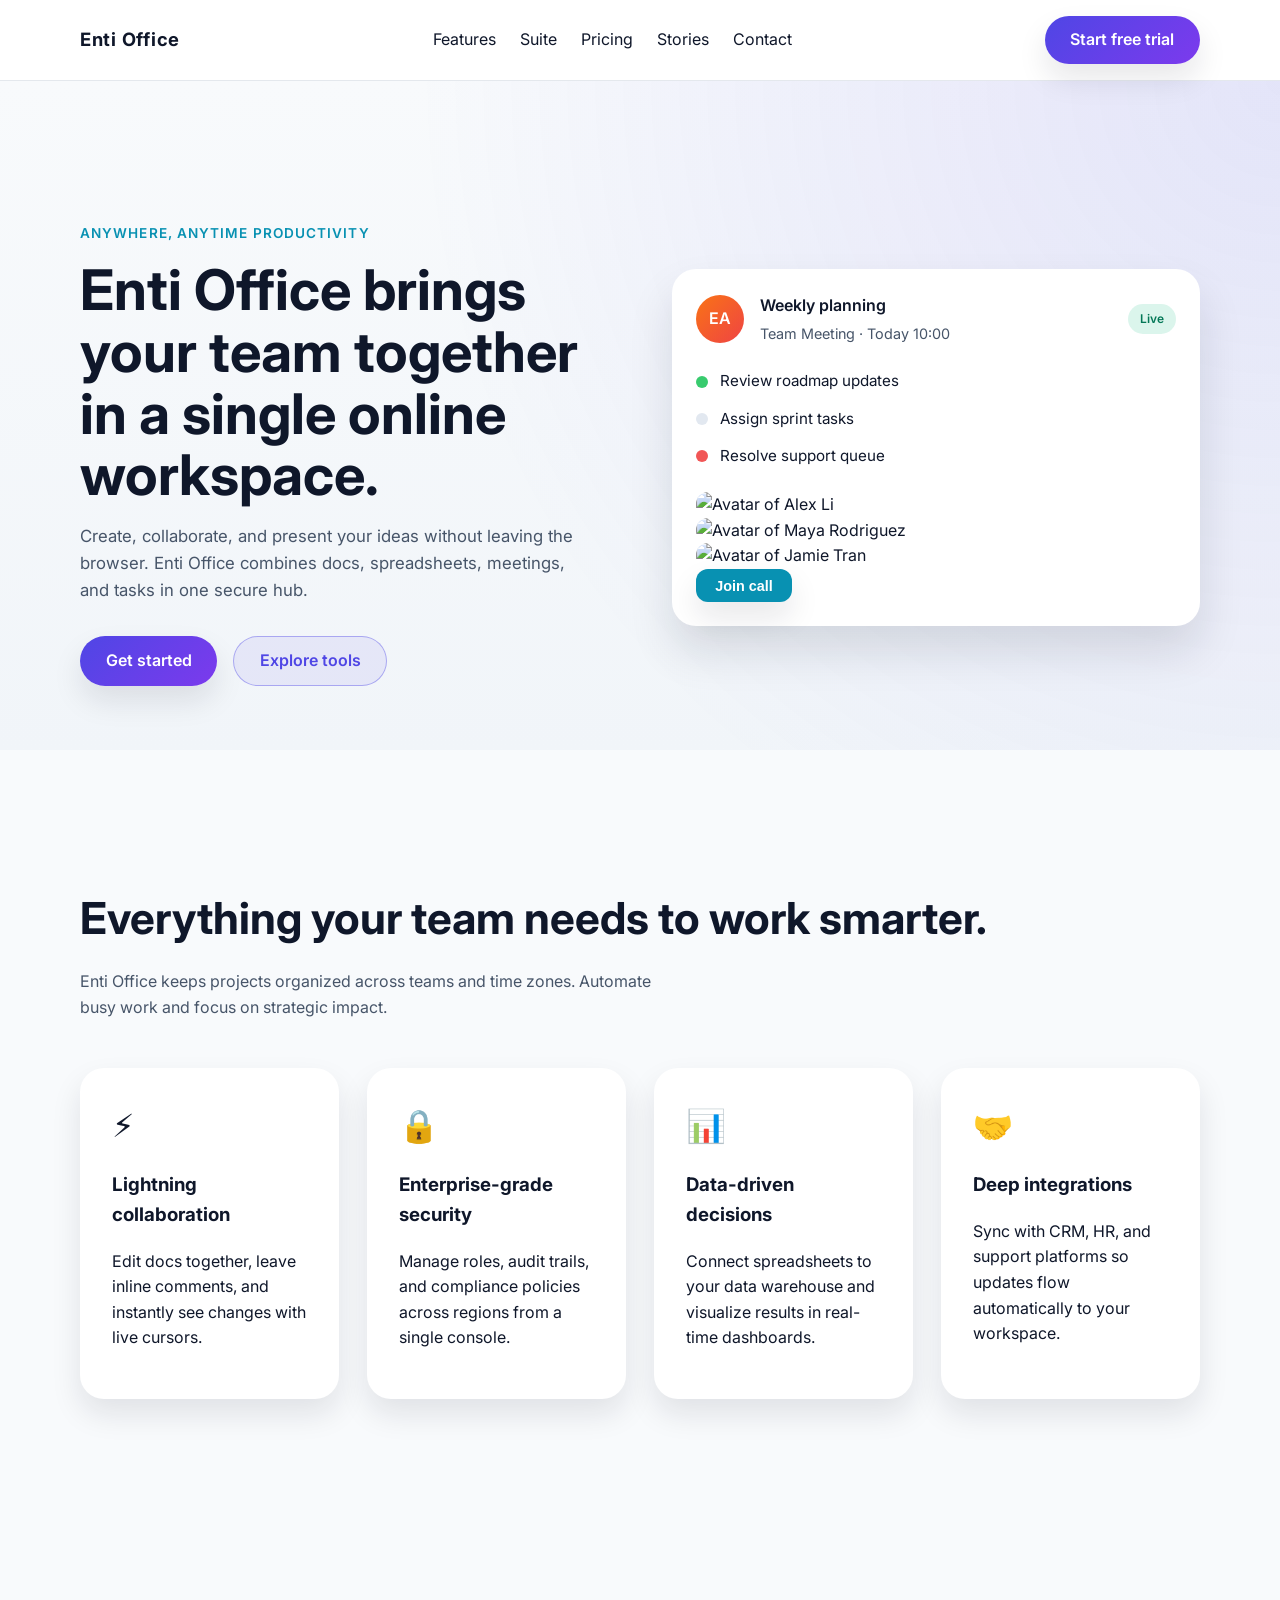
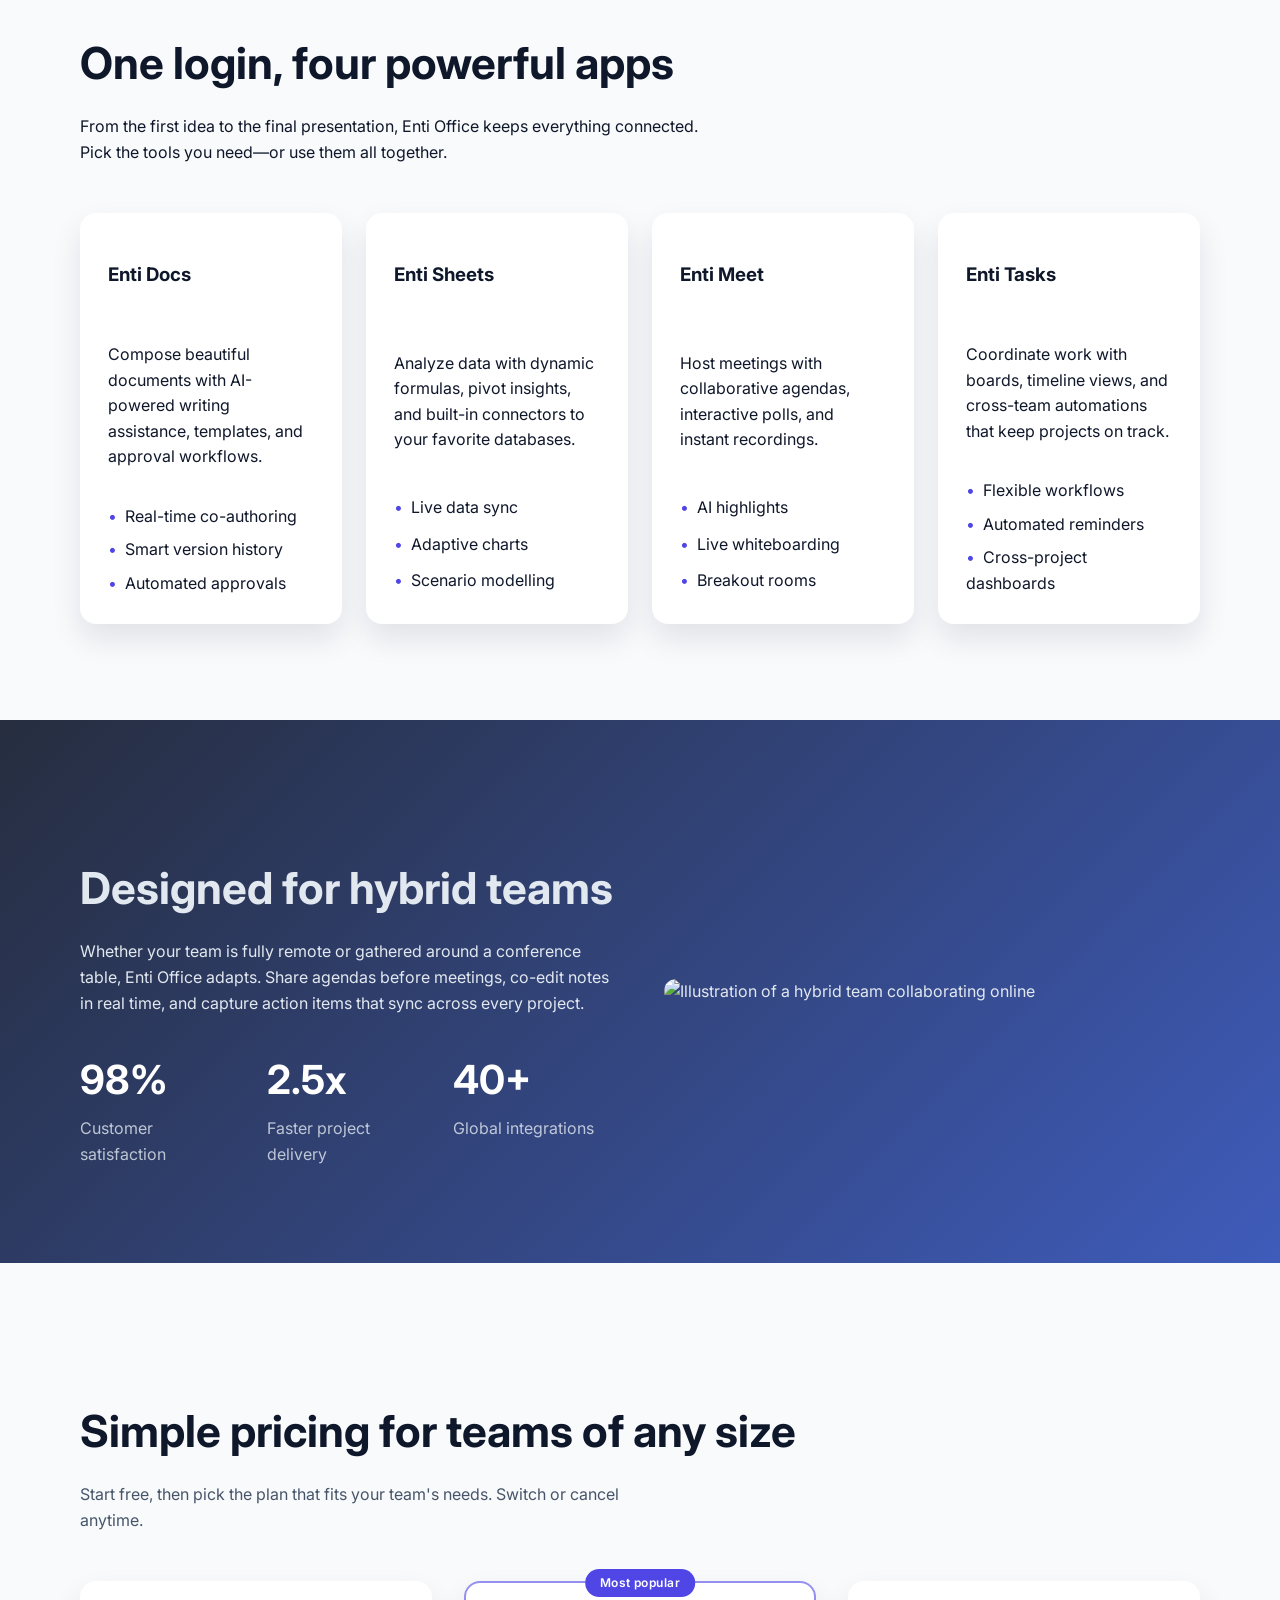
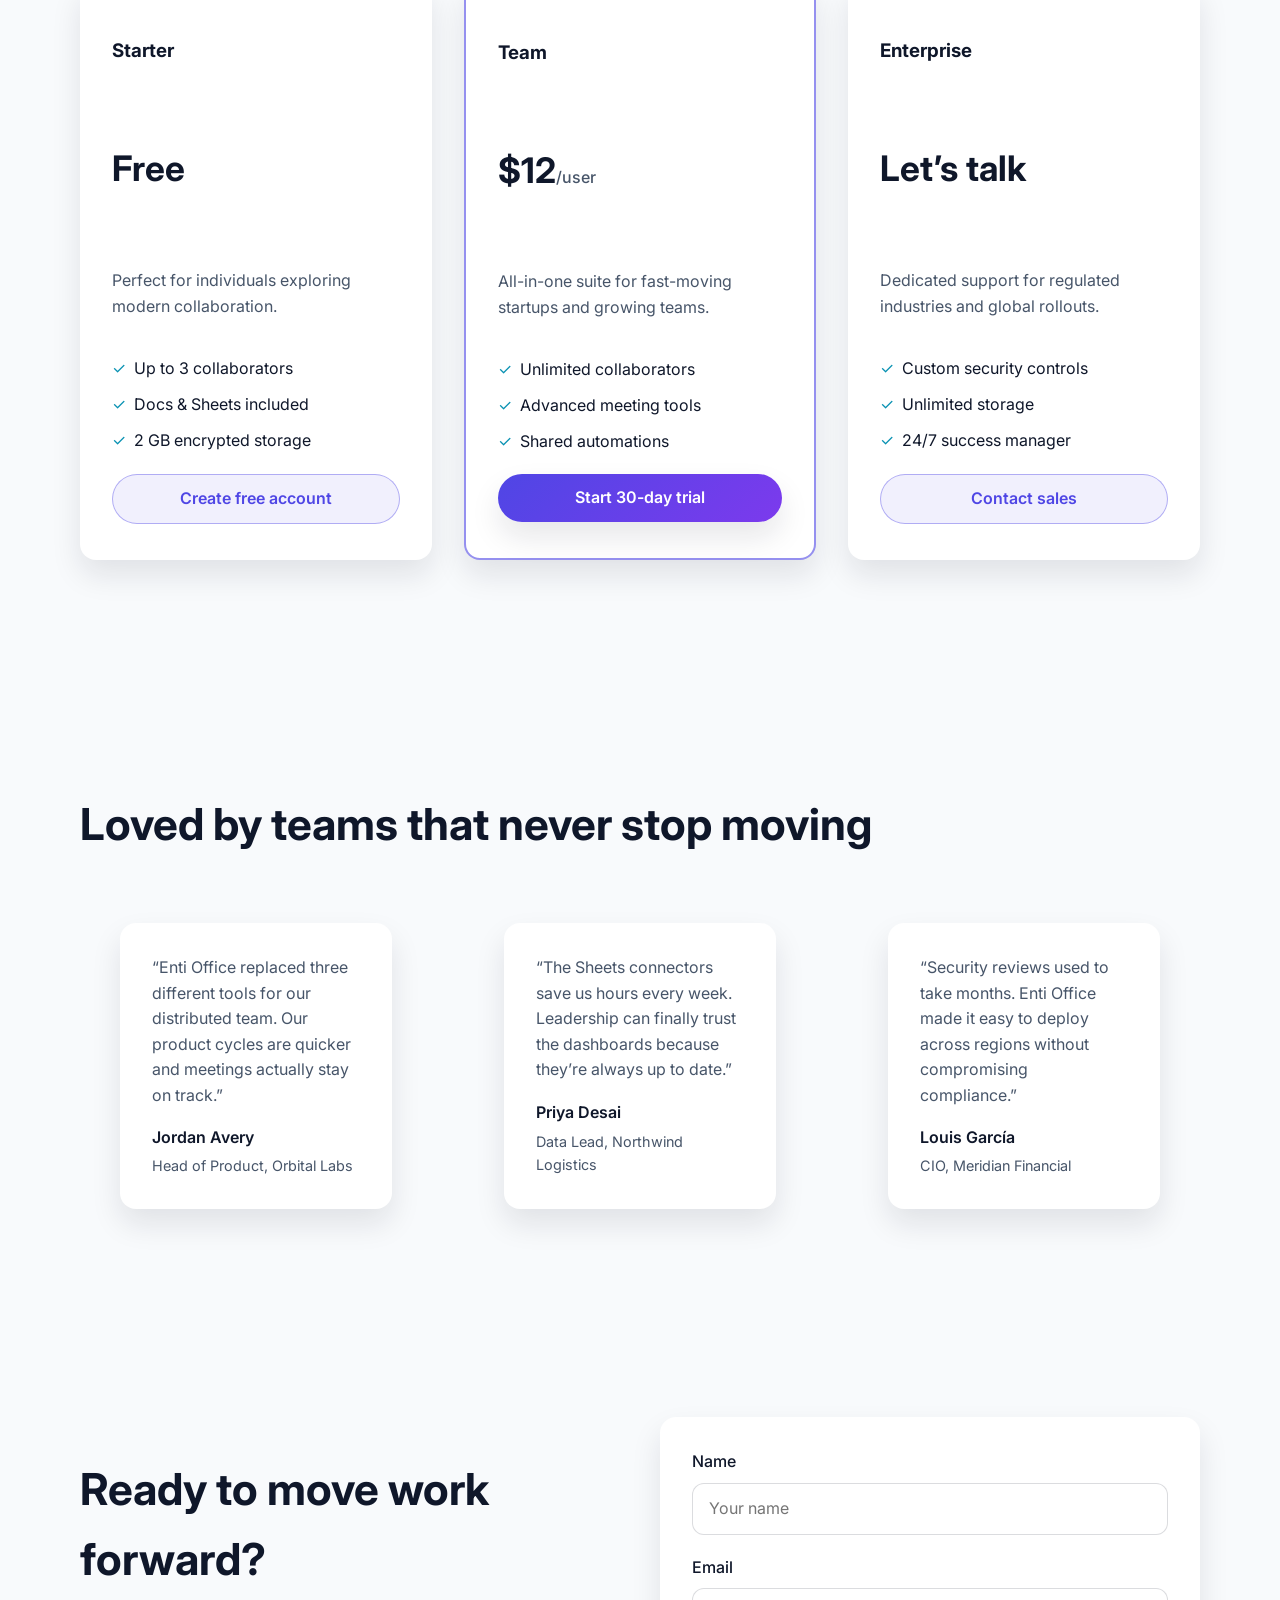
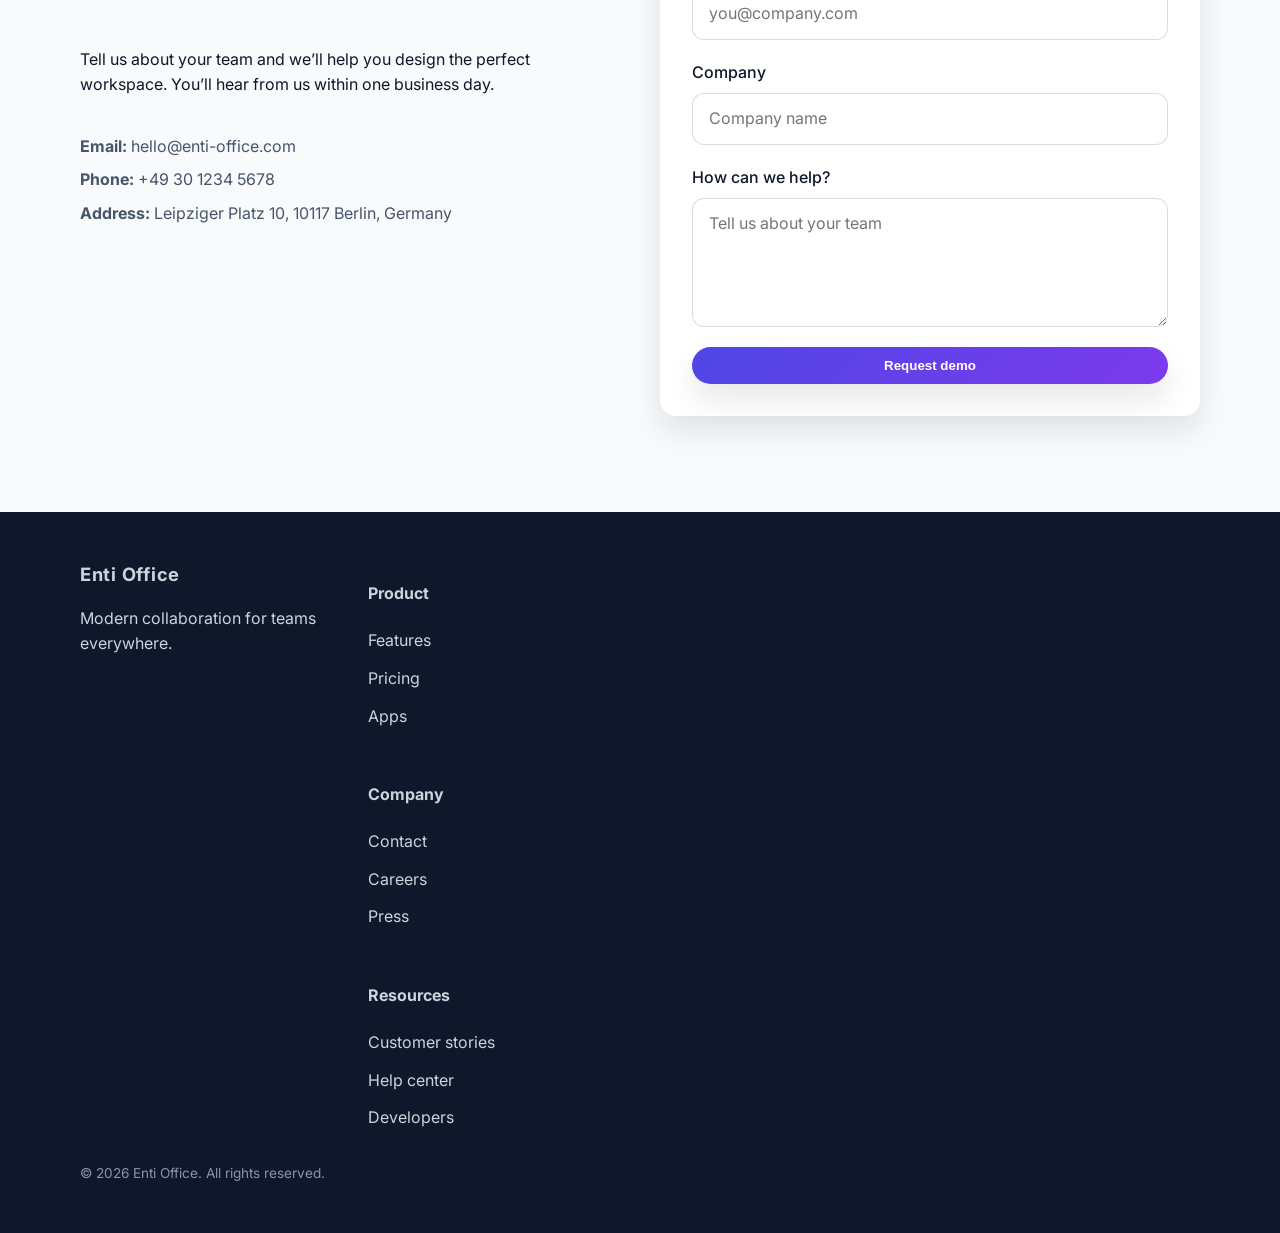
==== index.html @ 6db1b06f "Create Enti Office landing page" ====
<!DOCTYPE html>
<html lang="en">
<head>
  <meta charset="UTF-8" />
  <meta name="viewport" content="width=device-width, initial-scale=1.0" />
  <title>Enti Office &mdash; The Online Office Suite</title>
  <link rel="preconnect" href="https://fonts.googleapis.com" />
  <link rel="preconnect" href="https://fonts.gstatic.com" crossorigin />
  <link href="https://fonts.googleapis.com/css2?family=Inter:wght@400;500;600;700&display=swap" rel="stylesheet" />
  <link rel="stylesheet" href="styles.css" />
</head>
<body>
  <header class="site-header">
    <div class="container">
      <div class="logo">Enti Office</div>
      <nav class="site-nav" aria-label="Main navigation">
        <button class="nav-toggle" aria-expanded="false" aria-controls="primary-menu">
          <span class="visually-hidden">Menu</span>
          <span class="nav-toggle__bar"></span>
          <span class="nav-toggle__bar"></span>
          <span class="nav-toggle__bar"></span>
        </button>
        <ul id="primary-menu" class="nav-list">
          <li><a href="#features">Features</a></li>
          <li><a href="#suite">Suite</a></li>
          <li><a href="#pricing">Pricing</a></li>
          <li><a href="#testimonials">Stories</a></li>
          <li><a href="#contact">Contact</a></li>
        </ul>
      </nav>
      <a class="cta-button" href="#pricing">Start free trial</a>
    </div>
  </header>

  <main>
    <section class="hero" id="hero">
      <div class="container">
        <div class="hero__content">
          <p class="hero__eyebrow">Anywhere, anytime productivity</p>
          <h1>Enti Office brings your team together in a single online workspace.</h1>
          <p class="hero__description">Create, collaborate, and present your ideas without leaving the browser. Enti Office combines docs, spreadsheets, meetings, and tasks in one secure hub.</p>
          <div class="hero__actions">
            <a class="cta-button" href="#pricing">Get started</a>
            <a class="ghost-button" href="#suite">Explore tools</a>
          </div>
        </div>
        <div class="hero__media" role="presentation">
          <div class="hero-card">
            <div class="hero-card__header">
              <span class="hero-avatar" aria-hidden="true">EA</span>
              <div>
                <p class="hero-card__title">Weekly planning</p>
                <p class="hero-card__subtitle">Team Meeting &middot; Today 10:00</p>
              </div>
              <span class="hero-status">Live</span>
            </div>
            <div class="hero-card__body">
              <ul class="hero-tasks">
                <li>
                  <span class="task-indicator task-indicator--done" aria-hidden="true"></span>
                  <span>Review roadmap updates</span>
                </li>
                <li>
                  <span class="task-indicator" aria-hidden="true"></span>
                  <span>Assign sprint tasks</span>
                </li>
                <li>
                  <span class="task-indicator task-indicator--blocked" aria-hidden="true"></span>
                  <span>Resolve support queue</span>
                </li>
              </ul>
            </div>
            <div class="hero-card__footer">
              <img src="https://dummyimage.com/48x48/4f46e5/ffffff&text=AL" alt="Avatar of Alex Li" />
              <img src="https://dummyimage.com/48x48/0891b2/ffffff&text=MR" alt="Avatar of Maya Rodriguez" />
              <img src="https://dummyimage.com/48x48/f97316/ffffff&text=JT" alt="Avatar of Jamie Tran" />
              <button class="join-button" type="button">Join call</button>
            </div>
          </div>
        </div>
      </div>
    </section>

    <section class="feature-grid" id="features">
      <div class="container">
        <h2>Everything your team needs to work smarter.</h2>
        <p class="section-intro">Enti Office keeps projects organized across teams and time zones. Automate busy work and focus on strategic impact.</p>
        <div class="grid">
          <article class="card">
            <div class="card__icon" aria-hidden="true">⚡</div>
            <h3>Lightning collaboration</h3>
            <p>Edit docs together, leave inline comments, and instantly see changes with live cursors.</p>
          </article>
          <article class="card">
            <div class="card__icon" aria-hidden="true">🔒</div>
            <h3>Enterprise-grade security</h3>
            <p>Manage roles, audit trails, and compliance policies across regions from a single console.</p>
          </article>
          <article class="card">
            <div class="card__icon" aria-hidden="true">📊</div>
            <h3>Data-driven decisions</h3>
            <p>Connect spreadsheets to your data warehouse and visualize results in real-time dashboards.</p>
          </article>
          <article class="card">
            <div class="card__icon" aria-hidden="true">🤝</div>
            <h3>Deep integrations</h3>
            <p>Sync with CRM, HR, and support platforms so updates flow automatically to your workspace.</p>
          </article>
        </div>
      </div>
    </section>

    <section class="suite" id="suite">
      <div class="container">
        <div class="suite__intro">
          <h2>One login, four powerful apps</h2>
          <p>From the first idea to the final presentation, Enti Office keeps everything connected. Pick the tools you need&mdash;or use them all together.</p>
        </div>
        <div class="suite__apps">
          <article class="app-card">
            <h3>Enti Docs</h3>
            <p>Compose beautiful documents with AI-powered writing assistance, templates, and approval workflows.</p>
            <ul>
              <li>Real-time co-authoring</li>
              <li>Smart version history</li>
              <li>Automated approvals</li>
            </ul>
          </article>
          <article class="app-card">
            <h3>Enti Sheets</h3>
            <p>Analyze data with dynamic formulas, pivot insights, and built-in connectors to your favorite databases.</p>
            <ul>
              <li>Live data sync</li>
              <li>Adaptive charts</li>
              <li>Scenario modelling</li>
            </ul>
          </article>
          <article class="app-card">
            <h3>Enti Meet</h3>
            <p>Host meetings with collaborative agendas, interactive polls, and instant recordings.</p>
            <ul>
              <li>AI highlights</li>
              <li>Live whiteboarding</li>
              <li>Breakout rooms</li>
            </ul>
          </article>
          <article class="app-card">
            <h3>Enti Tasks</h3>
            <p>Coordinate work with boards, timeline views, and cross-team automations that keep projects on track.</p>
            <ul>
              <li>Flexible workflows</li>
              <li>Automated reminders</li>
              <li>Cross-project dashboards</li>
            </ul>
          </article>
        </div>
      </div>
    </section>

    <section class="showcase" aria-labelledby="showcase-title">
      <div class="container">
        <div class="showcase__content">
          <h2 id="showcase-title">Designed for hybrid teams</h2>
          <p>Whether your team is fully remote or gathered around a conference table, Enti Office adapts. Share agendas before meetings, co-edit notes in real time, and capture action items that sync across every project.</p>
          <div class="showcase__stats">
            <div>
              <span class="stat-number">98%</span>
              <span class="stat-label">Customer satisfaction</span>
            </div>
            <div>
              <span class="stat-number">2.5x</span>
              <span class="stat-label">Faster project delivery</span>
            </div>
            <div>
              <span class="stat-number">40+</span>
              <span class="stat-label">Global integrations</span>
            </div>
          </div>
        </div>
        <div class="showcase__media" role="presentation">
          <img src="https://dummyimage.com/640x420/1e293b/ffffff&text=Hybrid+Workspace" alt="Illustration of a hybrid team collaborating online" />
        </div>
      </div>
    </section>

    <section class="pricing" id="pricing">
      <div class="container">
        <h2>Simple pricing for teams of any size</h2>
        <p class="section-intro">Start free, then pick the plan that fits your team's needs. Switch or cancel anytime.</p>
        <div class="pricing__plans">
          <article class="pricing-card">
            <h3>Starter</h3>
            <p class="pricing-card__price">Free</p>
            <p class="pricing-card__description">Perfect for individuals exploring modern collaboration.</p>
            <ul>
              <li>Up to 3 collaborators</li>
              <li>Docs &amp; Sheets included</li>
              <li>2 GB encrypted storage</li>
            </ul>
            <a class="ghost-button" href="#contact">Create free account</a>
          </article>
          <article class="pricing-card pricing-card--highlight">
            <h3>Team</h3>
            <p class="pricing-card__price">$12<span>/user</span></p>
            <p class="pricing-card__description">All-in-one suite for fast-moving startups and growing teams.</p>
            <ul>
              <li>Unlimited collaborators</li>
              <li>Advanced meeting tools</li>
              <li>Shared automations</li>
            </ul>
            <a class="cta-button" href="#contact">Start 30-day trial</a>
          </article>
          <article class="pricing-card">
            <h3>Enterprise</h3>
            <p class="pricing-card__price">Let’s talk</p>
            <p class="pricing-card__description">Dedicated support for regulated industries and global rollouts.</p>
            <ul>
              <li>Custom security controls</li>
              <li>Unlimited storage</li>
              <li>24/7 success manager</li>
            </ul>
            <a class="ghost-button" href="#contact">Contact sales</a>
          </article>
        </div>
      </div>
    </section>

    <section class="testimonials" id="testimonials">
      <div class="container">
        <h2>Loved by teams that never stop moving</h2>
        <div class="testimonial-grid">
          <figure class="testimonial">
            <blockquote>
              “Enti Office replaced three different tools for our distributed team. Our product cycles are quicker and meetings actually stay on track.”
            </blockquote>
            <figcaption>
              <span class="testimonial__name">Jordan Avery</span>
              <span class="testimonial__role">Head of Product, Orbital Labs</span>
            </figcaption>
          </figure>
          <figure class="testimonial">
            <blockquote>
              “The Sheets connectors save us hours every week. Leadership can finally trust the dashboards because they’re always up to date.”
            </blockquote>
            <figcaption>
              <span class="testimonial__name">Priya Desai</span>
              <span class="testimonial__role">Data Lead, Northwind Logistics</span>
            </figcaption>
          </figure>
          <figure class="testimonial">
            <blockquote>
              “Security reviews used to take months. Enti Office made it easy to deploy across regions without compromising compliance.”
            </blockquote>
            <figcaption>
              <span class="testimonial__name">Louis García</span>
              <span class="testimonial__role">CIO, Meridian Financial</span>
            </figcaption>
          </figure>
        </div>
      </div>
    </section>

    <section class="contact" id="contact">
      <div class="container contact__container">
        <div class="contact__content">
          <h2>Ready to move work forward?</h2>
          <p>Tell us about your team and we’ll help you design the perfect workspace. You’ll hear from us within one business day.</p>
          <ul class="contact__list">
            <li><strong>Email:</strong> hello@enti-office.com</li>
            <li><strong>Phone:</strong> +49 30 1234 5678</li>
            <li><strong>Address:</strong> Leipziger Platz 10, 10117 Berlin, Germany</li>
          </ul>
        </div>
        <form class="contact-form" aria-label="Contact form">
          <div class="form-row">
            <label for="name">Name</label>
            <input type="text" id="name" name="name" placeholder="Your name" required />
          </div>
          <div class="form-row">
            <label for="email">Email</label>
            <input type="email" id="email" name="email" placeholder="you@company.com" required />
          </div>
          <div class="form-row">
            <label for="company">Company</label>
            <input type="text" id="company" name="company" placeholder="Company name" />
          </div>
          <div class="form-row">
            <label for="message">How can we help?</label>
            <textarea id="message" name="message" rows="4" placeholder="Tell us about your team" required></textarea>
          </div>
          <button type="submit" class="cta-button">Request demo</button>
        </form>
      </div>
    </section>
  </main>

  <footer class="site-footer">
    <div class="container footer__container">
      <div>
        <div class="logo">Enti Office</div>
        <p>Modern collaboration for teams everywhere.</p>
      </div>
      <div class="footer__links">
        <div>
          <h4>Product</h4>
          <ul>
            <li><a href="#features">Features</a></li>
            <li><a href="#pricing">Pricing</a></li>
            <li><a href="#suite">Apps</a></li>
          </ul>
        </div>
        <div>
          <h4>Company</h4>
          <ul>
            <li><a href="#contact">Contact</a></li>
            <li><a href="#">Careers</a></li>
            <li><a href="#">Press</a></li>
          </ul>
        </div>
        <div>
          <h4>Resources</h4>
          <ul>
            <li><a href="#testimonials">Customer stories</a></li>
            <li><a href="#">Help center</a></li>
            <li><a href="#">Developers</a></li>
          </ul>
        </div>
      </div>
      <p class="footer__legal">&copy; <span id="year"></span> Enti Office. All rights reserved.</p>
    </div>
  </footer>

  <script src="main.js"></script>
</body>
</html>
---- styles.css ----
:root {
  --color-primary: #4f46e5;
  --color-primary-dark: #4338ca;
  --color-secondary: #0891b2;
  --color-background: #0f172a;
  --color-text: #0f172a;
  --color-text-light: #475569;
  --color-surface: #ffffff;
  --color-muted: #e2e8f0;
  --font-body: 'Inter', system-ui, -apple-system, BlinkMacSystemFont, 'Segoe UI', sans-serif;
  --shadow-lg: 0 25px 45px rgba(15, 23, 42, 0.12);
  --shadow-md: 0 15px 30px rgba(15, 23, 42, 0.1);
  --radius-lg: 24px;
  --radius-md: 16px;
  --radius-sm: 12px;
}

* {
  box-sizing: border-box;
}

body {
  margin: 0;
  font-family: var(--font-body);
  background-color: #f8fafc;
  color: var(--color-text);
  line-height: 1.6;
}

a {
  color: inherit;
  text-decoration: none;
}

a:hover,
a:focus {
  color: var(--color-primary);
}

img {
  max-width: 100%;
  display: block;
  border-radius: var(--radius-sm);
}

.visually-hidden {
  position: absolute;
  width: 1px;
  height: 1px;
  padding: 0;
  margin: -1px;
  overflow: hidden;
  clip: rect(0, 0, 0, 0);
  border: 0;
}

.container {
  width: min(1120px, 92vw);
  margin: 0 auto;
}

.site-header {
  position: sticky;
  top: 0;
  z-index: 10;
  background-color: rgba(255, 255, 255, 0.92);
  backdrop-filter: blur(12px);
  border-bottom: 1px solid rgba(148, 163, 184, 0.25);
}

.site-header .container {
  display: flex;
  align-items: center;
  justify-content: space-between;
  gap: 2rem;
  padding: 1rem 0;
}

.logo {
  font-weight: 700;
  font-size: 1.15rem;
  letter-spacing: 0.04em;
}

.site-nav {
  position: relative;
}

.nav-list {
  list-style: none;
  display: flex;
  gap: 1.5rem;
  margin: 0;
  padding: 0;
}

.nav-toggle {
  display: none;
  background: none;
  border: 1px solid rgba(15, 23, 42, 0.12);
  padding: 0.5rem;
  border-radius: var(--radius-sm);
}

.nav-toggle__bar {
  display: block;
  width: 20px;
  height: 2px;
  background-color: var(--color-text);
  margin: 4px auto;
}

.cta-button,
.ghost-button,
.join-button {
  display: inline-flex;
  align-items: center;
  justify-content: center;
  font-weight: 600;
  border-radius: 999px;
  padding: 0.7rem 1.6rem;
  transition: transform 0.2s ease, box-shadow 0.2s ease, background-color 0.2s ease;
  cursor: pointer;
  border: none;
}

.cta-button {
  background: linear-gradient(135deg, var(--color-primary), #7c3aed);
  color: #fff;
  box-shadow: var(--shadow-md);
}

.cta-button:hover,
.cta-button:focus {
  transform: translateY(-1px);
  box-shadow: var(--shadow-lg);
}

.ghost-button {
  background-color: rgba(79, 70, 229, 0.08);
  color: var(--color-primary);
  border: 1px solid rgba(79, 70, 229, 0.4);
}

.ghost-button:hover,
.ghost-button:focus {
  background-color: rgba(79, 70, 229, 0.15);
}

.join-button {
  background-color: var(--color-secondary);
  color: #fff;
  font-size: 0.9rem;
  padding: 0.55rem 1.2rem;
  border-radius: var(--radius-sm);
  box-shadow: var(--shadow-md);
}

.hero {
  padding: clamp(6rem, 16vw, 8rem) 0 4rem;
  background: radial-gradient(circle at top right, rgba(79, 70, 229, 0.12), transparent 60%),
    linear-gradient(180deg, rgba(248, 250, 252, 0) 0%, #f1f5f9 100%);
}

.hero .container {
  display: grid;
  grid-template-columns: repeat(auto-fit, minmax(280px, 1fr));
  gap: clamp(2rem, 5vw, 4rem);
  align-items: center;
}

.hero__eyebrow {
  font-weight: 600;
  color: var(--color-secondary);
  letter-spacing: 0.08em;
  text-transform: uppercase;
  font-size: 0.85rem;
}

.hero h1 {
  font-size: clamp(2.5rem, 6vw, 3.5rem);
  line-height: 1.1;
  margin: 1rem 0;
}

.hero__description {
  font-size: 1.05rem;
  color: var(--color-text-light);
  max-width: 32rem;
}

.hero__actions {
  display: flex;
  flex-wrap: wrap;
  gap: 1rem;
  margin-top: 2rem;
}

.hero-card {
  background-color: #fff;
  border-radius: var(--radius-lg);
  padding: 1.5rem;
  box-shadow: var(--shadow-lg);
  display: flex;
  flex-direction: column;
  gap: 1.5rem;
}

.hero-card__header {
  display: flex;
  align-items: center;
  gap: 1rem;
}

.hero-avatar {
  background: linear-gradient(135deg, #f97316, #ef4444);
  color: #fff;
  font-weight: 600;
  border-radius: 999px;
  display: grid;
  place-items: center;
  width: 48px;
  height: 48px;
}

.hero-card__title {
  margin: 0;
  font-weight: 600;
}

.hero-card__subtitle {
  margin: 0.25rem 0 0;
  font-size: 0.9rem;
  color: var(--color-text-light);
}

.hero-status {
  margin-left: auto;
  background-color: rgba(16, 185, 129, 0.15);
  color: #047857;
  font-weight: 600;
  font-size: 0.75rem;
  padding: 0.35rem 0.75rem;
  border-radius: 999px;
}

.hero-tasks {
  list-style: none;
  margin: 0;
  padding: 0;
  display: grid;
  gap: 0.8rem;
}

.hero-tasks li {
  display: flex;
  align-items: center;
  gap: 0.75rem;
  font-size: 0.95rem;
}

.task-indicator {
  width: 12px;
  height: 12px;
  border-radius: 50%;
  background-color: var(--color-muted);
  display: inline-flex;
}

.task-indicator--done {
  background-color: rgba(34, 197, 94, 0.9);
}

.task-indicator--blocked {
  background-color: rgba(239, 68, 68, 0.9);
}

.feature-grid,
.suite,
.showcase,
.pricing,
.testimonials,
.contact {
  padding: clamp(4rem, 12vw, 6rem) 0;
}

.section-intro {
  color: var(--color-text-light);
  max-width: 36rem;
  margin-bottom: 3rem;
}

.feature-grid h2,
.suite h2,
.showcase h2,
.pricing h2,
.testimonials h2,
.contact h2 {
  font-size: clamp(2rem, 5vw, 2.75rem);
  margin-bottom: 1rem;
}

.grid {
  display: grid;
  grid-template-columns: repeat(auto-fit, minmax(240px, 1fr));
  gap: 1.75rem;
}

.card {
  background-color: #fff;
  padding: 2rem;
  border-radius: var(--radius-lg);
  box-shadow: var(--shadow-md);
  transition: transform 0.2s ease, box-shadow 0.2s ease;
}

.card:hover {
  transform: translateY(-4px);
  box-shadow: var(--shadow-lg);
}

.card__icon {
  font-size: 2rem;
  margin-bottom: 1rem;
}

.suite__intro {
  max-width: 40rem;
}

.suite__apps {
  display: grid;
  grid-template-columns: repeat(auto-fit, minmax(220px, 1fr));
  gap: 1.5rem;
  margin-top: 3rem;
}

.app-card {
  background: #fff;
  border-radius: var(--radius-md);
  padding: 1.75rem;
  box-shadow: var(--shadow-md);
  display: grid;
  gap: 1.1rem;
}

.app-card ul {
  list-style: none;
  margin: 0;
  padding: 0;
  display: grid;
  gap: 0.5rem;
}

.app-card li::before {
  content: '•';
  color: var(--color-primary);
  margin-right: 0.5rem;
}

.showcase {
  background: linear-gradient(135deg, rgba(15, 23, 42, 0.9), rgba(30, 64, 175, 0.85));
  color: #e2e8f0;
}

.showcase .container {
  display: grid;
  grid-template-columns: repeat(auto-fit, minmax(280px, 1fr));
  gap: 3rem;
  align-items: center;
}

.showcase__stats {
  display: grid;
  grid-template-columns: repeat(auto-fit, minmax(120px, 1fr));
  gap: 1.5rem;
  margin-top: 2rem;
}

.stat-number {
  font-size: 2.5rem;
  font-weight: 700;
  color: #fff;
}

.stat-label {
  display: block;
  margin-top: 0.25rem;
  color: rgba(226, 232, 240, 0.8);
}

.pricing__plans {
  display: grid;
  grid-template-columns: repeat(auto-fit, minmax(240px, 1fr));
  gap: 2rem;
  margin-top: 3rem;
}

.pricing-card {
  background-color: #fff;
  border-radius: var(--radius-md);
  padding: 2.25rem 2rem;
  box-shadow: var(--shadow-md);
  display: grid;
  gap: 1.25rem;
}

.pricing-card__price {
  font-size: 2.2rem;
  font-weight: 700;
}

.pricing-card__price span {
  font-size: 1rem;
  font-weight: 500;
  color: var(--color-text-light);
}

.pricing-card__description {
  color: var(--color-text-light);
}

.pricing-card ul {
  list-style: none;
  margin: 0;
  padding: 0;
  display: grid;
  gap: 0.65rem;
}

.pricing-card li::before {
  content: '✓';
  color: var(--color-secondary);
  margin-right: 0.5rem;
}

.pricing-card--highlight {
  border: 2px solid rgba(79, 70, 229, 0.6);
  position: relative;
}

.pricing-card--highlight::after {
  content: 'Most popular';
  position: absolute;
  top: -14px;
  left: 50%;
  transform: translateX(-50%);
  background-color: var(--color-primary);
  color: #fff;
  padding: 0.25rem 0.9rem;
  border-radius: 999px;
  font-size: 0.75rem;
  font-weight: 600;
  letter-spacing: 0.04em;
}

.testimonial-grid {
  display: grid;
  grid-template-columns: repeat(auto-fit, minmax(260px, 1fr));
  gap: 2rem;
  margin-top: 3rem;
}

.testimonial {
  background: #fff;
  border-radius: var(--radius-md);
  padding: 2rem;
  box-shadow: var(--shadow-md);
  display: grid;
  gap: 1rem;
}

.testimonial blockquote {
  margin: 0;
  font-size: 1rem;
  color: var(--color-text-light);
}

.testimonial__name {
  font-weight: 600;
}

.testimonial__role {
  display: block;
  color: var(--color-text-light);
  font-size: 0.9rem;
  margin-top: 0.25rem;
}

.contact__container {
  display: grid;
  grid-template-columns: repeat(auto-fit, minmax(280px, 1fr));
  gap: 2.5rem;
  align-items: start;
}

.contact__content {
  display: grid;
  gap: 1.25rem;
}

.contact__list {
  list-style: none;
  margin: 0;
  padding: 0;
  display: grid;
  gap: 0.5rem;
  color: var(--color-text-light);
}

.contact-form {
  background-color: #fff;
  border-radius: var(--radius-md);
  padding: 2rem;
  box-shadow: var(--shadow-md);
  display: grid;
  gap: 1.25rem;
}

.form-row {
  display: grid;
  gap: 0.5rem;
}

.form-row label {
  font-weight: 500;
}

.form-row input,
.form-row textarea {
  padding: 0.75rem 1rem;
  border-radius: var(--radius-sm);
  border: 1px solid rgba(15, 23, 42, 0.15);
  font: inherit;
}

.form-row input:focus,
.form-row textarea:focus {
  border-color: var(--color-primary);
  outline: none;
  box-shadow: 0 0 0 3px rgba(79, 70, 229, 0.15);
}

.site-footer {
  background-color: #0f172a;
  color: rgba(226, 232, 240, 0.9);
  padding: 3rem 0;
}

.footer__container {
  display: grid;
  grid-template-columns: repeat(auto-fit, minmax(200px, 1fr));
  gap: 2rem;
  align-items: start;
}

.footer__links {
  display: grid;
  grid-template-columns: repeat(auto-fit, minmax(140px, 1fr));
  gap: 2rem;
}

.footer__links ul {
  list-style: none;
  margin: 0;
  padding: 0;
  display: grid;
  gap: 0.75rem;
}

.footer__links a {
  color: rgba(226, 232, 240, 0.9);
}

.footer__links a:hover,
.footer__links a:focus {
  color: #fff;
}

.footer__legal {
  grid-column: 1 / -1;
  margin: 0;
  font-size: 0.85rem;
  color: rgba(148, 163, 184, 0.9);
}

@media (max-width: 768px) {
  .nav-toggle {
    display: inline-flex;
  }

  .nav-list {
    position: absolute;
    right: 0;
    top: calc(100% + 0.5rem);
    background-color: #fff;
    flex-direction: column;
    align-items: flex-start;
    gap: 0;
    border-radius: var(--radius-sm);
    box-shadow: var(--shadow-md);
    padding: 0.5rem 0;
    min-width: 200px;
    visibility: hidden;
    opacity: 0;
    transform: translateY(-10px);
    transition: opacity 0.2s ease, transform 0.2s ease, visibility 0.2s;
  }

  .nav-list.is-open {
    visibility: visible;
    opacity: 1;
    transform: translateY(0);
  }

  .nav-list li {
    width: 100%;
  }

  .nav-list a {
    display: block;
    padding: 0.75rem 1.25rem;
  }

  .site-header .cta-button {
    display: none;
  }
}

@media (max-width: 600px) {
  .hero-card {
    order: -1;
  }

  .hero__actions {
    flex-direction: column;
    align-items: stretch;
  }

  .pricing-card--highlight::after {
    top: -18px;
  }
}
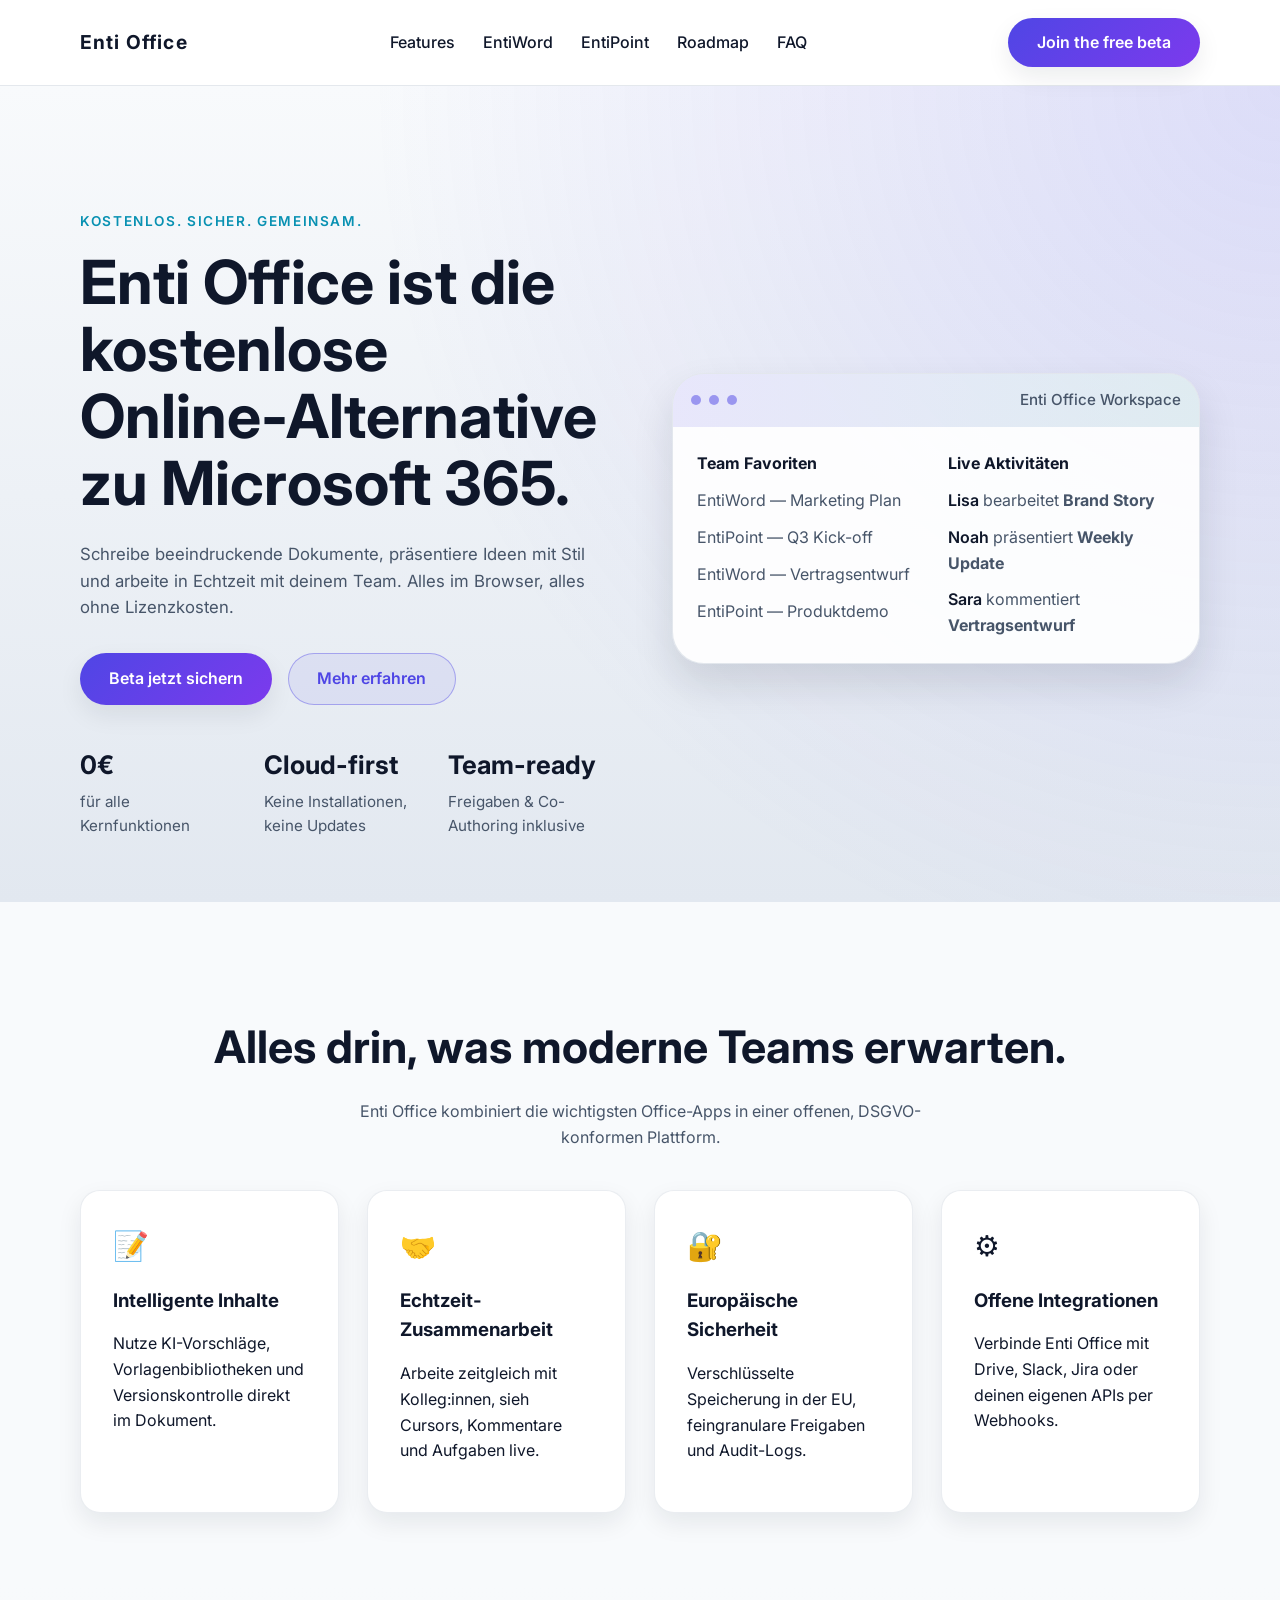
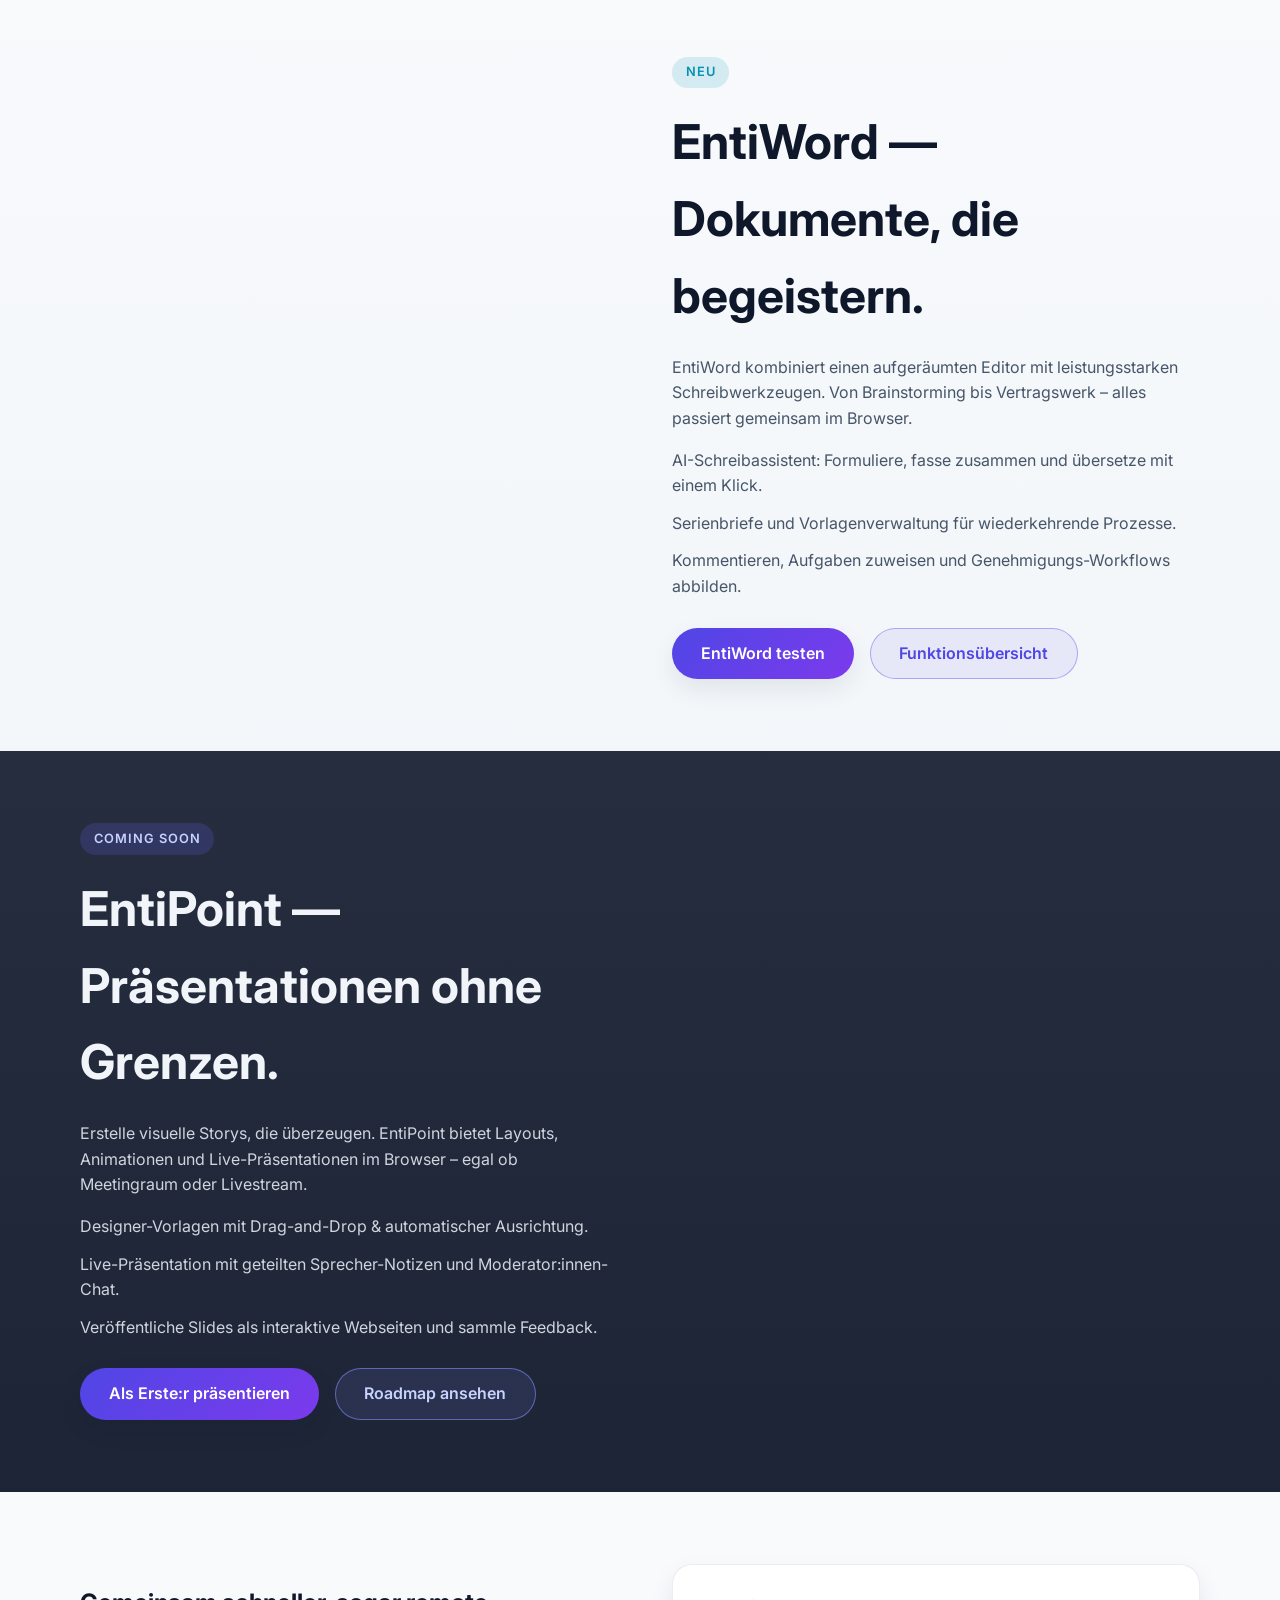
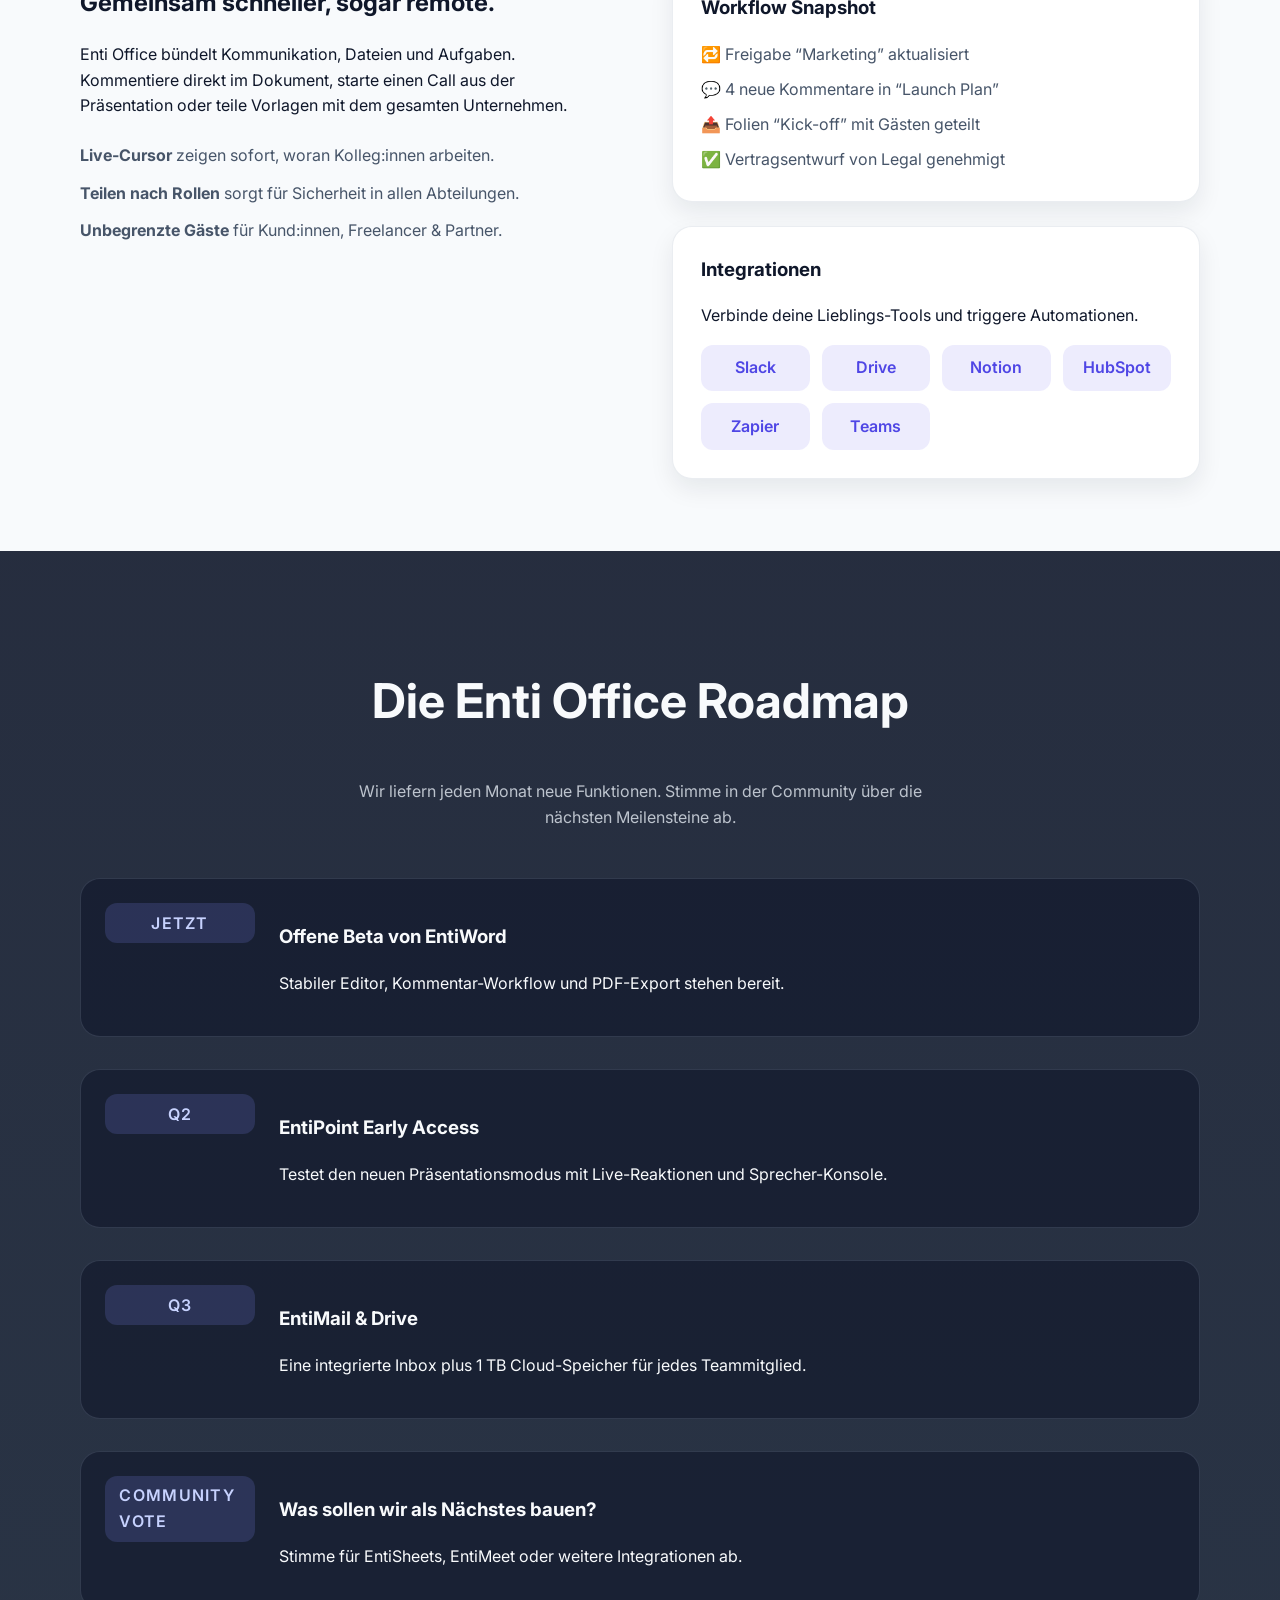
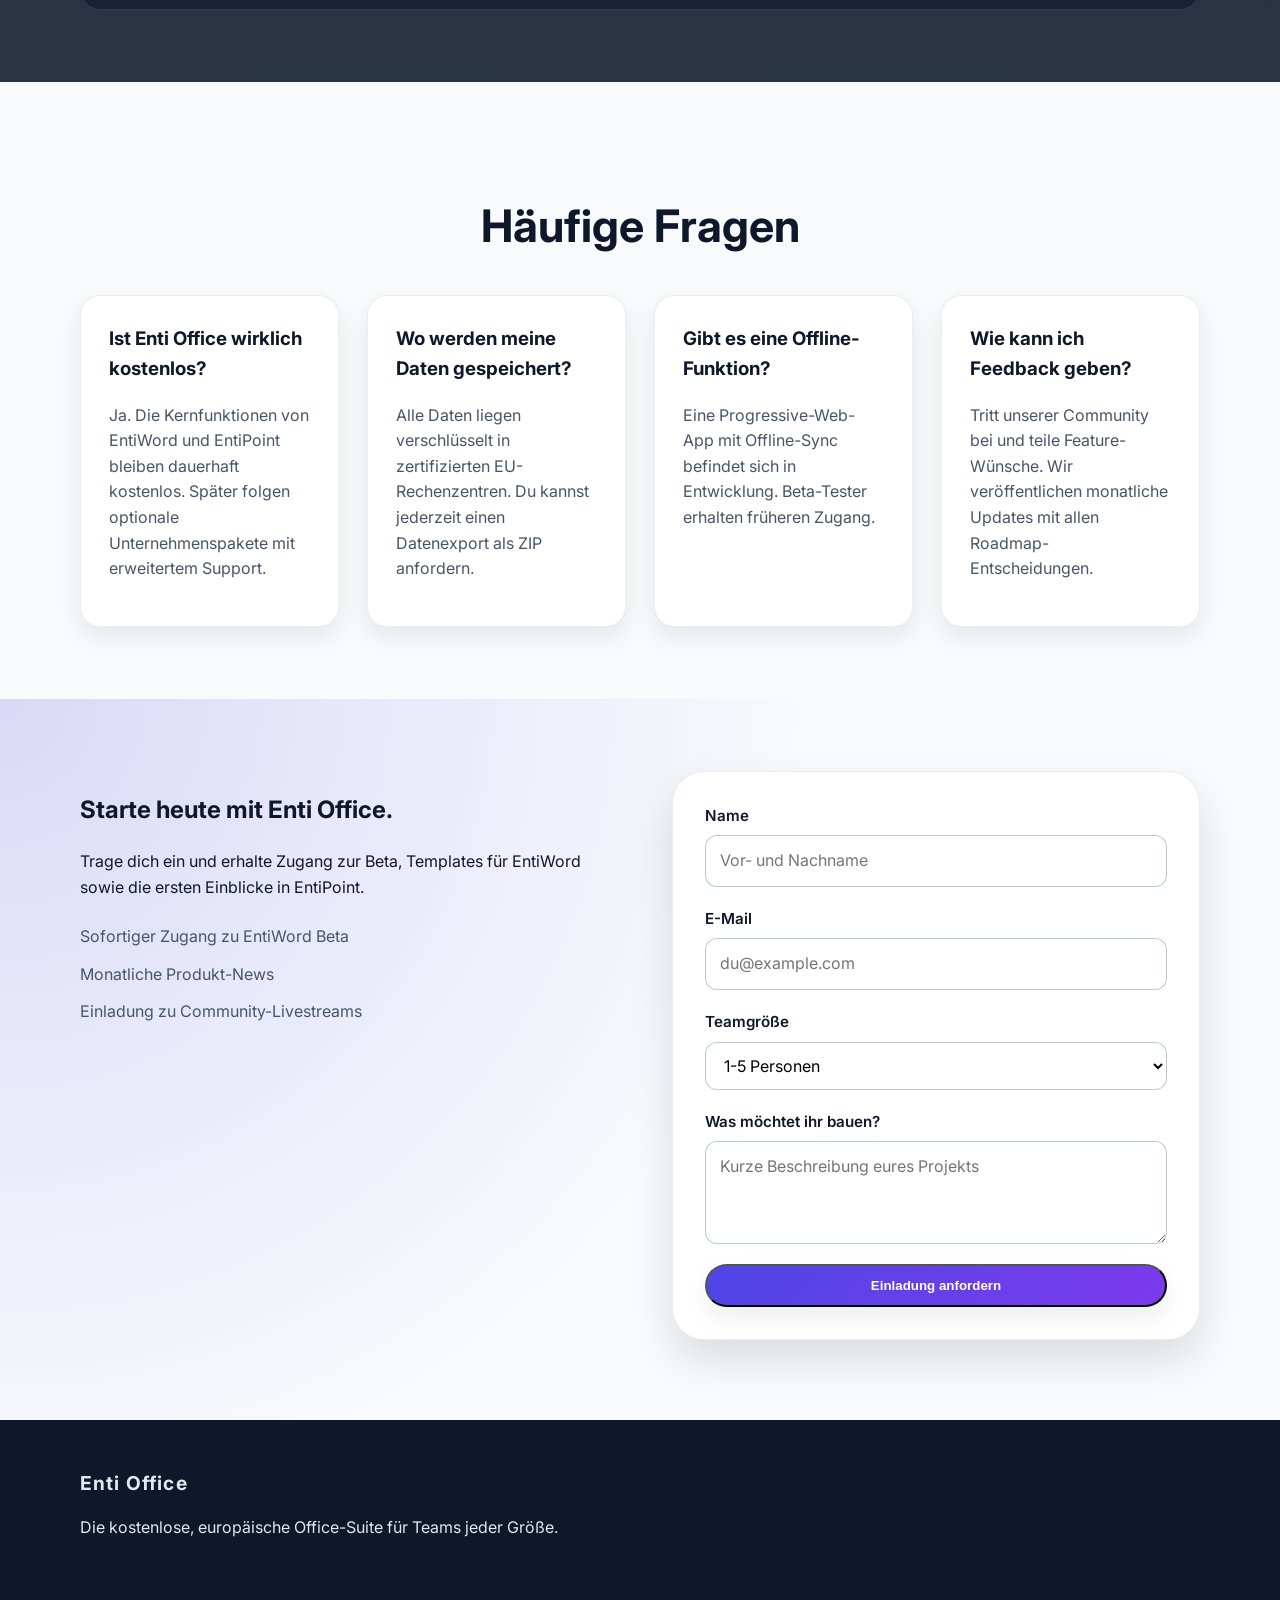
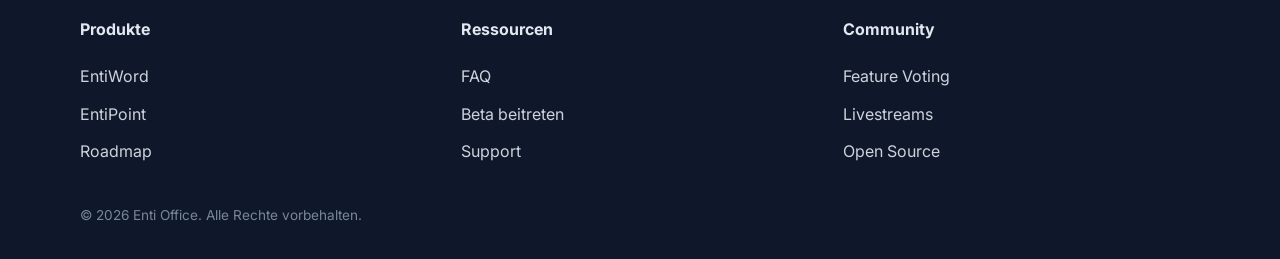
==== commit 8b32a209: "Reimagine Enti Office site around EntiWord and EntiPoint" ====
--- a/index.html
+++ b/index.html
@@ -3,7 +3,7 @@
 <head>
   <meta charset="UTF-8" />
   <meta name="viewport" content="width=device-width, initial-scale=1.0" />
-  <title>Enti Office &mdash; The Online Office Suite</title>
+  <title>Enti Office &mdash; Free Online Office Suite</title>
   <link rel="preconnect" href="https://fonts.googleapis.com" />
   <link rel="preconnect" href="https://fonts.gstatic.com" crossorigin />
   <link href="https://fonts.googleapis.com/css2?family=Inter:wght@400;500;600;700&display=swap" rel="stylesheet" />
@@ -12,69 +12,81 @@
 <body>
   <header class="site-header">
     <div class="container">
-      <div class="logo">Enti Office</div>
-      <nav class="site-nav" aria-label="Main navigation">
+      <a class="logo" href="#hero" aria-label="Enti Office home">Enti Office</a>
+      <nav class="site-nav" aria-label="Primary">
         <button class="nav-toggle" aria-expanded="false" aria-controls="primary-menu">
-          <span class="visually-hidden">Menu</span>
+          <span class="visually-hidden">Toggle navigation</span>
           <span class="nav-toggle__bar"></span>
           <span class="nav-toggle__bar"></span>
           <span class="nav-toggle__bar"></span>
         </button>
-        <ul id="primary-menu" class="nav-list">
+        <ul class="nav-list" id="primary-menu">
           <li><a href="#features">Features</a></li>
-          <li><a href="#suite">Suite</a></li>
-          <li><a href="#pricing">Pricing</a></li>
-          <li><a href="#testimonials">Stories</a></li>
-          <li><a href="#contact">Contact</a></li>
+          <li><a href="#entiword">EntiWord</a></li>
+          <li><a href="#entipoint">EntiPoint</a></li>
+          <li><a href="#roadmap">Roadmap</a></li>
+          <li><a href="#faq">FAQ</a></li>
         </ul>
       </nav>
-      <a class="cta-button" href="#pricing">Start free trial</a>
+      <a class="cta-button" href="#early-access">Join the free beta</a>
     </div>
   </header>
 
   <main>
     <section class="hero" id="hero">
-      <div class="container">
+      <div class="container hero__container">
         <div class="hero__content">
-          <p class="hero__eyebrow">Anywhere, anytime productivity</p>
-          <h1>Enti Office brings your team together in a single online workspace.</h1>
-          <p class="hero__description">Create, collaborate, and present your ideas without leaving the browser. Enti Office combines docs, spreadsheets, meetings, and tasks in one secure hub.</p>
+          <p class="hero__eyebrow">Kostenlos. Sicher. Gemeinsam.</p>
+          <h1>Enti Office ist die kostenlose Online-Alternative zu Microsoft 365.</h1>
+          <p class="hero__description">
+            Schreibe beeindruckende Dokumente, präsentiere Ideen mit Stil und arbeite in Echtzeit mit deinem Team. Alles im
+            Browser, alles ohne Lizenzkosten.
+          </p>
           <div class="hero__actions">
-            <a class="cta-button" href="#pricing">Get started</a>
-            <a class="ghost-button" href="#suite">Explore tools</a>
-          </div>
-        </div>
-        <div class="hero__media" role="presentation">
-          <div class="hero-card">
-            <div class="hero-card__header">
-              <span class="hero-avatar" aria-hidden="true">EA</span>
-              <div>
-                <p class="hero-card__title">Weekly planning</p>
-                <p class="hero-card__subtitle">Team Meeting &middot; Today 10:00</p>
+            <a class="cta-button" href="#early-access">Beta jetzt sichern</a>
+            <a class="ghost-button" href="#features">Mehr erfahren</a>
+          </div>
+          <dl class="hero__stats">
+            <div>
+              <dt>0€</dt>
+              <dd>für alle Kernfunktionen</dd>
+            </div>
+            <div>
+              <dt>Cloud-first</dt>
+              <dd>Keine Installationen, keine Updates</dd>
+            </div>
+            <div>
+              <dt>Team-ready</dt>
+              <dd>Freigaben &amp; Co-Authoring inklusive</dd>
+            </div>
+          </dl>
+        </div>
+        <div class="hero__media" aria-hidden="true">
+          <div class="hero-screenshot">
+            <div class="hero-screenshot__toolbar">
+              <span class="hero-screenshot__dot"></span>
+              <span class="hero-screenshot__dot"></span>
+              <span class="hero-screenshot__dot"></span>
+              <p>Enti Office Workspace</p>
+            </div>
+            <div class="hero-screenshot__body">
+              <div class="hero-screenshot__column">
+                <h3>Team Favoriten</h3>
+                <ul>
+                  <li>EntiWord &mdash; Marketing Plan</li>
+                  <li>EntiPoint &mdash; Q3 Kick-off</li>
+                  <li>EntiWord &mdash; Vertragsentwurf</li>
+                  <li>EntiPoint &mdash; Produktdemo</li>
+                </ul>
               </div>
-              <span class="hero-status">Live</span>
-            </div>
-            <div class="hero-card__body">
-              <ul class="hero-tasks">
-                <li>
-                  <span class="task-indicator task-indicator--done" aria-hidden="true"></span>
-                  <span>Review roadmap updates</span>
-                </li>
-                <li>
-                  <span class="task-indicator" aria-hidden="true"></span>
-                  <span>Assign sprint tasks</span>
-                </li>
-                <li>
-                  <span class="task-indicator task-indicator--blocked" aria-hidden="true"></span>
-                  <span>Resolve support queue</span>
-                </li>
-              </ul>
-            </div>
-            <div class="hero-card__footer">
-              <img src="https://dummyimage.com/48x48/4f46e5/ffffff&text=AL" alt="Avatar of Alex Li" />
-              <img src="https://dummyimage.com/48x48/0891b2/ffffff&text=MR" alt="Avatar of Maya Rodriguez" />
-              <img src="https://dummyimage.com/48x48/f97316/ffffff&text=JT" alt="Avatar of Jamie Tran" />
-              <button class="join-button" type="button">Join call</button>
+              <div class="hero-screenshot__column">
+                <h3>Live Aktivitäten</h3>
+                <ul>
+                  <li><span>Lisa</span> bearbeitet <strong>Brand Story</strong></li>
+                  <li><span>Noah</span> präsentiert <strong>Weekly Update</strong></li>
+                  <li><span>Sara</span> kommentiert <strong>Vertragsentwurf</strong></li>
+                </ul>
+              </div>
             </div>
           </div>
         </div>
@@ -83,212 +95,215 @@
 
     <section class="feature-grid" id="features">
       <div class="container">
-        <h2>Everything your team needs to work smarter.</h2>
-        <p class="section-intro">Enti Office keeps projects organized across teams and time zones. Automate busy work and focus on strategic impact.</p>
+        <h2>Alles drin, was moderne Teams erwarten.</h2>
+        <p class="section-intro">Enti Office kombiniert die wichtigsten Office-Apps in einer offenen, DSGVO-konformen Plattform.</p>
         <div class="grid">
           <article class="card">
-            <div class="card__icon" aria-hidden="true">⚡</div>
-            <h3>Lightning collaboration</h3>
-            <p>Edit docs together, leave inline comments, and instantly see changes with live cursors.</p>
-          </article>
-          <article class="card">
-            <div class="card__icon" aria-hidden="true">🔒</div>
-            <h3>Enterprise-grade security</h3>
-            <p>Manage roles, audit trails, and compliance policies across regions from a single console.</p>
-          </article>
-          <article class="card">
-            <div class="card__icon" aria-hidden="true">📊</div>
-            <h3>Data-driven decisions</h3>
-            <p>Connect spreadsheets to your data warehouse and visualize results in real-time dashboards.</p>
+            <div class="card__icon" aria-hidden="true">📝</div>
+            <h3>Intelligente Inhalte</h3>
+            <p>Nutze KI-Vorschläge, Vorlagenbibliotheken und Versionskontrolle direkt im Dokument.</p>
           </article>
           <article class="card">
             <div class="card__icon" aria-hidden="true">🤝</div>
-            <h3>Deep integrations</h3>
-            <p>Sync with CRM, HR, and support platforms so updates flow automatically to your workspace.</p>
-          </article>
-        </div>
-      </div>
-    </section>
-
-    <section class="suite" id="suite">
+            <h3>Echtzeit-Zusammenarbeit</h3>
+            <p>Arbeite zeitgleich mit Kolleg:innen, sieh Cursors, Kommentare und Aufgaben live.</p>
+          </article>
+          <article class="card">
+            <div class="card__icon" aria-hidden="true">🔐</div>
+            <h3>Europäische Sicherheit</h3>
+            <p>Verschlüsselte Speicherung in der EU, feingranulare Freigaben und Audit-Logs.</p>
+          </article>
+          <article class="card">
+            <div class="card__icon" aria-hidden="true">⚙️</div>
+            <h3>Offene Integrationen</h3>
+            <p>Verbinde Enti Office mit Drive, Slack, Jira oder deinen eigenen APIs per Webhooks.</p>
+          </article>
+        </div>
+      </div>
+    </section>
+
+    <section class="product" id="entiword">
+      <div class="container product__container">
+        <div class="product__media" aria-hidden="true">
+          <img src="https://dummyimage.com/640x420/111827/ffffff&text=EntiWord" alt="" />
+        </div>
+        <div class="product__content">
+          <span class="pill">Neu</span>
+          <h2>EntiWord &mdash; Dokumente, die begeistern.</h2>
+          <p>EntiWord kombiniert einen aufgeräumten Editor mit leistungsstarken Schreibwerkzeugen. Von Brainstorming bis
+            Vertragswerk &ndash; alles passiert gemeinsam im Browser.</p>
+          <ul class="product__features">
+            <li>AI-Schreibassistent: Formuliere, fasse zusammen und übersetze mit einem Klick.</li>
+            <li>Serienbriefe und Vorlagenverwaltung für wiederkehrende Prozesse.</li>
+            <li>Kommentieren, Aufgaben zuweisen und Genehmigungs-Workflows abbilden.</li>
+          </ul>
+          <div class="product__actions">
+            <a class="cta-button" href="#early-access">EntiWord testen</a>
+            <a class="ghost-button" href="#faq">Funktionsübersicht</a>
+          </div>
+        </div>
+      </div>
+    </section>
+
+    <section class="product product--reverse" id="entipoint">
+      <div class="container product__container">
+        <div class="product__content">
+          <span class="pill pill--purple">Coming Soon</span>
+          <h2>EntiPoint &mdash; Präsentationen ohne Grenzen.</h2>
+          <p>Erstelle visuelle Storys, die überzeugen. EntiPoint bietet Layouts, Animationen und Live-Präsentationen im Browser &ndash;
+            egal ob Meetingraum oder Livestream.</p>
+          <ul class="product__features">
+            <li>Designer-Vorlagen mit Drag-and-Drop &amp; automatischer Ausrichtung.</li>
+            <li>Live-Präsentation mit geteilten Sprecher-Notizen und Moderator:innen-Chat.</li>
+            <li>Veröffentliche Slides als interaktive Webseiten und sammle Feedback.</li>
+          </ul>
+          <div class="product__actions">
+            <a class="cta-button" href="#early-access">Als Erste:r präsentieren</a>
+            <a class="ghost-button" href="#roadmap">Roadmap ansehen</a>
+          </div>
+        </div>
+        <div class="product__media" aria-hidden="true">
+          <img src="https://dummyimage.com/640x420/1d1b4b/ffffff&text=EntiPoint" alt="" />
+        </div>
+      </div>
+    </section>
+
+    <section class="collaboration" aria-labelledby="collaboration-title">
+      <div class="container collaboration__container">
+        <div class="collaboration__content">
+          <h2 id="collaboration-title">Gemeinsam schneller, sogar remote.</h2>
+          <p>Enti Office bündelt Kommunikation, Dateien und Aufgaben. Kommentiere direkt im Dokument, starte einen Call aus der
+            Präsentation oder teile Vorlagen mit dem gesamten Unternehmen.</p>
+          <ul class="collaboration__list">
+            <li><strong>Live-Cursor</strong> zeigen sofort, woran Kolleg:innen arbeiten.</li>
+            <li><strong>Teilen nach Rollen</strong> sorgt für Sicherheit in allen Abteilungen.</li>
+            <li><strong>Unbegrenzte Gäste</strong> für Kund:innen, Freelancer &amp; Partner.</li>
+          </ul>
+        </div>
+        <div class="collaboration__panel" role="presentation">
+          <div class="collaboration__card">
+            <h3>Workflow Snapshot</h3>
+            <ul>
+              <li>🔁 Freigabe &ldquo;Marketing&rdquo; aktualisiert</li>
+              <li>💬 4 neue Kommentare in &ldquo;Launch Plan&rdquo;</li>
+              <li>📤 Folien &ldquo;Kick-off&rdquo; mit Gästen geteilt</li>
+              <li>✅ Vertragsentwurf von Legal genehmigt</li>
+            </ul>
+          </div>
+          <div class="collaboration__card">
+            <h3>Integrationen</h3>
+            <p>Verbinde deine Lieblings-Tools und triggere Automationen.</p>
+            <div class="integration-grid" aria-hidden="true">
+              <span>Slack</span>
+              <span>Drive</span>
+              <span>Notion</span>
+              <span>HubSpot</span>
+              <span>Zapier</span>
+              <span>Teams</span>
+            </div>
+          </div>
+        </div>
+      </div>
+    </section>
+
+    <section class="roadmap" id="roadmap">
       <div class="container">
-        <div class="suite__intro">
-          <h2>One login, four powerful apps</h2>
-          <p>From the first idea to the final presentation, Enti Office keeps everything connected. Pick the tools you need&mdash;or use them all together.</p>
-        </div>
-        <div class="suite__apps">
-          <article class="app-card">
-            <h3>Enti Docs</h3>
-            <p>Compose beautiful documents with AI-powered writing assistance, templates, and approval workflows.</p>
-            <ul>
-              <li>Real-time co-authoring</li>
-              <li>Smart version history</li>
-              <li>Automated approvals</li>
-            </ul>
-          </article>
-          <article class="app-card">
-            <h3>Enti Sheets</h3>
-            <p>Analyze data with dynamic formulas, pivot insights, and built-in connectors to your favorite databases.</p>
-            <ul>
-              <li>Live data sync</li>
-              <li>Adaptive charts</li>
-              <li>Scenario modelling</li>
-            </ul>
-          </article>
-          <article class="app-card">
-            <h3>Enti Meet</h3>
-            <p>Host meetings with collaborative agendas, interactive polls, and instant recordings.</p>
-            <ul>
-              <li>AI highlights</li>
-              <li>Live whiteboarding</li>
-              <li>Breakout rooms</li>
-            </ul>
-          </article>
-          <article class="app-card">
-            <h3>Enti Tasks</h3>
-            <p>Coordinate work with boards, timeline views, and cross-team automations that keep projects on track.</p>
-            <ul>
-              <li>Flexible workflows</li>
-              <li>Automated reminders</li>
-              <li>Cross-project dashboards</li>
-            </ul>
-          </article>
-        </div>
-      </div>
-    </section>
-
-    <section class="showcase" aria-labelledby="showcase-title">
+        <h2>Die Enti Office Roadmap</h2>
+        <p class="section-intro">Wir liefern jeden Monat neue Funktionen. Stimme in der Community über die nächsten Meilensteine ab.</p>
+        <ol class="roadmap__list">
+          <li>
+            <span class="roadmap__badge">Jetzt</span>
+            <div>
+              <h3>Offene Beta von EntiWord</h3>
+              <p>Stabiler Editor, Kommentar-Workflow und PDF-Export stehen bereit.</p>
+            </div>
+          </li>
+          <li>
+            <span class="roadmap__badge">Q2</span>
+            <div>
+              <h3>EntiPoint Early Access</h3>
+              <p>Testet den neuen Präsentationsmodus mit Live-Reaktionen und Sprecher-Konsole.</p>
+            </div>
+          </li>
+          <li>
+            <span class="roadmap__badge">Q3</span>
+            <div>
+              <h3>EntiMail &amp; Drive</h3>
+              <p>Eine integrierte Inbox plus 1 TB Cloud-Speicher für jedes Teammitglied.</p>
+            </div>
+          </li>
+          <li>
+            <span class="roadmap__badge">Community Vote</span>
+            <div>
+              <h3>Was sollen wir als Nächstes bauen?</h3>
+              <p>Stimme für EntiSheets, EntiMeet oder weitere Integrationen ab.</p>
+            </div>
+          </li>
+        </ol>
+      </div>
+    </section>
+
+    <section class="faq" id="faq">
       <div class="container">
-        <div class="showcase__content">
-          <h2 id="showcase-title">Designed for hybrid teams</h2>
-          <p>Whether your team is fully remote or gathered around a conference table, Enti Office adapts. Share agendas before meetings, co-edit notes in real time, and capture action items that sync across every project.</p>
-          <div class="showcase__stats">
-            <div>
-              <span class="stat-number">98%</span>
-              <span class="stat-label">Customer satisfaction</span>
-            </div>
-            <div>
-              <span class="stat-number">2.5x</span>
-              <span class="stat-label">Faster project delivery</span>
-            </div>
-            <div>
-              <span class="stat-number">40+</span>
-              <span class="stat-label">Global integrations</span>
-            </div>
-          </div>
-        </div>
-        <div class="showcase__media" role="presentation">
-          <img src="https://dummyimage.com/640x420/1e293b/ffffff&text=Hybrid+Workspace" alt="Illustration of a hybrid team collaborating online" />
-        </div>
-      </div>
-    </section>
-
-    <section class="pricing" id="pricing">
-      <div class="container">
-        <h2>Simple pricing for teams of any size</h2>
-        <p class="section-intro">Start free, then pick the plan that fits your team's needs. Switch or cancel anytime.</p>
-        <div class="pricing__plans">
-          <article class="pricing-card">
-            <h3>Starter</h3>
-            <p class="pricing-card__price">Free</p>
-            <p class="pricing-card__description">Perfect for individuals exploring modern collaboration.</p>
-            <ul>
-              <li>Up to 3 collaborators</li>
-              <li>Docs &amp; Sheets included</li>
-              <li>2 GB encrypted storage</li>
-            </ul>
-            <a class="ghost-button" href="#contact">Create free account</a>
-          </article>
-          <article class="pricing-card pricing-card--highlight">
-            <h3>Team</h3>
-            <p class="pricing-card__price">$12<span>/user</span></p>
-            <p class="pricing-card__description">All-in-one suite for fast-moving startups and growing teams.</p>
-            <ul>
-              <li>Unlimited collaborators</li>
-              <li>Advanced meeting tools</li>
-              <li>Shared automations</li>
-            </ul>
-            <a class="cta-button" href="#contact">Start 30-day trial</a>
-          </article>
-          <article class="pricing-card">
-            <h3>Enterprise</h3>
-            <p class="pricing-card__price">Let’s talk</p>
-            <p class="pricing-card__description">Dedicated support for regulated industries and global rollouts.</p>
-            <ul>
-              <li>Custom security controls</li>
-              <li>Unlimited storage</li>
-              <li>24/7 success manager</li>
-            </ul>
-            <a class="ghost-button" href="#contact">Contact sales</a>
-          </article>
-        </div>
-      </div>
-    </section>
-
-    <section class="testimonials" id="testimonials">
-      <div class="container">
-        <h2>Loved by teams that never stop moving</h2>
-        <div class="testimonial-grid">
-          <figure class="testimonial">
-            <blockquote>
-              “Enti Office replaced three different tools for our distributed team. Our product cycles are quicker and meetings actually stay on track.”
-            </blockquote>
-            <figcaption>
-              <span class="testimonial__name">Jordan Avery</span>
-              <span class="testimonial__role">Head of Product, Orbital Labs</span>
-            </figcaption>
-          </figure>
-          <figure class="testimonial">
-            <blockquote>
-              “The Sheets connectors save us hours every week. Leadership can finally trust the dashboards because they’re always up to date.”
-            </blockquote>
-            <figcaption>
-              <span class="testimonial__name">Priya Desai</span>
-              <span class="testimonial__role">Data Lead, Northwind Logistics</span>
-            </figcaption>
-          </figure>
-          <figure class="testimonial">
-            <blockquote>
-              “Security reviews used to take months. Enti Office made it easy to deploy across regions without compromising compliance.”
-            </blockquote>
-            <figcaption>
-              <span class="testimonial__name">Louis García</span>
-              <span class="testimonial__role">CIO, Meridian Financial</span>
-            </figcaption>
-          </figure>
-        </div>
-      </div>
-    </section>
-
-    <section class="contact" id="contact">
-      <div class="container contact__container">
-        <div class="contact__content">
-          <h2>Ready to move work forward?</h2>
-          <p>Tell us about your team and we’ll help you design the perfect workspace. You’ll hear from us within one business day.</p>
-          <ul class="contact__list">
-            <li><strong>Email:</strong> hello@enti-office.com</li>
-            <li><strong>Phone:</strong> +49 30 1234 5678</li>
-            <li><strong>Address:</strong> Leipziger Platz 10, 10117 Berlin, Germany</li>
-          </ul>
-        </div>
-        <form class="contact-form" aria-label="Contact form">
+        <h2>Häufige Fragen</h2>
+        <div class="faq__grid">
+          <article class="faq__item">
+            <h3>Ist Enti Office wirklich kostenlos?</h3>
+            <p>Ja. Die Kernfunktionen von EntiWord und EntiPoint bleiben dauerhaft kostenlos. Später folgen optionale
+              Unternehmenspakete mit erweitertem Support.</p>
+          </article>
+          <article class="faq__item">
+            <h3>Wo werden meine Daten gespeichert?</h3>
+            <p>Alle Daten liegen verschlüsselt in zertifizierten EU-Rechenzentren. Du kannst jederzeit einen Datenexport als ZIP
+              anfordern.</p>
+          </article>
+          <article class="faq__item">
+            <h3>Gibt es eine Offline-Funktion?</h3>
+            <p>Eine Progressive-Web-App mit Offline-Sync befindet sich in Entwicklung. Beta-Tester erhalten früheren Zugang.</p>
+          </article>
+          <article class="faq__item">
+            <h3>Wie kann ich Feedback geben?</h3>
+            <p>Tritt unserer Community bei und teile Feature-Wünsche. Wir veröffentlichen monatliche Updates mit allen
+              Roadmap-Entscheidungen.</p>
+          </article>
+        </div>
+      </div>
+    </section>
+
+    <section class="early-access" id="early-access">
+      <div class="container early-access__container">
+        <div class="early-access__content">
+          <h2>Starte heute mit Enti Office.</h2>
+          <p>Trage dich ein und erhalte Zugang zur Beta, Templates für EntiWord sowie die ersten Einblicke in EntiPoint.</p>
+          <ul>
+            <li>Sofortiger Zugang zu EntiWord Beta</li>
+            <li>Monatliche Produkt-News</li>
+            <li>Einladung zu Community-Livestreams</li>
+          </ul>
+        </div>
+        <form class="early-access__form" aria-label="Early access form">
           <div class="form-row">
-            <label for="name">Name</label>
-            <input type="text" id="name" name="name" placeholder="Your name" required />
+            <label for="access-name">Name</label>
+            <input type="text" id="access-name" name="name" placeholder="Vor- und Nachname" required />
           </div>
           <div class="form-row">
-            <label for="email">Email</label>
-            <input type="email" id="email" name="email" placeholder="you@company.com" required />
+            <label for="access-email">E-Mail</label>
+            <input type="email" id="access-email" name="email" placeholder="du@example.com" required />
           </div>
           <div class="form-row">
-            <label for="company">Company</label>
-            <input type="text" id="company" name="company" placeholder="Company name" />
+            <label for="access-team">Teamgröße</label>
+            <select id="access-team" name="team">
+              <option value="1-5">1-5 Personen</option>
+              <option value="6-20">6-20 Personen</option>
+              <option value="21-100">21-100 Personen</option>
+              <option value="100+">100+ Personen</option>
+            </select>
           </div>
           <div class="form-row">
-            <label for="message">How can we help?</label>
-            <textarea id="message" name="message" rows="4" placeholder="Tell us about your team" required></textarea>
-          </div>
-          <button type="submit" class="cta-button">Request demo</button>
+            <label for="access-notes">Was möchtet ihr bauen?</label>
+            <textarea id="access-notes" name="notes" rows="3" placeholder="Kurze Beschreibung eures Projekts"></textarea>
+          </div>
+          <button type="submit" class="cta-button">Einladung anfordern</button>
         </form>
       </div>
     </section>
@@ -297,36 +312,36 @@
   <footer class="site-footer">
     <div class="container footer__container">
       <div>
-        <div class="logo">Enti Office</div>
-        <p>Modern collaboration for teams everywhere.</p>
+        <a class="logo" href="#hero">Enti Office</a>
+        <p>Die kostenlose, europäische Office-Suite für Teams jeder Größe.</p>
       </div>
       <div class="footer__links">
         <div>
-          <h4>Product</h4>
+          <h4>Produkte</h4>
           <ul>
-            <li><a href="#features">Features</a></li>
-            <li><a href="#pricing">Pricing</a></li>
-            <li><a href="#suite">Apps</a></li>
+            <li><a href="#entiword">EntiWord</a></li>
+            <li><a href="#entipoint">EntiPoint</a></li>
+            <li><a href="#roadmap">Roadmap</a></li>
           </ul>
         </div>
         <div>
-          <h4>Company</h4>
+          <h4>Ressourcen</h4>
           <ul>
-            <li><a href="#contact">Contact</a></li>
-            <li><a href="#">Careers</a></li>
-            <li><a href="#">Press</a></li>
+            <li><a href="#faq">FAQ</a></li>
+            <li><a href="#early-access">Beta beitreten</a></li>
+            <li><a href="mailto:hello@enti-office.com">Support</a></li>
           </ul>
         </div>
         <div>
-          <h4>Resources</h4>
+          <h4>Community</h4>
           <ul>
-            <li><a href="#testimonials">Customer stories</a></li>
-            <li><a href="#">Help center</a></li>
-            <li><a href="#">Developers</a></li>
-          </ul>
-        </div>
-      </div>
-      <p class="footer__legal">&copy; <span id="year"></span> Enti Office. All rights reserved.</p>
+            <li><a href="#roadmap">Feature Voting</a></li>
+            <li><a href="#early-access">Livestreams</a></li>
+            <li><a href="#">Open Source</a></li>
+          </ul>
+        </div>
+      </div>
+      <p class="footer__legal">&copy; <span id="year"></span> Enti Office. Alle Rechte vorbehalten.</p>
     </div>
   </footer>
 
--- a/styles.css
+++ b/styles.css
@@ -1,18 +1,18 @@
 :root {
   --color-primary: #4f46e5;
-  --color-primary-dark: #4338ca;
+  --color-primary-dark: #3730a3;
   --color-secondary: #0891b2;
-  --color-background: #0f172a;
+  --color-surface: #ffffff;
+  --color-background: #f8fafc;
   --color-text: #0f172a;
-  --color-text-light: #475569;
-  --color-surface: #ffffff;
-  --color-muted: #e2e8f0;
+  --color-text-muted: #475569;
+  --radius-lg: 32px;
+  --radius-md: 20px;
+  --radius-sm: 12px;
+  --shadow-lg: 0 30px 60px rgba(15, 23, 42, 0.15);
+  --shadow-md: 0 20px 40px rgba(15, 23, 42, 0.12);
+  --shadow-sm: 0 10px 25px rgba(15, 23, 42, 0.08);
   --font-body: 'Inter', system-ui, -apple-system, BlinkMacSystemFont, 'Segoe UI', sans-serif;
-  --shadow-lg: 0 25px 45px rgba(15, 23, 42, 0.12);
-  --shadow-md: 0 15px 30px rgba(15, 23, 42, 0.1);
-  --radius-lg: 24px;
-  --radius-md: 16px;
-  --radius-sm: 12px;
 }
 
 * {
@@ -22,7 +22,7 @@
 body {
   margin: 0;
   font-family: var(--font-body);
-  background-color: #f8fafc;
+  background-color: var(--color-background);
   color: var(--color-text);
   line-height: 1.6;
 }
@@ -38,9 +38,9 @@
 }
 
 img {
+  display: block;
   max-width: 100%;
-  display: block;
-  border-radius: var(--radius-sm);
+  border-radius: var(--radius-md);
 }
 
 .visually-hidden {
@@ -62,9 +62,9 @@
 .site-header {
   position: sticky;
   top: 0;
-  z-index: 10;
-  background-color: rgba(255, 255, 255, 0.92);
-  backdrop-filter: blur(12px);
+  z-index: 100;
+  background-color: rgba(255, 255, 255, 0.95);
+  backdrop-filter: blur(16px);
   border-bottom: 1px solid rgba(148, 163, 184, 0.25);
 }
 
@@ -73,13 +73,13 @@
   align-items: center;
   justify-content: space-between;
   gap: 2rem;
-  padding: 1rem 0;
+  padding: 1.1rem 0;
 }
 
 .logo {
   font-weight: 700;
-  font-size: 1.15rem;
-  letter-spacing: 0.04em;
+  font-size: 1.2rem;
+  letter-spacing: 0.06em;
 }
 
 .site-nav {
@@ -89,45 +89,50 @@
 .nav-list {
   list-style: none;
   display: flex;
-  gap: 1.5rem;
+  gap: 1.75rem;
   margin: 0;
   padding: 0;
+}
+
+.nav-list a {
+  font-weight: 500;
 }
 
 .nav-toggle {
   display: none;
-  background: none;
-  border: 1px solid rgba(15, 23, 42, 0.12);
-  padding: 0.5rem;
+  align-items: center;
+  justify-content: center;
+  gap: 4px;
+  border: 1px solid rgba(148, 163, 184, 0.6);
   border-radius: var(--radius-sm);
+  padding: 0.45rem;
+  background: rgba(248, 250, 252, 0.9);
+  cursor: pointer;
 }
 
 .nav-toggle__bar {
-  display: block;
   width: 20px;
   height: 2px;
+  border-radius: 999px;
   background-color: var(--color-text);
-  margin: 4px auto;
 }
 
 .cta-button,
-.ghost-button,
-.join-button {
+.ghost-button {
   display: inline-flex;
   align-items: center;
   justify-content: center;
   font-weight: 600;
   border-radius: 999px;
-  padding: 0.7rem 1.6rem;
-  transition: transform 0.2s ease, box-shadow 0.2s ease, background-color 0.2s ease;
+  padding: 0.75rem 1.8rem;
   cursor: pointer;
-  border: none;
+  transition: transform 0.2s ease, box-shadow 0.2s ease;
 }
 
 .cta-button {
   background: linear-gradient(135deg, var(--color-primary), #7c3aed);
   color: #fff;
-  box-shadow: var(--shadow-md);
+  box-shadow: var(--shadow-sm);
 }
 
 .cta-button:hover,
@@ -137,32 +142,28 @@
 }
 
 .ghost-button {
-  background-color: rgba(79, 70, 229, 0.08);
+  border: 1px solid rgba(79, 70, 229, 0.4);
   color: var(--color-primary);
-  border: 1px solid rgba(79, 70, 229, 0.4);
+  background: rgba(79, 70, 229, 0.08);
 }
 
 .ghost-button:hover,
 .ghost-button:focus {
-  background-color: rgba(79, 70, 229, 0.15);
-}
-
-.join-button {
-  background-color: var(--color-secondary);
-  color: #fff;
-  font-size: 0.9rem;
-  padding: 0.55rem 1.2rem;
-  border-radius: var(--radius-sm);
-  box-shadow: var(--shadow-md);
+  transform: translateY(-1px);
+  background: rgba(79, 70, 229, 0.12);
+}
+
+main {
+  display: block;
 }
 
 .hero {
-  padding: clamp(6rem, 16vw, 8rem) 0 4rem;
-  background: radial-gradient(circle at top right, rgba(79, 70, 229, 0.12), transparent 60%),
-    linear-gradient(180deg, rgba(248, 250, 252, 0) 0%, #f1f5f9 100%);
-}
-
-.hero .container {
+  padding: clamp(5rem, 12vw, 7rem) 0 4rem;
+  background: radial-gradient(circle at top right, rgba(79, 70, 229, 0.16), transparent 60%),
+    linear-gradient(180deg, rgba(248, 250, 252, 0) 0%, #e2e8f0 100%);
+}
+
+.hero__container {
   display: grid;
   grid-template-columns: repeat(auto-fit, minmax(280px, 1fr));
   gap: clamp(2rem, 5vw, 4rem);
@@ -170,22 +171,22 @@
 }
 
 .hero__eyebrow {
-  font-weight: 600;
+  font-size: 0.85rem;
+  font-weight: 600;
+  letter-spacing: 0.12em;
+  text-transform: uppercase;
   color: var(--color-secondary);
-  letter-spacing: 0.08em;
-  text-transform: uppercase;
-  font-size: 0.85rem;
 }
 
 .hero h1 {
-  font-size: clamp(2.5rem, 6vw, 3.5rem);
+  font-size: clamp(2.6rem, 6vw, 3.8rem);
   line-height: 1.1;
-  margin: 1rem 0;
+  margin: 1rem 0 1.5rem;
 }
 
 .hero__description {
   font-size: 1.05rem;
-  color: var(--color-text-light);
+  color: var(--color-text-muted);
   max-width: 32rem;
 }
 
@@ -196,373 +197,429 @@
   margin-top: 2rem;
 }
 
-.hero-card {
-  background-color: #fff;
+.hero__stats {
+  display: grid;
+  grid-template-columns: repeat(auto-fit, minmax(140px, 1fr));
+  gap: 1.5rem;
+  margin: 2.5rem 0 0;
+  padding: 0;
+}
+
+.hero__stats dt {
+  font-size: 1.6rem;
+  font-weight: 700;
+}
+
+.hero__stats dd {
+  margin: 0.25rem 0 0;
+  color: var(--color-text-muted);
+  font-size: 0.95rem;
+}
+
+.hero-screenshot {
+  background: rgba(255, 255, 255, 0.9);
   border-radius: var(--radius-lg);
+  box-shadow: var(--shadow-md);
+  overflow: hidden;
+  border: 1px solid rgba(148, 163, 184, 0.25);
+}
+
+.hero-screenshot__toolbar {
+  display: flex;
+  align-items: center;
+  gap: 0.5rem;
+  padding: 0.9rem 1.1rem;
+  background: linear-gradient(90deg, rgba(79, 70, 229, 0.12), rgba(14, 116, 144, 0.12));
+  font-weight: 600;
+  font-size: 0.95rem;
+  color: var(--color-text);
+}
+
+.hero-screenshot__toolbar p {
+  margin: 0 0 0 auto;
+  font-weight: 500;
+  color: var(--color-text-muted);
+}
+
+.hero-screenshot__dot {
+  width: 10px;
+  height: 10px;
+  border-radius: 999px;
+  background-color: rgba(79, 70, 229, 0.5);
+  display: inline-block;
+}
+
+.hero-screenshot__body {
+  display: grid;
+  grid-template-columns: repeat(auto-fit, minmax(180px, 1fr));
+  gap: 1.5rem;
   padding: 1.5rem;
-  box-shadow: var(--shadow-lg);
+}
+
+.hero-screenshot__column h3 {
+  margin: 0 0 0.75rem;
+  font-size: 1rem;
+}
+
+.hero-screenshot__column ul {
+  margin: 0;
+  padding: 0;
+  list-style: none;
+  display: grid;
+  gap: 0.7rem;
+  color: var(--color-text-muted);
+}
+
+.hero-screenshot__column li span {
+  font-weight: 600;
+  color: var(--color-text);
+}
+
+.section-intro {
+  color: var(--color-text-muted);
+  max-width: 38rem;
+  margin: 0 auto 2.5rem;
+  text-align: center;
+}
+
+.feature-grid {
+  padding: 4.5rem 0;
+}
+
+.feature-grid h2 {
+  text-align: center;
+  font-size: clamp(2rem, 5vw, 2.8rem);
+  margin-bottom: 1rem;
+}
+
+.feature-grid .grid {
+  display: grid;
+  grid-template-columns: repeat(auto-fit, minmax(220px, 1fr));
+  gap: 1.75rem;
+}
+
+.card {
+  background-color: var(--color-surface);
+  border-radius: var(--radius-md);
+  padding: 2rem;
+  box-shadow: var(--shadow-sm);
+  border: 1px solid rgba(148, 163, 184, 0.2);
+}
+
+.card__icon {
+  font-size: 1.8rem;
+}
+
+.card h3 {
+  margin: 1rem 0 0.75rem;
+}
+
+.product {
+  padding: 4.5rem 0;
+  background: linear-gradient(180deg, rgba(248, 250, 252, 0) 0%, rgba(241, 245, 249, 0.8) 100%);
+}
+
+.product--reverse {
+  background: linear-gradient(180deg, rgba(15, 23, 42, 0.9) 0%, rgba(15, 23, 42, 0.94) 100%);
+  color: #f1f5f9;
+}
+
+.product__container {
+  display: grid;
+  grid-template-columns: repeat(auto-fit, minmax(280px, 1fr));
+  gap: clamp(2rem, 5vw, 4rem);
+  align-items: center;
+}
+
+.product__content p {
+  color: var(--color-text-muted);
+}
+
+.product--reverse .product__content p,
+.product--reverse .product__features li {
+  color: rgba(226, 232, 240, 0.9);
+}
+
+.product__media img {
+  width: 100%;
+  border-radius: var(--radius-lg);
+  box-shadow: var(--shadow-md);
+}
+
+.pill {
+  display: inline-flex;
+  align-items: center;
+  padding: 0.35rem 0.85rem;
+  border-radius: 999px;
+  font-size: 0.8rem;
+  font-weight: 600;
+  letter-spacing: 0.08em;
+  text-transform: uppercase;
+  background: rgba(8, 145, 178, 0.15);
+  color: var(--color-secondary);
+}
+
+.pill--purple {
+  background: rgba(99, 102, 241, 0.2);
+  color: #c7d2fe;
+}
+
+.product h2 {
+  margin: 1rem 0 1.25rem;
+  font-size: clamp(2rem, 5vw, 3rem);
+}
+
+.product__features {
+  list-style: none;
+  margin: 0 0 1.75rem;
+  padding: 0;
+  display: grid;
+  gap: 0.75rem;
+}
+
+.product__features li {
+  color: var(--color-text-muted);
+}
+
+.product--reverse .ghost-button {
+  border-color: rgba(129, 140, 248, 0.6);
+  color: #c7d2fe;
+  background: rgba(129, 140, 248, 0.12);
+}
+
+.product__actions {
   display: flex;
-  flex-direction: column;
+  flex-wrap: wrap;
+  gap: 1rem;
+}
+
+.collaboration {
+  padding: 4.5rem 0;
+}
+
+.collaboration__container {
+  display: grid;
+  grid-template-columns: repeat(auto-fit, minmax(280px, 1fr));
+  gap: clamp(2rem, 5vw, 4rem);
+  align-items: stretch;
+}
+
+.collaboration__list {
+  list-style: none;
+  padding: 0;
+  margin: 1.5rem 0 0;
+  display: grid;
+  gap: 0.75rem;
+  color: var(--color-text-muted);
+}
+
+.collaboration__panel {
+  display: grid;
   gap: 1.5rem;
 }
 
-.hero-card__header {
-  display: flex;
-  align-items: center;
-  gap: 1rem;
-}
-
-.hero-avatar {
-  background: linear-gradient(135deg, #f97316, #ef4444);
-  color: #fff;
-  font-weight: 600;
-  border-radius: 999px;
-  display: grid;
-  place-items: center;
-  width: 48px;
-  height: 48px;
-}
-
-.hero-card__title {
-  margin: 0;
-  font-weight: 600;
-}
-
-.hero-card__subtitle {
-  margin: 0.25rem 0 0;
-  font-size: 0.9rem;
-  color: var(--color-text-light);
-}
-
-.hero-status {
-  margin-left: auto;
-  background-color: rgba(16, 185, 129, 0.15);
-  color: #047857;
-  font-weight: 600;
-  font-size: 0.75rem;
-  padding: 0.35rem 0.75rem;
-  border-radius: 999px;
-}
-
-.hero-tasks {
-  list-style: none;
-  margin: 0;
-  padding: 0;
-  display: grid;
-  gap: 0.8rem;
-}
-
-.hero-tasks li {
-  display: flex;
-  align-items: center;
+.collaboration__card {
+  background: var(--color-surface);
+  border-radius: var(--radius-md);
+  padding: 1.75rem;
+  box-shadow: var(--shadow-sm);
+  border: 1px solid rgba(148, 163, 184, 0.2);
+}
+
+.collaboration__card h3 {
+  margin-top: 0;
+}
+
+.collaboration__card ul {
+  list-style: none;
+  margin: 1rem 0 0;
+  padding: 0;
+  display: grid;
+  gap: 0.6rem;
+  color: var(--color-text-muted);
+}
+
+.integration-grid {
+  display: grid;
+  grid-template-columns: repeat(auto-fit, minmax(90px, 1fr));
   gap: 0.75rem;
-  font-size: 0.95rem;
-}
-
-.task-indicator {
-  width: 12px;
-  height: 12px;
-  border-radius: 50%;
-  background-color: var(--color-muted);
+  margin-top: 1rem;
+}
+
+.integration-grid span {
   display: inline-flex;
-}
-
-.task-indicator--done {
-  background-color: rgba(34, 197, 94, 0.9);
-}
-
-.task-indicator--blocked {
-  background-color: rgba(239, 68, 68, 0.9);
-}
-
-.feature-grid,
-.suite,
-.showcase,
-.pricing,
-.testimonials,
-.contact {
-  padding: clamp(4rem, 12vw, 6rem) 0;
-}
-
-.section-intro {
-  color: var(--color-text-light);
-  max-width: 36rem;
-  margin-bottom: 3rem;
-}
-
-.feature-grid h2,
-.suite h2,
-.showcase h2,
-.pricing h2,
-.testimonials h2,
-.contact h2 {
-  font-size: clamp(2rem, 5vw, 2.75rem);
-  margin-bottom: 1rem;
-}
-
-.grid {
+  align-items: center;
+  justify-content: center;
+  padding: 0.65rem;
+  border-radius: var(--radius-sm);
+  background: rgba(79, 70, 229, 0.1);
+  color: var(--color-primary);
+  font-weight: 600;
+}
+
+.roadmap {
+  padding: 4.5rem 0;
+  background: linear-gradient(180deg, rgba(15, 23, 42, 0.9) 0%, rgba(30, 41, 59, 0.95) 100%);
+  color: #f8fafc;
+}
+
+.roadmap h2 {
+  text-align: center;
+  font-size: clamp(2.1rem, 5vw, 3rem);
+}
+
+.roadmap .section-intro {
+  color: rgba(226, 232, 240, 0.8);
+}
+
+.roadmap__list {
+  list-style: none;
+  margin: 3rem 0 0;
+  padding: 0;
+  display: grid;
+  gap: 2rem;
+}
+
+.roadmap__list li {
+  display: grid;
+  grid-template-columns: minmax(120px, 150px) 1fr;
+  gap: 1.5rem;
+  align-items: flex-start;
+  background: rgba(15, 23, 42, 0.6);
+  border-radius: var(--radius-md);
+  padding: 1.5rem;
+  border: 1px solid rgba(148, 163, 184, 0.2);
+}
+
+.roadmap__badge {
+  display: inline-flex;
+  align-items: center;
+  justify-content: center;
+  padding: 0.45rem 0.9rem;
+  border-radius: var(--radius-sm);
+  font-weight: 600;
+  background: rgba(129, 140, 248, 0.18);
+  color: #c7d2fe;
+  text-transform: uppercase;
+  letter-spacing: 0.08em;
+}
+
+.faq {
+  padding: 4.5rem 0;
+}
+
+.faq h2 {
+  text-align: center;
+  font-size: clamp(2rem, 4.5vw, 2.8rem);
+  margin-bottom: 2rem;
+}
+
+.faq__grid {
   display: grid;
   grid-template-columns: repeat(auto-fit, minmax(240px, 1fr));
   gap: 1.75rem;
 }
 
-.card {
-  background-color: #fff;
-  padding: 2rem;
-  border-radius: var(--radius-lg);
-  box-shadow: var(--shadow-md);
-  transition: transform 0.2s ease, box-shadow 0.2s ease;
-}
-
-.card:hover {
-  transform: translateY(-4px);
-  box-shadow: var(--shadow-lg);
-}
-
-.card__icon {
-  font-size: 2rem;
-  margin-bottom: 1rem;
-}
-
-.suite__intro {
-  max-width: 40rem;
-}
-
-.suite__apps {
-  display: grid;
-  grid-template-columns: repeat(auto-fit, minmax(220px, 1fr));
-  gap: 1.5rem;
-  margin-top: 3rem;
-}
-
-.app-card {
-  background: #fff;
+.faq__item {
+  background: var(--color-surface);
   border-radius: var(--radius-md);
   padding: 1.75rem;
-  box-shadow: var(--shadow-md);
-  display: grid;
-  gap: 1.1rem;
-}
-
-.app-card ul {
-  list-style: none;
-  margin: 0;
-  padding: 0;
-  display: grid;
-  gap: 0.5rem;
-}
-
-.app-card li::before {
-  content: '•';
-  color: var(--color-primary);
-  margin-right: 0.5rem;
-}
-
-.showcase {
-  background: linear-gradient(135deg, rgba(15, 23, 42, 0.9), rgba(30, 64, 175, 0.85));
-  color: #e2e8f0;
-}
-
-.showcase .container {
+  box-shadow: var(--shadow-sm);
+  border: 1px solid rgba(148, 163, 184, 0.2);
+}
+
+.faq__item h3 {
+  margin-top: 0;
+}
+
+.faq__item p {
+  color: var(--color-text-muted);
+}
+
+.early-access {
+  padding: 4.5rem 0 5rem;
+  background: radial-gradient(circle at top left, rgba(79, 70, 229, 0.18), transparent 55%);
+}
+
+.early-access__container {
   display: grid;
   grid-template-columns: repeat(auto-fit, minmax(280px, 1fr));
-  gap: 3rem;
-  align-items: center;
-}
-
-.showcase__stats {
-  display: grid;
-  grid-template-columns: repeat(auto-fit, minmax(120px, 1fr));
-  gap: 1.5rem;
-  margin-top: 2rem;
-}
-
-.stat-number {
-  font-size: 2.5rem;
-  font-weight: 700;
-  color: #fff;
-}
-
-.stat-label {
-  display: block;
-  margin-top: 0.25rem;
-  color: rgba(226, 232, 240, 0.8);
-}
-
-.pricing__plans {
-  display: grid;
-  grid-template-columns: repeat(auto-fit, minmax(240px, 1fr));
-  gap: 2rem;
-  margin-top: 3rem;
-}
-
-.pricing-card {
-  background-color: #fff;
-  border-radius: var(--radius-md);
-  padding: 2.25rem 2rem;
-  box-shadow: var(--shadow-md);
-  display: grid;
-  gap: 1.25rem;
-}
-
-.pricing-card__price {
-  font-size: 2.2rem;
-  font-weight: 700;
-}
-
-.pricing-card__price span {
-  font-size: 1rem;
-  font-weight: 500;
-  color: var(--color-text-light);
-}
-
-.pricing-card__description {
-  color: var(--color-text-light);
-}
-
-.pricing-card ul {
-  list-style: none;
-  margin: 0;
-  padding: 0;
-  display: grid;
-  gap: 0.65rem;
-}
-
-.pricing-card li::before {
-  content: '✓';
-  color: var(--color-secondary);
-  margin-right: 0.5rem;
-}
-
-.pricing-card--highlight {
-  border: 2px solid rgba(79, 70, 229, 0.6);
-  position: relative;
-}
-
-.pricing-card--highlight::after {
-  content: 'Most popular';
-  position: absolute;
-  top: -14px;
-  left: 50%;
-  transform: translateX(-50%);
-  background-color: var(--color-primary);
-  color: #fff;
-  padding: 0.25rem 0.9rem;
-  border-radius: 999px;
-  font-size: 0.75rem;
-  font-weight: 600;
-  letter-spacing: 0.04em;
-}
-
-.testimonial-grid {
-  display: grid;
-  grid-template-columns: repeat(auto-fit, minmax(260px, 1fr));
-  gap: 2rem;
-  margin-top: 3rem;
-}
-
-.testimonial {
-  background: #fff;
-  border-radius: var(--radius-md);
+  gap: clamp(2rem, 5vw, 4rem);
+  align-items: start;
+}
+
+.early-access__content ul {
+  list-style: none;
+  margin: 1.5rem 0 0;
+  padding: 0;
+  display: grid;
+  gap: 0.75rem;
+  color: var(--color-text-muted);
+}
+
+.early-access__form {
+  background: var(--color-surface);
+  border-radius: var(--radius-lg);
   padding: 2rem;
   box-shadow: var(--shadow-md);
-  display: grid;
-  gap: 1rem;
-}
-
-.testimonial blockquote {
-  margin: 0;
-  font-size: 1rem;
-  color: var(--color-text-light);
-}
-
-.testimonial__name {
-  font-weight: 600;
-}
-
-.testimonial__role {
-  display: block;
-  color: var(--color-text-light);
-  font-size: 0.9rem;
-  margin-top: 0.25rem;
-}
-
-.contact__container {
-  display: grid;
-  grid-template-columns: repeat(auto-fit, minmax(280px, 1fr));
-  gap: 2.5rem;
-  align-items: start;
-}
-
-.contact__content {
+  border: 1px solid rgba(148, 163, 184, 0.2);
   display: grid;
   gap: 1.25rem;
 }
 
-.contact__list {
-  list-style: none;
-  margin: 0;
-  padding: 0;
-  display: grid;
-  gap: 0.5rem;
-  color: var(--color-text-light);
-}
-
-.contact-form {
-  background-color: #fff;
-  border-radius: var(--radius-md);
-  padding: 2rem;
-  box-shadow: var(--shadow-md);
-  display: grid;
-  gap: 1.25rem;
-}
-
 .form-row {
   display: grid;
-  gap: 0.5rem;
-}
-
-.form-row label {
-  font-weight: 500;
-}
-
-.form-row input,
-.form-row textarea {
-  padding: 0.75rem 1rem;
+  gap: 0.45rem;
+}
+
+label {
+  font-weight: 600;
+  font-size: 0.95rem;
+}
+
+input,
+select,
+textarea {
+  padding: 0.75rem 0.9rem;
   border-radius: var(--radius-sm);
-  border: 1px solid rgba(15, 23, 42, 0.15);
+  border: 1px solid rgba(148, 163, 184, 0.6);
   font: inherit;
-}
-
-.form-row input:focus,
-.form-row textarea:focus {
+  background: #fff;
+  transition: border-color 0.2s ease, box-shadow 0.2s ease;
+}
+
+input:focus,
+select:focus,
+textarea:focus {
   border-color: var(--color-primary);
   outline: none;
   box-shadow: 0 0 0 3px rgba(79, 70, 229, 0.15);
 }
 
+textarea {
+  resize: vertical;
+}
+
 .site-footer {
-  background-color: #0f172a;
-  color: rgba(226, 232, 240, 0.9);
-  padding: 3rem 0;
+  background: #0f172a;
+  color: #e2e8f0;
+  padding: 3rem 0 2rem;
 }
 
 .footer__container {
   display: grid;
-  grid-template-columns: repeat(auto-fit, minmax(200px, 1fr));
-  gap: 2rem;
-  align-items: start;
+  gap: 2.5rem;
 }
 
 .footer__links {
   display: grid;
-  grid-template-columns: repeat(auto-fit, minmax(140px, 1fr));
-  gap: 2rem;
+  grid-template-columns: repeat(auto-fit, minmax(160px, 1fr));
+  gap: 1.5rem;
 }
 
 .footer__links ul {
   list-style: none;
-  margin: 0;
+  margin: 1rem 0 0;
   padding: 0;
   display: grid;
   gap: 0.75rem;
@@ -578,13 +635,16 @@
 }
 
 .footer__legal {
-  grid-column: 1 / -1;
   margin: 0;
   font-size: 0.85rem;
-  color: rgba(148, 163, 184, 0.9);
-}
-
-@media (max-width: 768px) {
+  color: rgba(148, 163, 184, 0.8);
+}
+
+@media (max-width: 900px) {
+  .site-header .cta-button {
+    display: none;
+  }
+
   .nav-toggle {
     display: inline-flex;
   }
@@ -593,23 +653,23 @@
     position: absolute;
     right: 0;
     top: calc(100% + 0.5rem);
-    background-color: #fff;
     flex-direction: column;
     align-items: flex-start;
     gap: 0;
-    border-radius: var(--radius-sm);
-    box-shadow: var(--shadow-md);
-    padding: 0.5rem 0;
-    min-width: 200px;
+    background: #fff;
+    border-radius: var(--radius-md);
+    box-shadow: var(--shadow-lg);
+    padding: 0.75rem 0;
+    min-width: 220px;
+    opacity: 0;
     visibility: hidden;
-    opacity: 0;
     transform: translateY(-10px);
     transition: opacity 0.2s ease, transform 0.2s ease, visibility 0.2s;
   }
 
   .nav-list.is-open {
+    opacity: 1;
     visibility: visible;
-    opacity: 1;
     transform: translateY(0);
   }
 
@@ -619,25 +679,21 @@
 
   .nav-list a {
     display: block;
-    padding: 0.75rem 1.25rem;
-  }
-
-  .site-header .cta-button {
-    display: none;
+    padding: 0.9rem 1.25rem;
   }
 }
 
 @media (max-width: 600px) {
-  .hero-card {
-    order: -1;
-  }
-
-  .hero__actions {
+  .hero__stats {
+    grid-template-columns: 1fr;
+  }
+
+  .product__actions {
     flex-direction: column;
     align-items: stretch;
   }
 
-  .pricing-card--highlight::after {
-    top: -18px;
-  }
-}
+  .roadmap__list li {
+    grid-template-columns: 1fr;
+  }
+}
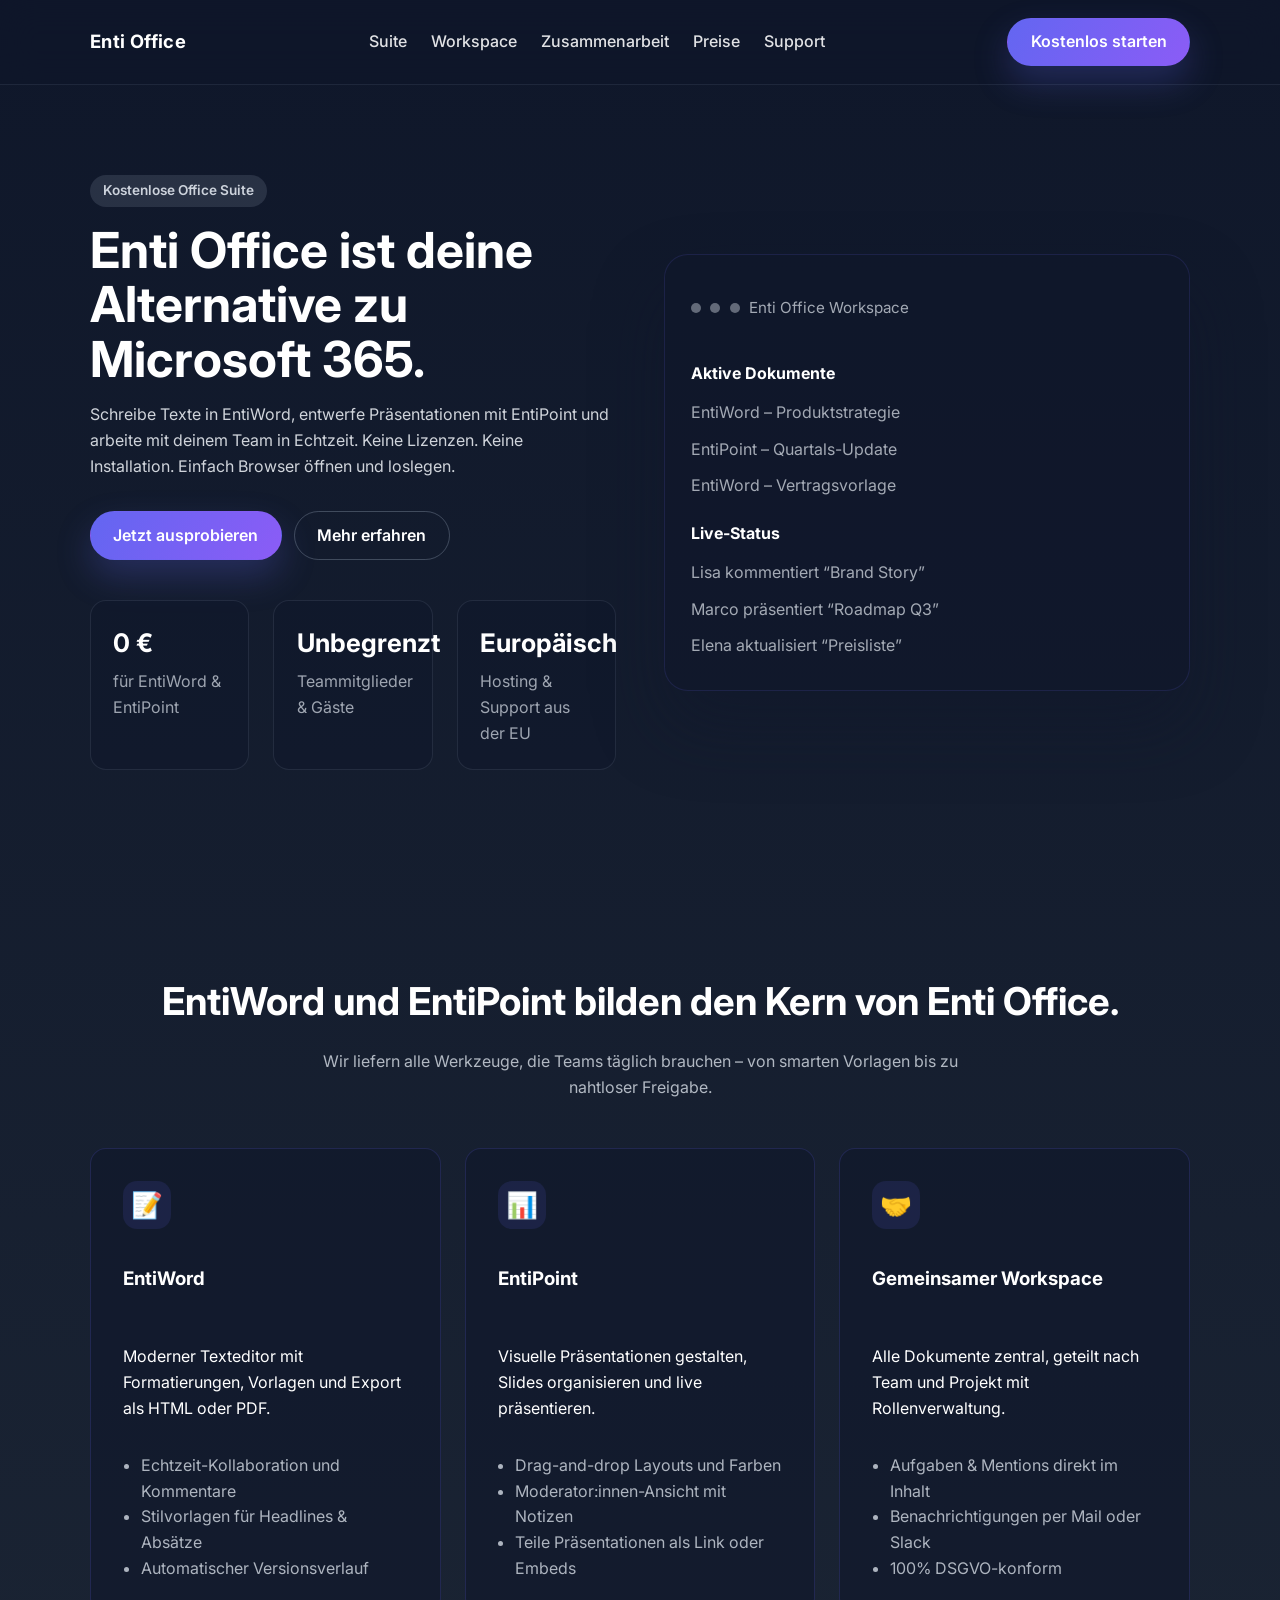
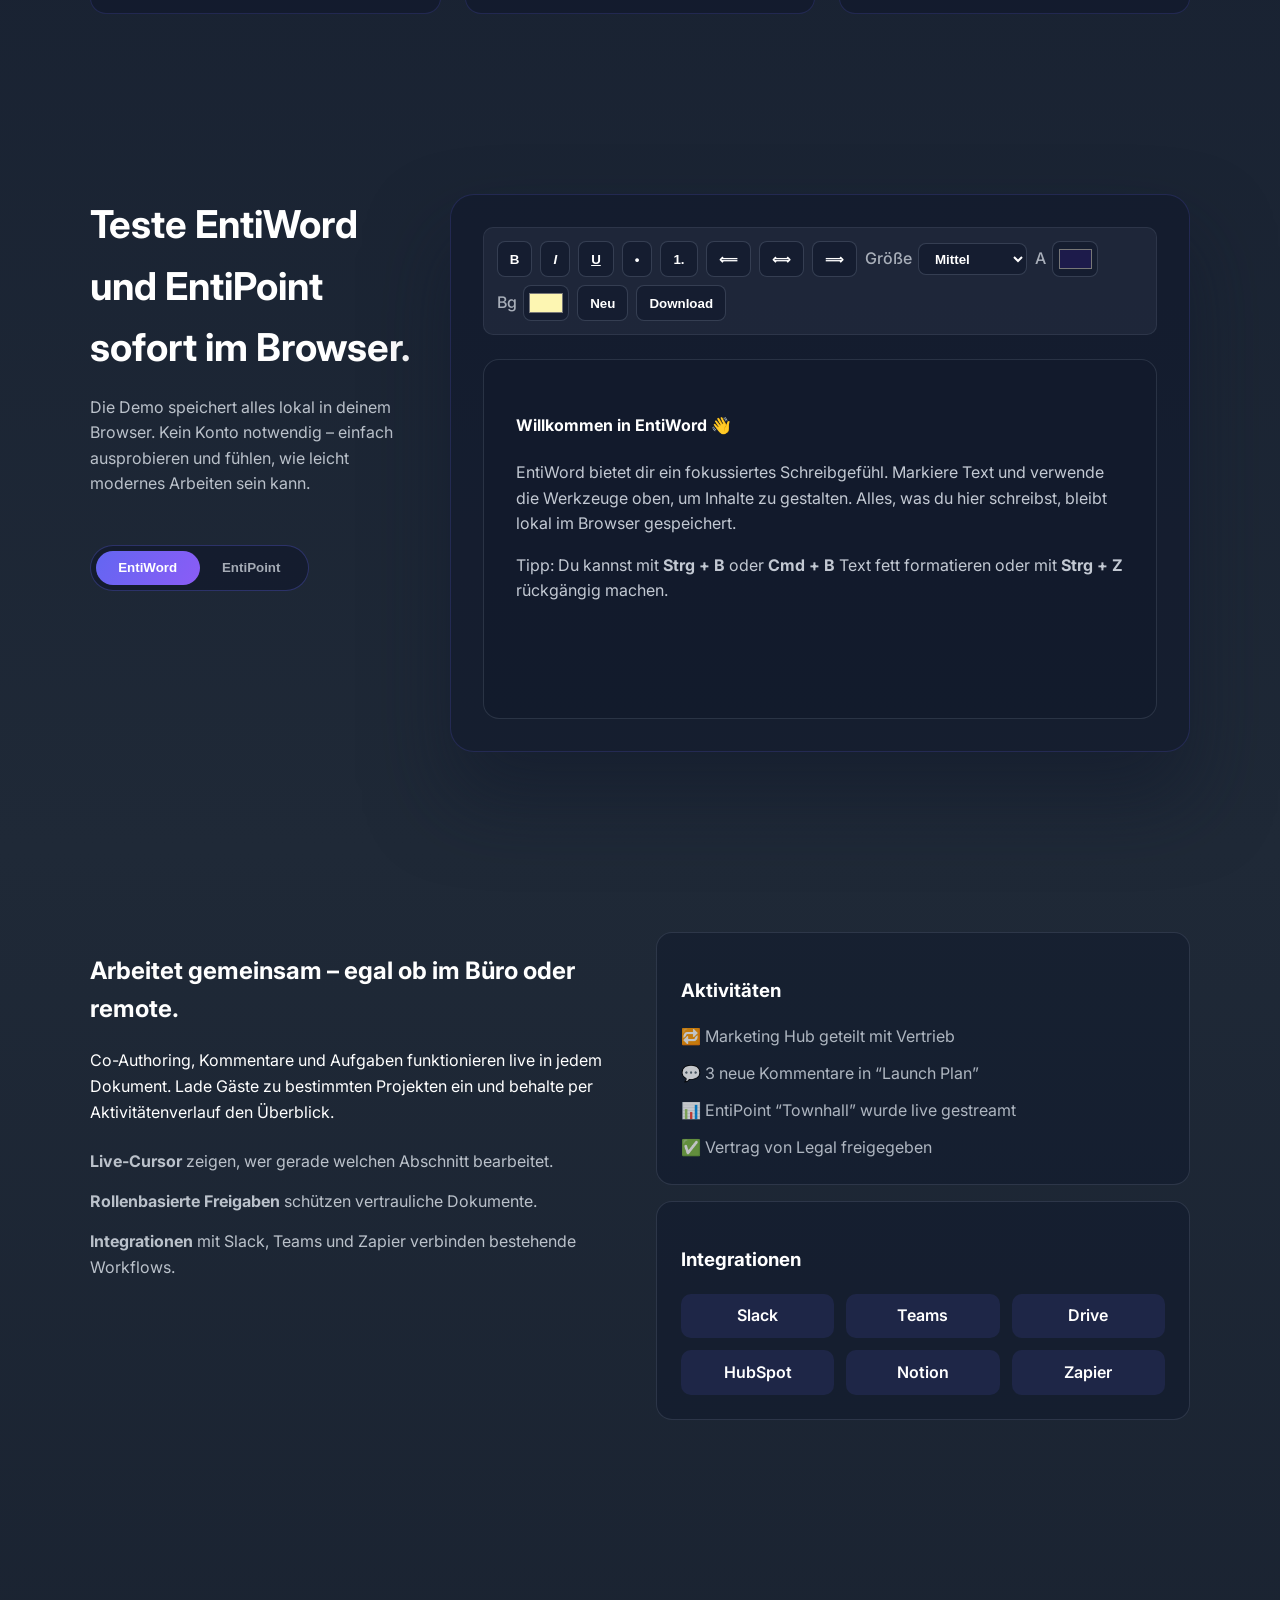
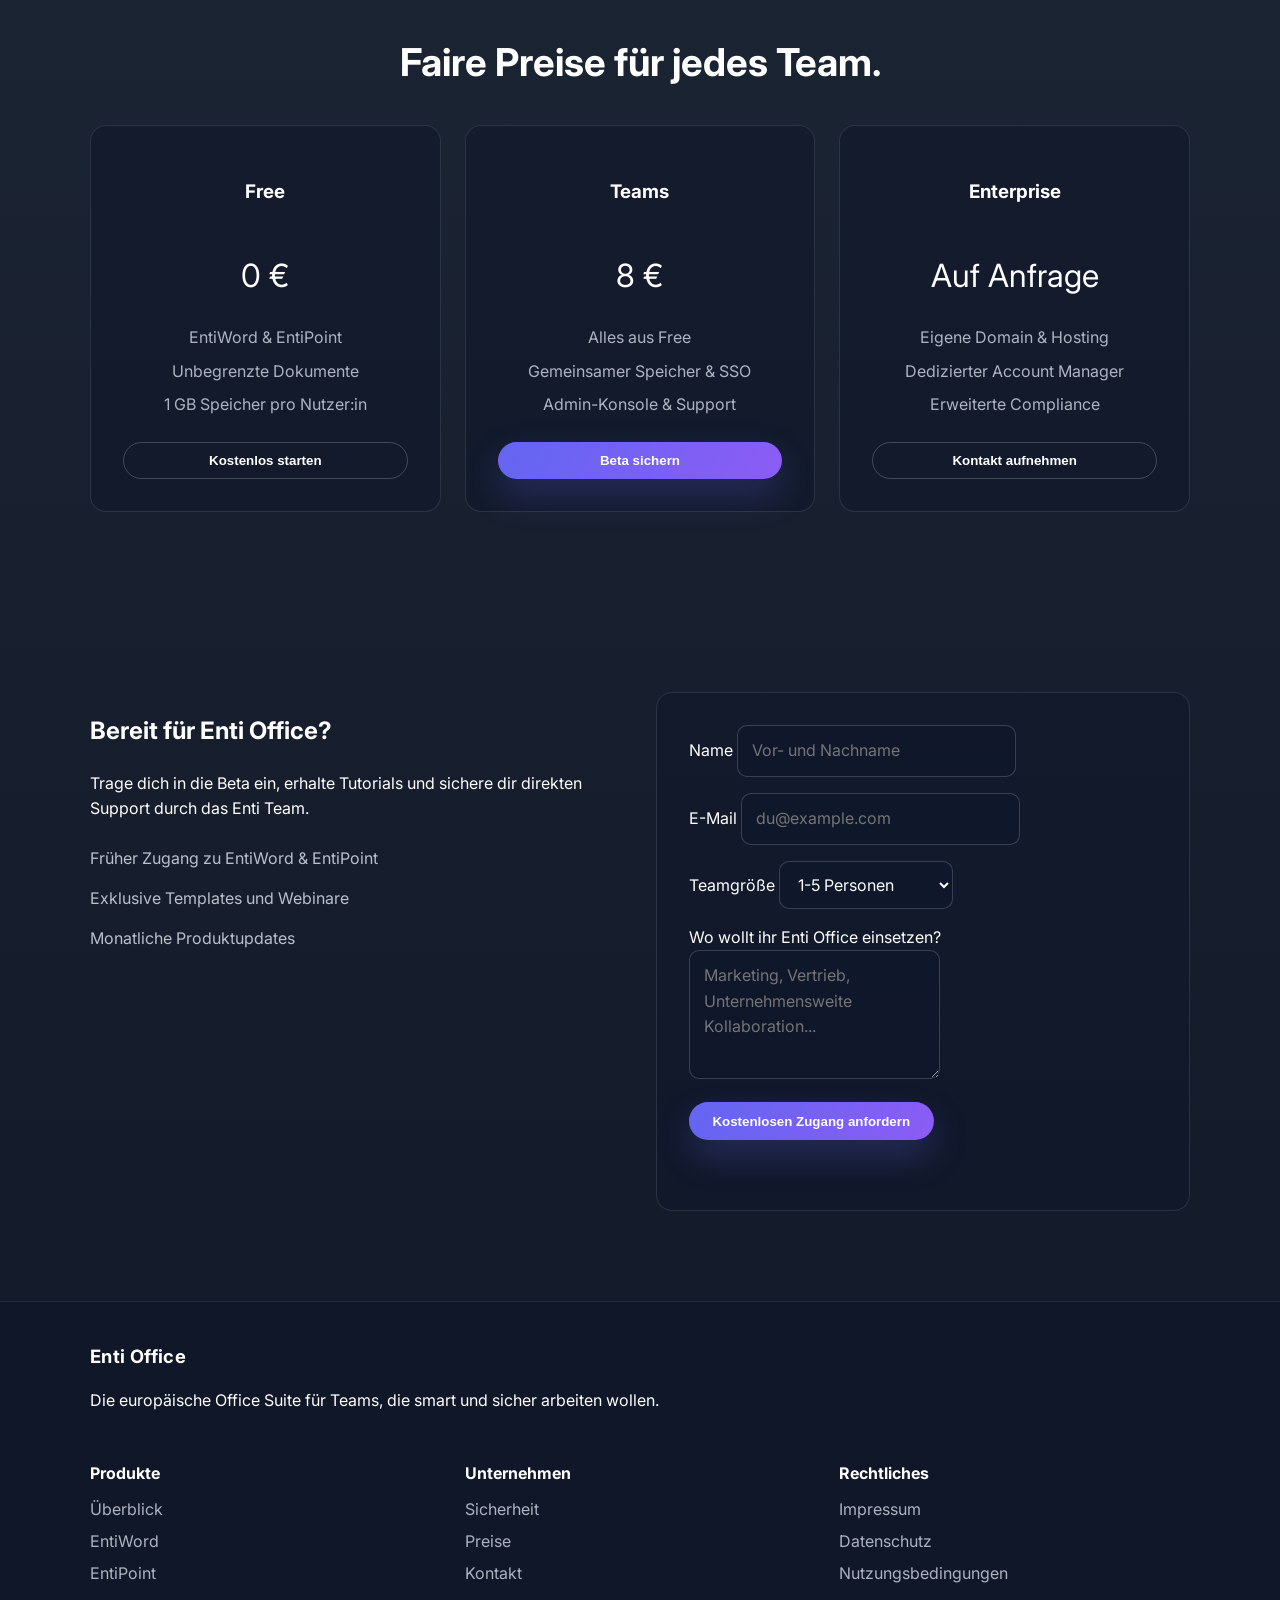
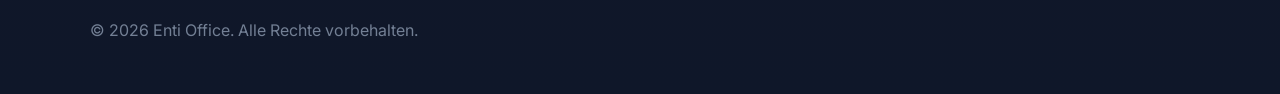
==== commit 8484398e: "Build interactive EntiWord and EntiPoint workspace" ====
--- a/index.html
+++ b/index.html
@@ -1,350 +1,409 @@
 <!DOCTYPE html>
-<html lang="en">
-<head>
-  <meta charset="UTF-8" />
-  <meta name="viewport" content="width=device-width, initial-scale=1.0" />
-  <title>Enti Office &mdash; Free Online Office Suite</title>
-  <link rel="preconnect" href="https://fonts.googleapis.com" />
-  <link rel="preconnect" href="https://fonts.gstatic.com" crossorigin />
-  <link href="https://fonts.googleapis.com/css2?family=Inter:wght@400;500;600;700&display=swap" rel="stylesheet" />
-  <link rel="stylesheet" href="styles.css" />
-</head>
-<body>
-  <header class="site-header">
-    <div class="container">
-      <a class="logo" href="#hero" aria-label="Enti Office home">Enti Office</a>
-      <nav class="site-nav" aria-label="Primary">
-        <button class="nav-toggle" aria-expanded="false" aria-controls="primary-menu">
-          <span class="visually-hidden">Toggle navigation</span>
-          <span class="nav-toggle__bar"></span>
-          <span class="nav-toggle__bar"></span>
-          <span class="nav-toggle__bar"></span>
-        </button>
-        <ul class="nav-list" id="primary-menu">
-          <li><a href="#features">Features</a></li>
-          <li><a href="#entiword">EntiWord</a></li>
-          <li><a href="#entipoint">EntiPoint</a></li>
-          <li><a href="#roadmap">Roadmap</a></li>
-          <li><a href="#faq">FAQ</a></li>
-        </ul>
-      </nav>
-      <a class="cta-button" href="#early-access">Join the free beta</a>
+<html lang="de">
+  <head>
+    <meta charset="UTF-8" />
+    <meta name="viewport" content="width=device-width, initial-scale=1.0" />
+    <title>Enti Office &mdash; EntiWord &amp; EntiPoint direkt im Browser</title>
+    <link rel="preconnect" href="https://fonts.googleapis.com" />
+    <link rel="preconnect" href="https://fonts.gstatic.com" crossorigin />
+    <link
+      href="https://fonts.googleapis.com/css2?family=Inter:wght@400;500;600;700&display=swap"
+      rel="stylesheet"
+    />
+    <link rel="stylesheet" href="styles.css" />
+  </head>
+  <body>
+    <header class="top-bar">
+      <div class="container top-bar__inner">
+        <a class="brand" href="#hero">Enti Office</a>
+        <nav class="main-nav" aria-label="Hauptnavigation">
+          <button class="main-nav__toggle" aria-expanded="false" aria-controls="primary-nav">
+            <span class="visually-hidden">Navigation umschalten</span>
+            <span></span>
+            <span></span>
+            <span></span>
+          </button>
+          <ul class="main-nav__list" id="primary-nav">
+            <li><a href="#suite">Suite</a></li>
+            <li><a href="#workspace">Workspace</a></li>
+            <li><a href="#collaboration">Zusammenarbeit</a></li>
+            <li><a href="#pricing">Preise</a></li>
+            <li><a href="#support">Support</a></li>
+          </ul>
+        </nav>
+        <a class="button button--primary" href="#beta">Kostenlos starten</a>
+      </div>
+    </header>
+
+    <main>
+      <section class="hero" id="hero">
+        <div class="container hero__inner">
+          <div class="hero__content">
+            <span class="hero__tag">Kostenlose Office Suite</span>
+            <h1>Enti Office ist deine Alternative zu Microsoft 365.</h1>
+            <p>
+              Schreibe Texte in EntiWord, entwerfe Präsentationen mit EntiPoint und arbeite mit deinem Team in Echtzeit. Keine
+              Lizenzen. Keine Installation. Einfach Browser öffnen und loslegen.
+            </p>
+            <div class="hero__actions">
+              <a class="button button--primary" href="#workspace">Jetzt ausprobieren</a>
+              <a class="button button--ghost" href="#suite">Mehr erfahren</a>
+            </div>
+            <dl class="hero__stats">
+              <div>
+                <dt>0 €</dt>
+                <dd>für EntiWord &amp; EntiPoint</dd>
+              </div>
+              <div>
+                <dt>Unbegrenzt</dt>
+                <dd>Teammitglieder &amp; Gäste</dd>
+              </div>
+              <div>
+                <dt>Europäisch</dt>
+                <dd>Hosting &amp; Support aus der EU</dd>
+              </div>
+            </dl>
+          </div>
+          <div class="hero__preview" aria-hidden="true">
+            <div class="preview-card">
+              <header>
+                <span></span><span></span><span></span>
+                <p>Enti Office Workspace</p>
+              </header>
+              <div class="preview-card__body">
+                <div>
+                  <h3>Aktive Dokumente</h3>
+                  <ul>
+                    <li>EntiWord &ndash; Produktstrategie</li>
+                    <li>EntiPoint &ndash; Quartals-Update</li>
+                    <li>EntiWord &ndash; Vertragsvorlage</li>
+                  </ul>
+                </div>
+                <div>
+                  <h3>Live-Status</h3>
+                  <ul>
+                    <li>Lisa kommentiert &ldquo;Brand Story&rdquo;</li>
+                    <li>Marco präsentiert &ldquo;Roadmap Q3&rdquo;</li>
+                    <li>Elena aktualisiert &ldquo;Preisliste&rdquo;</li>
+                  </ul>
+                </div>
+              </div>
+            </div>
+          </div>
+        </div>
+      </section>
+
+      <section class="suite" id="suite">
+        <div class="container">
+          <h2>EntiWord und EntiPoint bilden den Kern von Enti Office.</h2>
+          <p class="section-intro">
+            Wir liefern alle Werkzeuge, die Teams täglich brauchen &ndash; von smarten Vorlagen bis zu nahtloser Freigabe.
+          </p>
+          <div class="suite__grid">
+            <article class="suite-card">
+              <div class="suite-card__icon">📝</div>
+              <h3>EntiWord</h3>
+              <p>Moderner Texteditor mit Formatierungen, Vorlagen und Export als HTML oder PDF.</p>
+              <ul>
+                <li>Echtzeit-Kollaboration und Kommentare</li>
+                <li>Stilvorlagen für Headlines &amp; Absätze</li>
+                <li>Automatischer Versionsverlauf</li>
+              </ul>
+            </article>
+            <article class="suite-card">
+              <div class="suite-card__icon">📊</div>
+              <h3>EntiPoint</h3>
+              <p>Visuelle Präsentationen gestalten, Slides organisieren und live präsentieren.</p>
+              <ul>
+                <li>Drag-and-drop Layouts und Farben</li>
+                <li>Moderator:innen-Ansicht mit Notizen</li>
+                <li>Teile Präsentationen als Link oder Embeds</li>
+              </ul>
+            </article>
+            <article class="suite-card">
+              <div class="suite-card__icon">🤝</div>
+              <h3>Gemeinsamer Workspace</h3>
+              <p>Alle Dokumente zentral, geteilt nach Team und Projekt mit Rollenverwaltung.</p>
+              <ul>
+                <li>Aufgaben &amp; Mentions direkt im Inhalt</li>
+                <li>Benachrichtigungen per Mail oder Slack</li>
+                <li>100% DSGVO-konform</li>
+              </ul>
+            </article>
+          </div>
+        </div>
+      </section>
+
+      <section class="workspace" id="workspace">
+        <div class="container workspace__inner">
+          <div class="workspace__intro">
+            <h2>Teste EntiWord und EntiPoint sofort im Browser.</h2>
+            <p>
+              Die Demo speichert alles lokal in deinem Browser. Kein Konto notwendig &ndash; einfach ausprobieren und fühlen, wie
+              leicht modernes Arbeiten sein kann.
+            </p>
+            <div class="workspace__switcher" role="tablist" aria-label="Apps in Enti Office">
+              <button class="switcher-button is-active" role="tab" aria-selected="true" data-target="word-app">EntiWord</button>
+              <button class="switcher-button" role="tab" aria-selected="false" data-target="point-app">EntiPoint</button>
+            </div>
+          </div>
+          <div class="workspace__apps">
+            <section class="app app--active" id="word-app" role="tabpanel" aria-label="EntiWord Texteditor">
+              <div class="word-toolbar" role="toolbar" aria-label="EntiWord Werkzeugleiste">
+                <button type="button" data-command="bold" aria-label="Fett">B</button>
+                <button type="button" data-command="italic" aria-label="Kursiv"><em>I</em></button>
+                <button type="button" data-command="underline" aria-label="Unterstreichen"><u>U</u></button>
+                <button type="button" data-command="insertUnorderedList" aria-label="Aufzählung">•</button>
+                <button type="button" data-command="insertOrderedList" aria-label="Nummerierte Liste">1.</button>
+                <button type="button" data-command="justifyLeft" aria-label="Linksbündig">⟸</button>
+                <button type="button" data-command="justifyCenter" aria-label="Zentriert">⟺</button>
+                <button type="button" data-command="justifyRight" aria-label="Rechtsbündig">⟹</button>
+                <label class="word-toolbar__select" aria-label="Schriftgröße">
+                  <span>Größe</span>
+                  <select data-command="fontSize">
+                    <option value="3" selected>Mittel</option>
+                    <option value="2">Klein</option>
+                    <option value="4">Groß</option>
+                    <option value="5">Sehr groß</option>
+                  </select>
+                </label>
+                <label class="word-toolbar__color" aria-label="Textfarbe">
+                  <span>A</span>
+                  <input type="color" data-command="foreColor" value="#1d1b4b" />
+                </label>
+                <label class="word-toolbar__color" aria-label="Hintergrundfarbe">
+                  <span>Bg</span>
+                  <input type="color" data-command="hiliteColor" value="#fdf6b2" />
+                </label>
+                <button type="button" id="word-clear">Neu</button>
+                <button type="button" id="word-export">Download</button>
+              </div>
+              <article id="word-editor" class="word-editor" contenteditable="true">
+                <h1>Willkommen in EntiWord 👋</h1>
+                <p>
+                  EntiWord bietet dir ein fokussiertes Schreibgefühl. Markiere Text und verwende die Werkzeuge oben, um Inhalte zu
+                  gestalten. Alles, was du hier schreibst, bleibt lokal im Browser gespeichert.
+                </p>
+                <p>
+                  Tipp: Du kannst mit <strong>Strg + B</strong> oder <strong>Cmd + B</strong> Text fett formatieren oder mit
+                  <strong>Strg + Z</strong> rückgängig machen.
+                </p>
+              </article>
+            </section>
+
+            <section class="app" id="point-app" role="tabpanel" aria-label="EntiPoint Präsentationseditor" hidden>
+              <div class="point-layout">
+                <aside class="point-slides" aria-label="Folienübersicht">
+                  <header>
+                    <h3>Folien</h3>
+                    <div class="point-slides__actions">
+                      <button type="button" id="point-add-slide">+ Folie</button>
+                      <button type="button" id="point-duplicate-slide" title="Folie duplizieren">Duplizieren</button>
+                      <button type="button" id="point-delete-slide" title="Folie löschen">Löschen</button>
+                    </div>
+                  </header>
+                  <ul id="point-slide-list"></ul>
+                </aside>
+                <div class="point-editor">
+                  <div class="point-editor__fields">
+                    <label>
+                      Titel
+                      <input type="text" id="point-title" placeholder="Titel eingeben" />
+                    </label>
+                    <label>
+                      Stichpunkte (je Zeile eine)
+                      <textarea id="point-bullets" rows="6" placeholder="Neue Idee\nWichtiger KPI\nNächste Schritte"></textarea>
+                    </label>
+                    <label>
+                      Hintergrundfarbe
+                      <input type="color" id="point-background" value="#1d1b4b" />
+                    </label>
+                    <label>
+                      Sprecher:innennotizen
+                      <textarea id="point-notes" rows="4" placeholder="Hinweise für dich während der Präsentation"></textarea>
+                    </label>
+                    <div class="point-editor__actions">
+                      <button type="button" id="point-start">Präsentation starten</button>
+                      <button type="button" id="point-export">Slides exportieren</button>
+                    </div>
+                  </div>
+                  <div class="point-preview" aria-live="polite">
+                    <div class="point-preview__slide" id="point-preview"></div>
+                    <div class="point-preview__notes">
+                      <h4>Notizen</h4>
+                      <p id="point-preview-notes">Keine Notizen vorhanden.</p>
+                    </div>
+                  </div>
+                </div>
+              </div>
+            </section>
+          </div>
+        </div>
+      </section>
+
+      <section class="collaboration" id="collaboration">
+        <div class="container collaboration__inner">
+          <div>
+            <h2>Arbeitet gemeinsam &ndash; egal ob im Büro oder remote.</h2>
+            <p>
+              Co-Authoring, Kommentare und Aufgaben funktionieren live in jedem Dokument. Lade Gäste zu bestimmten Projekten ein
+              und behalte per Aktivitätenverlauf den Überblick.
+            </p>
+            <ul class="feature-list">
+              <li><strong>Live-Cursor</strong> zeigen, wer gerade welchen Abschnitt bearbeitet.</li>
+              <li><strong>Rollenbasierte Freigaben</strong> schützen vertrauliche Dokumente.</li>
+              <li><strong>Integrationen</strong> mit Slack, Teams und Zapier verbinden bestehende Workflows.</li>
+            </ul>
+          </div>
+          <div class="collaboration__panel" aria-hidden="true">
+            <div class="activity-card">
+              <h3>Aktivitäten</h3>
+              <ul>
+                <li>🔁 Marketing Hub geteilt mit Vertrieb</li>
+                <li>💬 3 neue Kommentare in &ldquo;Launch Plan&rdquo;</li>
+                <li>📊 EntiPoint &ldquo;Townhall&rdquo; wurde live gestreamt</li>
+                <li>✅ Vertrag von Legal freigegeben</li>
+              </ul>
+            </div>
+            <div class="activity-card">
+              <h3>Integrationen</h3>
+              <div class="integration-grid">
+                <span>Slack</span><span>Teams</span><span>Drive</span><span>HubSpot</span><span>Notion</span><span>Zapier</span>
+              </div>
+            </div>
+          </div>
+        </div>
+      </section>
+
+      <section class="pricing" id="pricing">
+        <div class="container">
+          <h2>Faire Preise für jedes Team.</h2>
+          <div class="pricing__grid">
+            <article class="pricing-card">
+              <h3>Free</h3>
+              <p class="pricing-card__price">0 €</p>
+              <ul>
+                <li>EntiWord &amp; EntiPoint</li>
+                <li>Unbegrenzte Dokumente</li>
+                <li>1 GB Speicher pro Nutzer:in</li>
+              </ul>
+              <button class="button button--ghost" type="button">Kostenlos starten</button>
+            </article>
+            <article class="pricing-card">
+              <h3>Teams</h3>
+              <p class="pricing-card__price">8 €</p>
+              <ul>
+                <li>Alles aus Free</li>
+                <li>Gemeinsamer Speicher &amp; SSO</li>
+                <li>Admin-Konsole &amp; Support</li>
+              </ul>
+              <button class="button button--primary" type="button">Beta sichern</button>
+            </article>
+            <article class="pricing-card">
+              <h3>Enterprise</h3>
+              <p class="pricing-card__price">Auf Anfrage</p>
+              <ul>
+                <li>Eigene Domain &amp; Hosting</li>
+                <li>Dedizierter Account Manager</li>
+                <li>Erweiterte Compliance</li>
+              </ul>
+              <button class="button button--ghost" type="button">Kontakt aufnehmen</button>
+            </article>
+          </div>
+        </div>
+      </section>
+
+      <section class="support" id="support">
+        <div class="container support__inner">
+          <div>
+            <h2>Bereit für Enti Office?</h2>
+            <p>Trage dich in die Beta ein, erhalte Tutorials und sichere dir direkten Support durch das Enti Team.</p>
+            <ul class="feature-list">
+              <li>Früher Zugang zu EntiWord &amp; EntiPoint</li>
+              <li>Exklusive Templates und Webinare</li>
+              <li>Monatliche Produktupdates</li>
+            </ul>
+          </div>
+          <form class="support-form" id="beta" novalidate>
+            <div class="form-field">
+              <label for="beta-name">Name</label>
+              <input type="text" id="beta-name" name="name" placeholder="Vor- und Nachname" required />
+            </div>
+            <div class="form-field">
+              <label for="beta-email">E-Mail</label>
+              <input type="email" id="beta-email" name="email" placeholder="du@example.com" required />
+            </div>
+            <div class="form-field">
+              <label for="beta-team">Teamgröße</label>
+              <select id="beta-team" name="team">
+                <option value="1-5">1-5 Personen</option>
+                <option value="6-20">6-20 Personen</option>
+                <option value="21-100">21-100 Personen</option>
+                <option value="100+">100+ Personen</option>
+              </select>
+            </div>
+            <div class="form-field">
+              <label for="beta-message">Wo wollt ihr Enti Office einsetzen?</label>
+              <textarea id="beta-message" name="message" rows="4" placeholder="Marketing, Vertrieb, Unternehmensweite Kollaboration..."></textarea>
+            </div>
+            <button class="button button--primary" type="submit">Kostenlosen Zugang anfordern</button>
+            <p class="form-feedback" role="status" aria-live="polite"></p>
+          </form>
+        </div>
+      </section>
+    </main>
+
+    <footer class="footer">
+      <div class="container footer__inner">
+        <div>
+          <a class="brand" href="#hero">Enti Office</a>
+          <p>Die europäische Office Suite für Teams, die smart und sicher arbeiten wollen.</p>
+        </div>
+        <div class="footer__links">
+          <div>
+            <h4>Produkte</h4>
+            <ul>
+              <li><a href="#suite">Überblick</a></li>
+              <li><a href="#word-app">EntiWord</a></li>
+              <li><a href="#point-app">EntiPoint</a></li>
+            </ul>
+          </div>
+          <div>
+            <h4>Unternehmen</h4>
+            <ul>
+              <li><a href="#collaboration">Sicherheit</a></li>
+              <li><a href="#pricing">Preise</a></li>
+              <li><a href="mailto:hello@enti-office.com">Kontakt</a></li>
+            </ul>
+          </div>
+          <div>
+            <h4>Rechtliches</h4>
+            <ul>
+              <li><a href="#">Impressum</a></li>
+              <li><a href="#">Datenschutz</a></li>
+              <li><a href="#">Nutzungsbedingungen</a></li>
+            </ul>
+          </div>
+        </div>
+        <p class="footer__copy">&copy; <span id="year"></span> Enti Office. Alle Rechte vorbehalten.</p>
+      </div>
+    </footer>
+
+    <div class="point-presenter" aria-hidden="true" hidden>
+      <div class="point-presenter__stage">
+        <div class="point-presenter__slide"></div>
+        <aside class="point-presenter__notes">
+          <h3>Notizen</h3>
+          <p></p>
+        </aside>
+      </div>
+      <div class="point-presenter__controls">
+        <button type="button" data-action="prev">Zurück</button>
+        <button type="button" data-action="next">Weiter</button>
+        <button type="button" data-action="close">Beenden</button>
+      </div>
     </div>
-  </header>
-
-  <main>
-    <section class="hero" id="hero">
-      <div class="container hero__container">
-        <div class="hero__content">
-          <p class="hero__eyebrow">Kostenlos. Sicher. Gemeinsam.</p>
-          <h1>Enti Office ist die kostenlose Online-Alternative zu Microsoft 365.</h1>
-          <p class="hero__description">
-            Schreibe beeindruckende Dokumente, präsentiere Ideen mit Stil und arbeite in Echtzeit mit deinem Team. Alles im
-            Browser, alles ohne Lizenzkosten.
-          </p>
-          <div class="hero__actions">
-            <a class="cta-button" href="#early-access">Beta jetzt sichern</a>
-            <a class="ghost-button" href="#features">Mehr erfahren</a>
-          </div>
-          <dl class="hero__stats">
-            <div>
-              <dt>0€</dt>
-              <dd>für alle Kernfunktionen</dd>
-            </div>
-            <div>
-              <dt>Cloud-first</dt>
-              <dd>Keine Installationen, keine Updates</dd>
-            </div>
-            <div>
-              <dt>Team-ready</dt>
-              <dd>Freigaben &amp; Co-Authoring inklusive</dd>
-            </div>
-          </dl>
-        </div>
-        <div class="hero__media" aria-hidden="true">
-          <div class="hero-screenshot">
-            <div class="hero-screenshot__toolbar">
-              <span class="hero-screenshot__dot"></span>
-              <span class="hero-screenshot__dot"></span>
-              <span class="hero-screenshot__dot"></span>
-              <p>Enti Office Workspace</p>
-            </div>
-            <div class="hero-screenshot__body">
-              <div class="hero-screenshot__column">
-                <h3>Team Favoriten</h3>
-                <ul>
-                  <li>EntiWord &mdash; Marketing Plan</li>
-                  <li>EntiPoint &mdash; Q3 Kick-off</li>
-                  <li>EntiWord &mdash; Vertragsentwurf</li>
-                  <li>EntiPoint &mdash; Produktdemo</li>
-                </ul>
-              </div>
-              <div class="hero-screenshot__column">
-                <h3>Live Aktivitäten</h3>
-                <ul>
-                  <li><span>Lisa</span> bearbeitet <strong>Brand Story</strong></li>
-                  <li><span>Noah</span> präsentiert <strong>Weekly Update</strong></li>
-                  <li><span>Sara</span> kommentiert <strong>Vertragsentwurf</strong></li>
-                </ul>
-              </div>
-            </div>
-          </div>
-        </div>
-      </div>
-    </section>
-
-    <section class="feature-grid" id="features">
-      <div class="container">
-        <h2>Alles drin, was moderne Teams erwarten.</h2>
-        <p class="section-intro">Enti Office kombiniert die wichtigsten Office-Apps in einer offenen, DSGVO-konformen Plattform.</p>
-        <div class="grid">
-          <article class="card">
-            <div class="card__icon" aria-hidden="true">📝</div>
-            <h3>Intelligente Inhalte</h3>
-            <p>Nutze KI-Vorschläge, Vorlagenbibliotheken und Versionskontrolle direkt im Dokument.</p>
-          </article>
-          <article class="card">
-            <div class="card__icon" aria-hidden="true">🤝</div>
-            <h3>Echtzeit-Zusammenarbeit</h3>
-            <p>Arbeite zeitgleich mit Kolleg:innen, sieh Cursors, Kommentare und Aufgaben live.</p>
-          </article>
-          <article class="card">
-            <div class="card__icon" aria-hidden="true">🔐</div>
-            <h3>Europäische Sicherheit</h3>
-            <p>Verschlüsselte Speicherung in der EU, feingranulare Freigaben und Audit-Logs.</p>
-          </article>
-          <article class="card">
-            <div class="card__icon" aria-hidden="true">⚙️</div>
-            <h3>Offene Integrationen</h3>
-            <p>Verbinde Enti Office mit Drive, Slack, Jira oder deinen eigenen APIs per Webhooks.</p>
-          </article>
-        </div>
-      </div>
-    </section>
-
-    <section class="product" id="entiword">
-      <div class="container product__container">
-        <div class="product__media" aria-hidden="true">
-          <img src="https://dummyimage.com/640x420/111827/ffffff&text=EntiWord" alt="" />
-        </div>
-        <div class="product__content">
-          <span class="pill">Neu</span>
-          <h2>EntiWord &mdash; Dokumente, die begeistern.</h2>
-          <p>EntiWord kombiniert einen aufgeräumten Editor mit leistungsstarken Schreibwerkzeugen. Von Brainstorming bis
-            Vertragswerk &ndash; alles passiert gemeinsam im Browser.</p>
-          <ul class="product__features">
-            <li>AI-Schreibassistent: Formuliere, fasse zusammen und übersetze mit einem Klick.</li>
-            <li>Serienbriefe und Vorlagenverwaltung für wiederkehrende Prozesse.</li>
-            <li>Kommentieren, Aufgaben zuweisen und Genehmigungs-Workflows abbilden.</li>
-          </ul>
-          <div class="product__actions">
-            <a class="cta-button" href="#early-access">EntiWord testen</a>
-            <a class="ghost-button" href="#faq">Funktionsübersicht</a>
-          </div>
-        </div>
-      </div>
-    </section>
-
-    <section class="product product--reverse" id="entipoint">
-      <div class="container product__container">
-        <div class="product__content">
-          <span class="pill pill--purple">Coming Soon</span>
-          <h2>EntiPoint &mdash; Präsentationen ohne Grenzen.</h2>
-          <p>Erstelle visuelle Storys, die überzeugen. EntiPoint bietet Layouts, Animationen und Live-Präsentationen im Browser &ndash;
-            egal ob Meetingraum oder Livestream.</p>
-          <ul class="product__features">
-            <li>Designer-Vorlagen mit Drag-and-Drop &amp; automatischer Ausrichtung.</li>
-            <li>Live-Präsentation mit geteilten Sprecher-Notizen und Moderator:innen-Chat.</li>
-            <li>Veröffentliche Slides als interaktive Webseiten und sammle Feedback.</li>
-          </ul>
-          <div class="product__actions">
-            <a class="cta-button" href="#early-access">Als Erste:r präsentieren</a>
-            <a class="ghost-button" href="#roadmap">Roadmap ansehen</a>
-          </div>
-        </div>
-        <div class="product__media" aria-hidden="true">
-          <img src="https://dummyimage.com/640x420/1d1b4b/ffffff&text=EntiPoint" alt="" />
-        </div>
-      </div>
-    </section>
-
-    <section class="collaboration" aria-labelledby="collaboration-title">
-      <div class="container collaboration__container">
-        <div class="collaboration__content">
-          <h2 id="collaboration-title">Gemeinsam schneller, sogar remote.</h2>
-          <p>Enti Office bündelt Kommunikation, Dateien und Aufgaben. Kommentiere direkt im Dokument, starte einen Call aus der
-            Präsentation oder teile Vorlagen mit dem gesamten Unternehmen.</p>
-          <ul class="collaboration__list">
-            <li><strong>Live-Cursor</strong> zeigen sofort, woran Kolleg:innen arbeiten.</li>
-            <li><strong>Teilen nach Rollen</strong> sorgt für Sicherheit in allen Abteilungen.</li>
-            <li><strong>Unbegrenzte Gäste</strong> für Kund:innen, Freelancer &amp; Partner.</li>
-          </ul>
-        </div>
-        <div class="collaboration__panel" role="presentation">
-          <div class="collaboration__card">
-            <h3>Workflow Snapshot</h3>
-            <ul>
-              <li>🔁 Freigabe &ldquo;Marketing&rdquo; aktualisiert</li>
-              <li>💬 4 neue Kommentare in &ldquo;Launch Plan&rdquo;</li>
-              <li>📤 Folien &ldquo;Kick-off&rdquo; mit Gästen geteilt</li>
-              <li>✅ Vertragsentwurf von Legal genehmigt</li>
-            </ul>
-          </div>
-          <div class="collaboration__card">
-            <h3>Integrationen</h3>
-            <p>Verbinde deine Lieblings-Tools und triggere Automationen.</p>
-            <div class="integration-grid" aria-hidden="true">
-              <span>Slack</span>
-              <span>Drive</span>
-              <span>Notion</span>
-              <span>HubSpot</span>
-              <span>Zapier</span>
-              <span>Teams</span>
-            </div>
-          </div>
-        </div>
-      </div>
-    </section>
-
-    <section class="roadmap" id="roadmap">
-      <div class="container">
-        <h2>Die Enti Office Roadmap</h2>
-        <p class="section-intro">Wir liefern jeden Monat neue Funktionen. Stimme in der Community über die nächsten Meilensteine ab.</p>
-        <ol class="roadmap__list">
-          <li>
-            <span class="roadmap__badge">Jetzt</span>
-            <div>
-              <h3>Offene Beta von EntiWord</h3>
-              <p>Stabiler Editor, Kommentar-Workflow und PDF-Export stehen bereit.</p>
-            </div>
-          </li>
-          <li>
-            <span class="roadmap__badge">Q2</span>
-            <div>
-              <h3>EntiPoint Early Access</h3>
-              <p>Testet den neuen Präsentationsmodus mit Live-Reaktionen und Sprecher-Konsole.</p>
-            </div>
-          </li>
-          <li>
-            <span class="roadmap__badge">Q3</span>
-            <div>
-              <h3>EntiMail &amp; Drive</h3>
-              <p>Eine integrierte Inbox plus 1 TB Cloud-Speicher für jedes Teammitglied.</p>
-            </div>
-          </li>
-          <li>
-            <span class="roadmap__badge">Community Vote</span>
-            <div>
-              <h3>Was sollen wir als Nächstes bauen?</h3>
-              <p>Stimme für EntiSheets, EntiMeet oder weitere Integrationen ab.</p>
-            </div>
-          </li>
-        </ol>
-      </div>
-    </section>
-
-    <section class="faq" id="faq">
-      <div class="container">
-        <h2>Häufige Fragen</h2>
-        <div class="faq__grid">
-          <article class="faq__item">
-            <h3>Ist Enti Office wirklich kostenlos?</h3>
-            <p>Ja. Die Kernfunktionen von EntiWord und EntiPoint bleiben dauerhaft kostenlos. Später folgen optionale
-              Unternehmenspakete mit erweitertem Support.</p>
-          </article>
-          <article class="faq__item">
-            <h3>Wo werden meine Daten gespeichert?</h3>
-            <p>Alle Daten liegen verschlüsselt in zertifizierten EU-Rechenzentren. Du kannst jederzeit einen Datenexport als ZIP
-              anfordern.</p>
-          </article>
-          <article class="faq__item">
-            <h3>Gibt es eine Offline-Funktion?</h3>
-            <p>Eine Progressive-Web-App mit Offline-Sync befindet sich in Entwicklung. Beta-Tester erhalten früheren Zugang.</p>
-          </article>
-          <article class="faq__item">
-            <h3>Wie kann ich Feedback geben?</h3>
-            <p>Tritt unserer Community bei und teile Feature-Wünsche. Wir veröffentlichen monatliche Updates mit allen
-              Roadmap-Entscheidungen.</p>
-          </article>
-        </div>
-      </div>
-    </section>
-
-    <section class="early-access" id="early-access">
-      <div class="container early-access__container">
-        <div class="early-access__content">
-          <h2>Starte heute mit Enti Office.</h2>
-          <p>Trage dich ein und erhalte Zugang zur Beta, Templates für EntiWord sowie die ersten Einblicke in EntiPoint.</p>
-          <ul>
-            <li>Sofortiger Zugang zu EntiWord Beta</li>
-            <li>Monatliche Produkt-News</li>
-            <li>Einladung zu Community-Livestreams</li>
-          </ul>
-        </div>
-        <form class="early-access__form" aria-label="Early access form">
-          <div class="form-row">
-            <label for="access-name">Name</label>
-            <input type="text" id="access-name" name="name" placeholder="Vor- und Nachname" required />
-          </div>
-          <div class="form-row">
-            <label for="access-email">E-Mail</label>
-            <input type="email" id="access-email" name="email" placeholder="du@example.com" required />
-          </div>
-          <div class="form-row">
-            <label for="access-team">Teamgröße</label>
-            <select id="access-team" name="team">
-              <option value="1-5">1-5 Personen</option>
-              <option value="6-20">6-20 Personen</option>
-              <option value="21-100">21-100 Personen</option>
-              <option value="100+">100+ Personen</option>
-            </select>
-          </div>
-          <div class="form-row">
-            <label for="access-notes">Was möchtet ihr bauen?</label>
-            <textarea id="access-notes" name="notes" rows="3" placeholder="Kurze Beschreibung eures Projekts"></textarea>
-          </div>
-          <button type="submit" class="cta-button">Einladung anfordern</button>
-        </form>
-      </div>
-    </section>
-  </main>
-
-  <footer class="site-footer">
-    <div class="container footer__container">
-      <div>
-        <a class="logo" href="#hero">Enti Office</a>
-        <p>Die kostenlose, europäische Office-Suite für Teams jeder Größe.</p>
-      </div>
-      <div class="footer__links">
-        <div>
-          <h4>Produkte</h4>
-          <ul>
-            <li><a href="#entiword">EntiWord</a></li>
-            <li><a href="#entipoint">EntiPoint</a></li>
-            <li><a href="#roadmap">Roadmap</a></li>
-          </ul>
-        </div>
-        <div>
-          <h4>Ressourcen</h4>
-          <ul>
-            <li><a href="#faq">FAQ</a></li>
-            <li><a href="#early-access">Beta beitreten</a></li>
-            <li><a href="mailto:hello@enti-office.com">Support</a></li>
-          </ul>
-        </div>
-        <div>
-          <h4>Community</h4>
-          <ul>
-            <li><a href="#roadmap">Feature Voting</a></li>
-            <li><a href="#early-access">Livestreams</a></li>
-            <li><a href="#">Open Source</a></li>
-          </ul>
-        </div>
-      </div>
-      <p class="footer__legal">&copy; <span id="year"></span> Enti Office. Alle Rechte vorbehalten.</p>
-    </div>
-  </footer>
-
-  <script src="main.js"></script>
-</body>
+
+    <script src="main.js"></script>
+  </body>
 </html>
--- a/styles.css
+++ b/styles.css
@@ -1,30 +1,38 @@
 :root {
-  --color-primary: #4f46e5;
-  --color-primary-dark: #3730a3;
-  --color-secondary: #0891b2;
-  --color-surface: #ffffff;
-  --color-background: #f8fafc;
-  --color-text: #0f172a;
-  --color-text-muted: #475569;
-  --radius-lg: 32px;
-  --radius-md: 20px;
-  --radius-sm: 12px;
-  --shadow-lg: 0 30px 60px rgba(15, 23, 42, 0.15);
-  --shadow-md: 0 20px 40px rgba(15, 23, 42, 0.12);
-  --shadow-sm: 0 10px 25px rgba(15, 23, 42, 0.08);
-  --font-body: 'Inter', system-ui, -apple-system, BlinkMacSystemFont, 'Segoe UI', sans-serif;
-}
-
-* {
+  color-scheme: light;
+  --bg: #0f172a;
+  --bg-soft: #111c36;
+  --surface: #ffffff;
+  --surface-strong: #eef2ff;
+  --accent: #6366f1;
+  --accent-strong: #4f46e5;
+  --accent-soft: rgba(99, 102, 241, 0.1);
+  --text: #0b1220;
+  --muted: #475569;
+  --border: rgba(15, 23, 42, 0.08);
+  --radius-lg: 24px;
+  --radius-md: 16px;
+  --radius-sm: 10px;
+  font-family: 'Inter', system-ui, -apple-system, BlinkMacSystemFont, 'Segoe UI', sans-serif;
+}
+
+*,
+*::before,
+*::after {
   box-sizing: border-box;
 }
 
 body {
   margin: 0;
-  font-family: var(--font-body);
-  background-color: var(--color-background);
-  color: var(--color-text);
+  font-family: inherit;
+  background: linear-gradient(180deg, #0f172a 0%, #1f2937 50%, #111827 100%);
+  color: var(--surface);
   line-height: 1.6;
+}
+
+img {
+  max-width: 100%;
+  display: block;
 }
 
 a {
@@ -34,13 +42,7 @@
 
 a:hover,
 a:focus {
-  color: var(--color-primary);
-}
-
-img {
-  display: block;
-  max-width: 100%;
-  border-radius: var(--radius-md);
+  text-decoration: underline;
 }
 
 .visually-hidden {
@@ -55,645 +57,863 @@
 }
 
 .container {
-  width: min(1120px, 92vw);
+  width: min(1100px, 92vw);
   margin: 0 auto;
 }
 
-.site-header {
+.top-bar {
   position: sticky;
   top: 0;
-  z-index: 100;
-  background-color: rgba(255, 255, 255, 0.95);
-  backdrop-filter: blur(16px);
-  border-bottom: 1px solid rgba(148, 163, 184, 0.25);
-}
-
-.site-header .container {
+  z-index: 10;
+  backdrop-filter: blur(18px);
+  background: rgba(15, 23, 42, 0.78);
+  border-bottom: 1px solid rgba(148, 163, 184, 0.12);
+}
+
+.top-bar__inner {
   display: flex;
   align-items: center;
   justify-content: space-between;
-  gap: 2rem;
-  padding: 1.1rem 0;
-}
-
-.logo {
+  padding: 18px 0;
+  gap: 1rem;
+}
+
+.brand {
+  font-size: 1.15rem;
   font-weight: 700;
-  font-size: 1.2rem;
-  letter-spacing: 0.06em;
-}
-
-.site-nav {
-  position: relative;
-}
-
-.nav-list {
+  letter-spacing: 0.02em;
+}
+
+.main-nav {
+  display: flex;
+  align-items: center;
+  gap: 1rem;
+}
+
+.main-nav__toggle {
+  display: none;
+  flex-direction: column;
+  gap: 5px;
+  padding: 8px;
+  background: none;
+  border: 1px solid rgba(148, 163, 184, 0.4);
+  border-radius: var(--radius-sm);
+  color: var(--surface);
+}
+
+.main-nav__toggle span {
+  display: block;
+  width: 20px;
+  height: 2px;
+  background: currentColor;
+}
+
+.main-nav__list {
   list-style: none;
   display: flex;
-  gap: 1.75rem;
-  margin: 0;
+  gap: 1.5rem;
   padding: 0;
-}
-
-.nav-list a {
+  margin: 0;
+}
+
+.main-nav__list a {
   font-weight: 500;
-}
-
-.nav-toggle {
-  display: none;
-  align-items: center;
-  justify-content: center;
-  gap: 4px;
-  border: 1px solid rgba(148, 163, 184, 0.6);
-  border-radius: var(--radius-sm);
-  padding: 0.45rem;
-  background: rgba(248, 250, 252, 0.9);
-  cursor: pointer;
-}
-
-.nav-toggle__bar {
-  width: 20px;
-  height: 2px;
-  border-radius: 999px;
-  background-color: var(--color-text);
-}
-
-.cta-button,
-.ghost-button {
+  color: rgba(255, 255, 255, 0.88);
+}
+
+.main-nav__list a:hover,
+.main-nav__list a:focus {
+  color: #fff;
+  text-decoration: none;
+}
+
+.button {
   display: inline-flex;
   align-items: center;
   justify-content: center;
+  border-radius: 999px;
+  padding: 0.65rem 1.4rem;
   font-weight: 600;
-  border-radius: 999px;
-  padding: 0.75rem 1.8rem;
+  border: 1px solid transparent;
   cursor: pointer;
   transition: transform 0.2s ease, box-shadow 0.2s ease;
 }
 
-.cta-button {
-  background: linear-gradient(135deg, var(--color-primary), #7c3aed);
-  color: #fff;
-  box-shadow: var(--shadow-sm);
-}
-
-.cta-button:hover,
-.cta-button:focus {
+.button--primary {
+  background: linear-gradient(120deg, var(--accent) 0%, #8b5cf6 100%);
+  color: #fff;
+  box-shadow: 0 16px 35px rgba(99, 102, 241, 0.25);
+}
+
+.button--primary:hover,
+.button--primary:focus {
   transform: translateY(-1px);
-  box-shadow: var(--shadow-lg);
-}
-
-.ghost-button {
-  border: 1px solid rgba(79, 70, 229, 0.4);
-  color: var(--color-primary);
-  background: rgba(79, 70, 229, 0.08);
-}
-
-.ghost-button:hover,
-.ghost-button:focus {
-  transform: translateY(-1px);
-  background: rgba(79, 70, 229, 0.12);
-}
-
-main {
-  display: block;
+  box-shadow: 0 20px 40px rgba(99, 102, 241, 0.35);
+}
+
+.button--ghost {
+  background: transparent;
+  border-color: rgba(148, 163, 184, 0.35);
+  color: #fff;
+}
+
+.button--ghost:hover,
+.button--ghost:focus {
+  background: rgba(148, 163, 184, 0.12);
 }
 
 .hero {
-  padding: clamp(5rem, 12vw, 7rem) 0 4rem;
-  background: radial-gradient(circle at top right, rgba(79, 70, 229, 0.16), transparent 60%),
-    linear-gradient(180deg, rgba(248, 250, 252, 0) 0%, #e2e8f0 100%);
-}
-
-.hero__container {
-  display: grid;
-  grid-template-columns: repeat(auto-fit, minmax(280px, 1fr));
-  gap: clamp(2rem, 5vw, 4rem);
+  padding: 90px 0 80px;
+}
+
+.hero__inner {
+  display: grid;
+  grid-template-columns: repeat(auto-fit, minmax(260px, 1fr));
+  gap: 3rem;
   align-items: center;
 }
 
-.hero__eyebrow {
+.hero__content h1 {
+  font-size: clamp(2.4rem, 4vw, 3.1rem);
+  line-height: 1.1;
+  margin: 0 0 1rem;
+}
+
+.hero__content p {
+  color: rgba(241, 245, 249, 0.85);
+  max-width: 520px;
+}
+
+.hero__tag {
+  display: inline-flex;
+  padding: 0.3rem 0.8rem;
+  border-radius: 999px;
+  background: rgba(148, 163, 184, 0.18);
+  color: rgba(226, 232, 240, 0.88);
   font-size: 0.85rem;
   font-weight: 600;
-  letter-spacing: 0.12em;
-  text-transform: uppercase;
-  color: var(--color-secondary);
-}
-
-.hero h1 {
-  font-size: clamp(2.6rem, 6vw, 3.8rem);
-  line-height: 1.1;
-  margin: 1rem 0 1.5rem;
-}
-
-.hero__description {
-  font-size: 1.05rem;
-  color: var(--color-text-muted);
-  max-width: 32rem;
+  margin-bottom: 1rem;
 }
 
 .hero__actions {
   display: flex;
   flex-wrap: wrap;
-  gap: 1rem;
-  margin-top: 2rem;
+  gap: 0.75rem;
+  margin: 2rem 0 2.5rem;
 }
 
 .hero__stats {
   display: grid;
   grid-template-columns: repeat(auto-fit, minmax(140px, 1fr));
   gap: 1.5rem;
-  margin: 2.5rem 0 0;
-  padding: 0;
+  margin: 0;
+}
+
+.hero__stats div {
+  background: rgba(15, 23, 42, 0.5);
+  border: 1px solid rgba(148, 163, 184, 0.14);
+  border-radius: var(--radius-md);
+  padding: 1.4rem;
 }
 
 .hero__stats dt {
   font-size: 1.6rem;
   font-weight: 700;
+  margin-bottom: 0.35rem;
 }
 
 .hero__stats dd {
-  margin: 0.25rem 0 0;
-  color: var(--color-text-muted);
-  font-size: 0.95rem;
-}
-
-.hero-screenshot {
-  background: rgba(255, 255, 255, 0.9);
+  margin: 0;
+  color: rgba(226, 232, 240, 0.68);
+}
+
+.hero__preview .preview-card {
+  background: rgba(15, 23, 42, 0.6);
   border-radius: var(--radius-lg);
-  box-shadow: var(--shadow-md);
-  overflow: hidden;
-  border: 1px solid rgba(148, 163, 184, 0.25);
-}
-
-.hero-screenshot__toolbar {
+  border: 1px solid rgba(99, 102, 241, 0.15);
+  padding: 1.6rem;
+  display: grid;
+  gap: 1.6rem;
+  box-shadow: 0 35px 70px rgba(15, 23, 42, 0.45);
+}
+
+.preview-card header {
   display: flex;
   align-items: center;
-  gap: 0.5rem;
-  padding: 0.9rem 1.1rem;
-  background: linear-gradient(90deg, rgba(79, 70, 229, 0.12), rgba(14, 116, 144, 0.12));
-  font-weight: 600;
+  gap: 0.6rem;
+  color: rgba(226, 232, 240, 0.7);
   font-size: 0.95rem;
-  color: var(--color-text);
-}
-
-.hero-screenshot__toolbar p {
-  margin: 0 0 0 auto;
-  font-weight: 500;
-  color: var(--color-text-muted);
-}
-
-.hero-screenshot__dot {
+}
+
+.preview-card header span {
   width: 10px;
   height: 10px;
-  border-radius: 999px;
-  background-color: rgba(79, 70, 229, 0.5);
-  display: inline-block;
-}
-
-.hero-screenshot__body {
-  display: grid;
-  grid-template-columns: repeat(auto-fit, minmax(180px, 1fr));
-  gap: 1.5rem;
-  padding: 1.5rem;
-}
-
-.hero-screenshot__column h3 {
-  margin: 0 0 0.75rem;
+  border-radius: 50%;
+  background: rgba(226, 232, 240, 0.4);
+}
+
+.preview-card__body {
+  display: grid;
+  gap: 1rem;
+}
+
+.preview-card__body h3 {
+  margin: 0 0 0.5rem;
   font-size: 1rem;
-}
-
-.hero-screenshot__column ul {
+  color: #fff;
+}
+
+.preview-card__body ul {
+  list-style: none;
   margin: 0;
   padding: 0;
-  list-style: none;
-  display: grid;
-  gap: 0.7rem;
-  color: var(--color-text-muted);
-}
-
-.hero-screenshot__column li span {
-  font-weight: 600;
-  color: var(--color-text);
+  color: rgba(226, 232, 240, 0.7);
+}
+
+.preview-card__body li {
+  padding: 0.35rem 0;
+}
+
+section {
+  background: transparent;
 }
 
 .section-intro {
-  color: var(--color-text-muted);
-  max-width: 38rem;
+  color: rgba(226, 232, 240, 0.76);
+  max-width: 640px;
   margin: 0 auto 2.5rem;
   text-align: center;
 }
 
-.feature-grid {
-  padding: 4.5rem 0;
-}
-
-.feature-grid h2 {
+.suite {
+  padding: 90px 0;
+}
+
+.suite h2 {
   text-align: center;
-  font-size: clamp(2rem, 5vw, 2.8rem);
+  font-size: clamp(2rem, 3vw, 2.4rem);
   margin-bottom: 1rem;
 }
 
-.feature-grid .grid {
+.suite__grid {
+  margin-top: 3rem;
   display: grid;
   grid-template-columns: repeat(auto-fit, minmax(220px, 1fr));
-  gap: 1.75rem;
-}
-
-.card {
-  background-color: var(--color-surface);
-  border-radius: var(--radius-md);
+  gap: 1.5rem;
+}
+
+.suite-card {
+  background: rgba(15, 23, 42, 0.55);
+  border-radius: var(--radius-md);
+  border: 1px solid rgba(99, 102, 241, 0.18);
   padding: 2rem;
-  box-shadow: var(--shadow-sm);
-  border: 1px solid rgba(148, 163, 184, 0.2);
-}
-
-.card__icon {
-  font-size: 1.8rem;
-}
-
-.card h3 {
-  margin: 1rem 0 0.75rem;
-}
-
-.product {
-  padding: 4.5rem 0;
-  background: linear-gradient(180deg, rgba(248, 250, 252, 0) 0%, rgba(241, 245, 249, 0.8) 100%);
-}
-
-.product--reverse {
-  background: linear-gradient(180deg, rgba(15, 23, 42, 0.9) 0%, rgba(15, 23, 42, 0.94) 100%);
-  color: #f1f5f9;
-}
-
-.product__container {
-  display: grid;
-  grid-template-columns: repeat(auto-fit, minmax(280px, 1fr));
-  gap: clamp(2rem, 5vw, 4rem);
-  align-items: center;
-}
-
-.product__content p {
-  color: var(--color-text-muted);
-}
-
-.product--reverse .product__content p,
-.product--reverse .product__features li {
-  color: rgba(226, 232, 240, 0.9);
-}
-
-.product__media img {
-  width: 100%;
+  display: grid;
+  gap: 1rem;
+}
+
+.suite-card__icon {
+  width: 48px;
+  height: 48px;
+  display: grid;
+  place-items: center;
+  font-size: 1.6rem;
+  background: rgba(99, 102, 241, 0.12);
+  border-radius: 14px;
+}
+
+.suite-card ul {
+  margin: 0;
+  padding-left: 1.1rem;
+  color: rgba(226, 232, 240, 0.75);
+}
+
+.workspace {
+  padding: 90px 0;
+}
+
+.workspace__inner {
+  display: grid;
+  gap: 2.5rem;
+}
+
+.workspace__intro h2 {
+  font-size: clamp(2rem, 3.2vw, 2.4rem);
+  margin: 0 0 1rem;
+}
+
+.workspace__intro p {
+  color: rgba(226, 232, 240, 0.8);
+  max-width: 600px;
+}
+
+.workspace__switcher {
+  display: inline-flex;
+  border: 1px solid rgba(99, 102, 241, 0.3);
+  border-radius: 999px;
+  padding: 0.3rem;
+  margin-top: 2rem;
+  background: rgba(15, 23, 42, 0.6);
+}
+
+.switcher-button {
+  background: transparent;
+  color: rgba(226, 232, 240, 0.7);
+  border: none;
+  padding: 0.6rem 1.4rem;
+  border-radius: 999px;
+  font-weight: 600;
+  cursor: pointer;
+}
+
+.switcher-button.is-active {
+  background: linear-gradient(120deg, var(--accent) 0%, #8b5cf6 100%);
+  color: #fff;
+}
+
+.workspace__apps {
+  display: grid;
+  background: rgba(15, 23, 42, 0.55);
+  border: 1px solid rgba(99, 102, 241, 0.18);
   border-radius: var(--radius-lg);
-  box-shadow: var(--shadow-md);
-}
-
-.pill {
+  padding: 2rem;
+  gap: 2rem;
+  box-shadow: 0 45px 80px rgba(15, 23, 42, 0.5);
+}
+
+.app[hidden] {
+  display: none;
+}
+
+.app--active {
+  display: block;
+}
+
+.word-toolbar {
+  display: flex;
+  flex-wrap: wrap;
+  gap: 0.5rem;
+  background: rgba(148, 163, 184, 0.08);
+  padding: 0.8rem;
+  border-radius: var(--radius-sm);
+  border: 1px solid rgba(148, 163, 184, 0.12);
+}
+
+.word-toolbar button,
+.word-toolbar select,
+.word-toolbar input[type='color'] {
+  background: rgba(15, 23, 42, 0.55);
+  border: 1px solid rgba(148, 163, 184, 0.25);
+  border-radius: 8px;
+  color: #fff;
+  padding: 0.4rem 0.75rem;
+  font-weight: 600;
+  cursor: pointer;
+}
+
+.word-toolbar button:hover,
+.word-toolbar select:hover,
+.word-toolbar input[type='color']:hover {
+  border-color: rgba(99, 102, 241, 0.8);
+}
+
+.word-toolbar__select,
+.word-toolbar__color {
   display: inline-flex;
   align-items: center;
-  padding: 0.35rem 0.85rem;
-  border-radius: 999px;
-  font-size: 0.8rem;
+  gap: 0.4rem;
+  color: rgba(226, 232, 240, 0.7);
+  font-weight: 500;
+}
+
+.word-toolbar input[type='color'] {
+  padding: 0.2rem;
+  width: 46px;
+  height: 36px;
+}
+
+.word-editor {
+  min-height: 360px;
+  margin-top: 1.5rem;
+  padding: 2rem;
+  background: rgba(15, 23, 42, 0.35);
+  border-radius: var(--radius-md);
+  border: 1px solid rgba(148, 163, 184, 0.18);
+  overflow: auto;
+}
+
+.word-editor:focus {
+  outline: 2px solid rgba(99, 102, 241, 0.55);
+  outline-offset: 6px;
+}
+
+.word-editor h1,
+.word-editor h2,
+.word-editor h3 {
+  color: #fff;
+}
+
+.word-editor p {
+  margin-bottom: 1rem;
+  color: rgba(226, 232, 240, 0.85);
+}
+
+.point-layout {
+  display: grid;
+  gap: 1.5rem;
+}
+
+.point-slides {
+  background: rgba(15, 23, 42, 0.35);
+  border-radius: var(--radius-md);
+  border: 1px solid rgba(148, 163, 184, 0.18);
+  padding: 1.2rem;
+}
+
+.point-slides header {
+  display: flex;
+  justify-content: space-between;
+  align-items: center;
+  margin-bottom: 1rem;
+}
+
+.point-slides__actions {
+  display: flex;
+  gap: 0.35rem;
+}
+
+.point-slides__actions button {
+  background: rgba(15, 23, 42, 0.55);
+  border: 1px solid rgba(148, 163, 184, 0.25);
+  border-radius: 8px;
+  color: #fff;
+  padding: 0.35rem 0.75rem;
+  cursor: pointer;
   font-weight: 600;
-  letter-spacing: 0.08em;
-  text-transform: uppercase;
-  background: rgba(8, 145, 178, 0.15);
-  color: var(--color-secondary);
-}
-
-.pill--purple {
-  background: rgba(99, 102, 241, 0.2);
-  color: #c7d2fe;
-}
-
-.product h2 {
-  margin: 1rem 0 1.25rem;
-  font-size: clamp(2rem, 5vw, 3rem);
-}
-
-.product__features {
+}
+
+.point-slides__actions button:hover {
+  border-color: rgba(99, 102, 241, 0.7);
+}
+
+#point-slide-list {
   list-style: none;
-  margin: 0 0 1.75rem;
+  margin: 0;
   padding: 0;
   display: grid;
-  gap: 0.75rem;
-}
-
-.product__features li {
-  color: var(--color-text-muted);
-}
-
-.product--reverse .ghost-button {
-  border-color: rgba(129, 140, 248, 0.6);
-  color: #c7d2fe;
-  background: rgba(129, 140, 248, 0.12);
-}
-
-.product__actions {
+  gap: 0.6rem;
+}
+
+#point-slide-list button {
+  width: 100%;
+  text-align: left;
+  padding: 0.7rem 0.9rem;
+  border-radius: 10px;
+  border: 1px solid transparent;
+  background: rgba(15, 23, 42, 0.45);
+  color: rgba(226, 232, 240, 0.8);
+  cursor: pointer;
+  transition: background 0.2s ease;
+}
+
+#point-slide-list button.is-active {
+  background: rgba(99, 102, 241, 0.25);
+  border-color: rgba(99, 102, 241, 0.55);
+  color: #fff;
+}
+
+.point-editor {
+  display: grid;
+  gap: 1.5rem;
+}
+
+.point-editor__fields {
+  display: grid;
+  gap: 1rem;
+  background: rgba(15, 23, 42, 0.35);
+  border-radius: var(--radius-md);
+  border: 1px solid rgba(148, 163, 184, 0.18);
+  padding: 1.5rem;
+}
+
+.point-editor label {
+  display: grid;
+  gap: 0.4rem;
+  color: rgba(226, 232, 240, 0.78);
+  font-weight: 500;
+}
+
+.point-editor input[type='text'],
+.point-editor textarea,
+.support-form input,
+.support-form textarea,
+.support-form select {
+  padding: 0.75rem 0.9rem;
+  border-radius: 10px;
+  border: 1px solid rgba(148, 163, 184, 0.3);
+  background: rgba(15, 23, 42, 0.55);
+  color: #fff;
+  font: inherit;
+}
+
+.point-editor textarea,
+.support-form textarea {
+  resize: vertical;
+}
+
+.point-editor__actions {
   display: flex;
   flex-wrap: wrap;
+  gap: 0.75rem;
+  margin-top: 0.5rem;
+}
+
+.point-editor__actions button {
+  background: linear-gradient(120deg, rgba(99, 102, 241, 0.85), rgba(139, 92, 246, 0.85));
+  border: none;
+  border-radius: 10px;
+  color: #fff;
+  padding: 0.6rem 1.2rem;
+  font-weight: 600;
+  cursor: pointer;
+}
+
+.point-preview {
+  background: rgba(15, 23, 42, 0.35);
+  border-radius: var(--radius-md);
+  border: 1px solid rgba(148, 163, 184, 0.18);
+  padding: 1.5rem;
+  display: grid;
+  gap: 1.2rem;
+}
+
+.point-preview__slide {
+  min-height: 220px;
+  border-radius: var(--radius-md);
+  background: #1d1b4b;
+  padding: 2rem;
+  color: #fff;
+  display: grid;
   gap: 1rem;
+  align-content: start;
+  box-shadow: inset 0 0 0 1px rgba(255, 255, 255, 0.08);
+}
+
+.point-preview__slide h3 {
+  margin: 0;
+  font-size: 1.6rem;
+}
+
+.point-preview__slide ul {
+  margin: 0;
+  padding-left: 1.1rem;
+  color: rgba(255, 255, 255, 0.85);
+}
+
+.point-preview__notes {
+  background: rgba(15, 23, 42, 0.45);
+  border-radius: var(--radius-md);
+  padding: 1rem;
+  border: 1px solid rgba(148, 163, 184, 0.18);
+}
+
+.point-preview__notes h4 {
+  margin-top: 0;
 }
 
 .collaboration {
-  padding: 4.5rem 0;
-}
-
-.collaboration__container {
-  display: grid;
-  grid-template-columns: repeat(auto-fit, minmax(280px, 1fr));
-  gap: clamp(2rem, 5vw, 4rem);
-  align-items: stretch;
-}
-
-.collaboration__list {
+  padding: 90px 0;
+}
+
+.collaboration__inner {
+  display: grid;
+  grid-template-columns: repeat(auto-fit, minmax(260px, 1fr));
+  gap: 2rem;
+  align-items: start;
+}
+
+.feature-list {
   list-style: none;
   padding: 0;
   margin: 1.5rem 0 0;
   display: grid;
-  gap: 0.75rem;
-  color: var(--color-text-muted);
+  gap: 0.9rem;
+  color: rgba(226, 232, 240, 0.8);
 }
 
 .collaboration__panel {
   display: grid;
-  gap: 1.5rem;
-}
-
-.collaboration__card {
-  background: var(--color-surface);
-  border-radius: var(--radius-md);
-  padding: 1.75rem;
-  box-shadow: var(--shadow-sm);
-  border: 1px solid rgba(148, 163, 184, 0.2);
-}
-
-.collaboration__card h3 {
-  margin-top: 0;
-}
-
-.collaboration__card ul {
+  gap: 1rem;
+}
+
+.activity-card {
+  background: rgba(15, 23, 42, 0.45);
+  border-radius: var(--radius-md);
+  border: 1px solid rgba(148, 163, 184, 0.18);
+  padding: 1.5rem;
+}
+
+.activity-card ul {
   list-style: none;
-  margin: 1rem 0 0;
+  margin: 0;
   padding: 0;
-  display: grid;
-  gap: 0.6rem;
-  color: var(--color-text-muted);
+  color: rgba(226, 232, 240, 0.75);
+  display: grid;
+  gap: 0.7rem;
 }
 
 .integration-grid {
   display: grid;
-  grid-template-columns: repeat(auto-fit, minmax(90px, 1fr));
+  grid-template-columns: repeat(3, minmax(0, 1fr));
   gap: 0.75rem;
   margin-top: 1rem;
 }
 
 .integration-grid span {
-  display: inline-flex;
-  align-items: center;
-  justify-content: center;
-  padding: 0.65rem;
-  border-radius: var(--radius-sm);
-  background: rgba(79, 70, 229, 0.1);
-  color: var(--color-primary);
+  padding: 0.6rem 0.75rem;
+  border-radius: 10px;
+  background: rgba(99, 102, 241, 0.12);
+  text-align: center;
   font-weight: 600;
 }
 
-.roadmap {
-  padding: 4.5rem 0;
-  background: linear-gradient(180deg, rgba(15, 23, 42, 0.9) 0%, rgba(30, 41, 59, 0.95) 100%);
-  color: #f8fafc;
-}
-
-.roadmap h2 {
+.pricing {
+  padding: 90px 0;
+}
+
+.pricing h2 {
   text-align: center;
-  font-size: clamp(2.1rem, 5vw, 3rem);
-}
-
-.roadmap .section-intro {
-  color: rgba(226, 232, 240, 0.8);
-}
-
-.roadmap__list {
+  font-size: clamp(2rem, 3vw, 2.4rem);
+  margin-bottom: 2rem;
+}
+
+.pricing__grid {
+  display: grid;
+  grid-template-columns: repeat(auto-fit, minmax(220px, 1fr));
+  gap: 1.5rem;
+}
+
+.pricing-card {
+  background: rgba(15, 23, 42, 0.55);
+  border-radius: var(--radius-md);
+  border: 1px solid rgba(148, 163, 184, 0.18);
+  padding: 2rem;
+  display: grid;
+  gap: 1.5rem;
+  text-align: center;
+}
+
+.pricing-card__price {
+  font-size: 2rem;
+  margin: 0;
+}
+
+.pricing-card ul {
+  margin: 0;
+  padding: 0;
   list-style: none;
-  margin: 3rem 0 0;
+  display: grid;
+  gap: 0.5rem;
+  color: rgba(226, 232, 240, 0.75);
+}
+
+.support {
+  padding: 90px 0;
+}
+
+.support__inner {
+  display: grid;
+  grid-template-columns: repeat(auto-fit, minmax(260px, 1fr));
+  gap: 2rem;
+  align-items: start;
+}
+
+.support-form {
+  background: rgba(15, 23, 42, 0.55);
+  border-radius: var(--radius-md);
+  border: 1px solid rgba(148, 163, 184, 0.18);
+  padding: 2rem;
+  display: grid;
+  gap: 1rem;
+}
+
+.support-form button {
+  width: fit-content;
+  justify-self: start;
+}
+
+.form-feedback {
+  min-height: 1.4rem;
+  color: rgba(148, 163, 184, 0.9);
+  margin: 0;
+}
+
+.footer {
+  border-top: 1px solid rgba(148, 163, 184, 0.12);
+  background: rgba(15, 23, 42, 0.8);
+  padding: 40px 0 50px;
+}
+
+.footer__inner {
+  display: grid;
+  gap: 2rem;
+}
+
+.footer__links {
+  display: grid;
+  grid-template-columns: repeat(auto-fit, minmax(160px, 1fr));
+  gap: 1.5rem;
+}
+
+.footer__links h4 {
+  margin: 0 0 0.6rem;
+}
+
+.footer__links ul {
+  list-style: none;
+  margin: 0;
   padding: 0;
   display: grid;
+  gap: 0.4rem;
+  color: rgba(226, 232, 240, 0.75);
+}
+
+.footer__copy {
+  margin: 0;
+  color: rgba(148, 163, 184, 0.75);
+}
+
+.point-presenter {
+  position: fixed;
+  inset: 0;
+  background: rgba(15, 23, 42, 0.92);
+  display: grid;
+  place-items: center;
+  padding: 3rem 2rem;
+  z-index: 100;
+}
+
+.point-presenter[hidden] {
+  display: none;
+}
+
+.point-presenter__stage {
+  display: grid;
+  grid-template-columns: minmax(0, 3fr) minmax(0, 1fr);
   gap: 2rem;
-}
-
-.roadmap__list li {
-  display: grid;
-  grid-template-columns: minmax(120px, 150px) 1fr;
+  width: min(1100px, 92vw);
+}
+
+.point-presenter__slide {
+  background: #1d1b4b;
+  border-radius: var(--radius-lg);
+  padding: 3rem;
+  color: #fff;
+  display: grid;
   gap: 1.5rem;
-  align-items: flex-start;
-  background: rgba(15, 23, 42, 0.6);
+}
+
+.point-presenter__slide h2 {
+  margin: 0;
+  font-size: clamp(2rem, 4vw, 3rem);
+}
+
+.point-presenter__slide ul {
+  margin: 0;
+  padding-left: 1.4rem;
+  font-size: 1.2rem;
+}
+
+.point-presenter__notes {
+  background: rgba(15, 23, 42, 0.65);
   border-radius: var(--radius-md);
   padding: 1.5rem;
   border: 1px solid rgba(148, 163, 184, 0.2);
-}
-
-.roadmap__badge {
-  display: inline-flex;
-  align-items: center;
-  justify-content: center;
-  padding: 0.45rem 0.9rem;
-  border-radius: var(--radius-sm);
+  color: rgba(226, 232, 240, 0.85);
+}
+
+.point-presenter__controls {
+  display: flex;
+  gap: 1rem;
+  margin-top: 2rem;
+}
+
+.point-presenter__controls button {
+  background: rgba(99, 102, 241, 0.25);
+  border: 1px solid rgba(99, 102, 241, 0.5);
+  border-radius: 999px;
+  color: #fff;
+  padding: 0.6rem 1.3rem;
   font-weight: 600;
-  background: rgba(129, 140, 248, 0.18);
-  color: #c7d2fe;
-  text-transform: uppercase;
-  letter-spacing: 0.08em;
-}
-
-.faq {
-  padding: 4.5rem 0;
-}
-
-.faq h2 {
-  text-align: center;
-  font-size: clamp(2rem, 4.5vw, 2.8rem);
-  margin-bottom: 2rem;
-}
-
-.faq__grid {
-  display: grid;
-  grid-template-columns: repeat(auto-fit, minmax(240px, 1fr));
-  gap: 1.75rem;
-}
-
-.faq__item {
-  background: var(--color-surface);
-  border-radius: var(--radius-md);
-  padding: 1.75rem;
-  box-shadow: var(--shadow-sm);
-  border: 1px solid rgba(148, 163, 184, 0.2);
-}
-
-.faq__item h3 {
-  margin-top: 0;
-}
-
-.faq__item p {
-  color: var(--color-text-muted);
-}
-
-.early-access {
-  padding: 4.5rem 0 5rem;
-  background: radial-gradient(circle at top left, rgba(79, 70, 229, 0.18), transparent 55%);
-}
-
-.early-access__container {
-  display: grid;
-  grid-template-columns: repeat(auto-fit, minmax(280px, 1fr));
-  gap: clamp(2rem, 5vw, 4rem);
-  align-items: start;
-}
-
-.early-access__content ul {
-  list-style: none;
-  margin: 1.5rem 0 0;
-  padding: 0;
-  display: grid;
-  gap: 0.75rem;
-  color: var(--color-text-muted);
-}
-
-.early-access__form {
-  background: var(--color-surface);
-  border-radius: var(--radius-lg);
-  padding: 2rem;
-  box-shadow: var(--shadow-md);
-  border: 1px solid rgba(148, 163, 184, 0.2);
-  display: grid;
-  gap: 1.25rem;
-}
-
-.form-row {
-  display: grid;
-  gap: 0.45rem;
-}
-
-label {
-  font-weight: 600;
-  font-size: 0.95rem;
-}
-
-input,
-select,
-textarea {
-  padding: 0.75rem 0.9rem;
-  border-radius: var(--radius-sm);
-  border: 1px solid rgba(148, 163, 184, 0.6);
-  font: inherit;
-  background: #fff;
-  transition: border-color 0.2s ease, box-shadow 0.2s ease;
-}
-
-input:focus,
-select:focus,
-textarea:focus {
-  border-color: var(--color-primary);
-  outline: none;
-  box-shadow: 0 0 0 3px rgba(79, 70, 229, 0.15);
-}
-
-textarea {
-  resize: vertical;
-}
-
-.site-footer {
-  background: #0f172a;
-  color: #e2e8f0;
-  padding: 3rem 0 2rem;
-}
-
-.footer__container {
-  display: grid;
-  gap: 2.5rem;
-}
-
-.footer__links {
-  display: grid;
-  grid-template-columns: repeat(auto-fit, minmax(160px, 1fr));
-  gap: 1.5rem;
-}
-
-.footer__links ul {
-  list-style: none;
-  margin: 1rem 0 0;
-  padding: 0;
-  display: grid;
-  gap: 0.75rem;
-}
-
-.footer__links a {
-  color: rgba(226, 232, 240, 0.9);
-}
-
-.footer__links a:hover,
-.footer__links a:focus {
-  color: #fff;
-}
-
-.footer__legal {
-  margin: 0;
-  font-size: 0.85rem;
-  color: rgba(148, 163, 184, 0.8);
-}
-
-@media (max-width: 900px) {
-  .site-header .cta-button {
-    display: none;
-  }
-
-  .nav-toggle {
+  cursor: pointer;
+}
+
+.point-presenter__controls button:hover {
+  background: rgba(99, 102, 241, 0.35);
+}
+
+@media (max-width: 960px) {
+  .main-nav__toggle {
     display: inline-flex;
   }
 
-  .nav-list {
+  .main-nav__list {
     position: absolute;
-    right: 0;
-    top: calc(100% + 0.5rem);
+    inset: 70px 0 auto;
+    background: rgba(15, 23, 42, 0.95);
+    border-bottom: 1px solid rgba(148, 163, 184, 0.1);
+    padding: 1.2rem 1.5rem 1.8rem;
     flex-direction: column;
-    align-items: flex-start;
-    gap: 0;
-    background: #fff;
-    border-radius: var(--radius-md);
-    box-shadow: var(--shadow-lg);
-    padding: 0.75rem 0;
-    min-width: 220px;
+    gap: 1.1rem;
+    transform: translateY(-20px);
     opacity: 0;
-    visibility: hidden;
-    transform: translateY(-10px);
-    transition: opacity 0.2s ease, transform 0.2s ease, visibility 0.2s;
-  }
-
-  .nav-list.is-open {
+    pointer-events: none;
+    transition: opacity 0.2s ease, transform 0.2s ease;
+  }
+
+  .main-nav.open .main-nav__list {
     opacity: 1;
-    visibility: visible;
+    pointer-events: auto;
     transform: translateY(0);
   }
 
-  .nav-list li {
-    width: 100%;
-  }
-
-  .nav-list a {
-    display: block;
-    padding: 0.9rem 1.25rem;
-  }
-}
-
-@media (max-width: 600px) {
+  .top-bar__inner {
+    flex-wrap: wrap;
+  }
+
+  .workspace__apps {
+    padding: 1.4rem;
+  }
+
+  .point-presenter__stage {
+    grid-template-columns: 1fr;
+  }
+}
+
+@media (min-width: 900px) {
+  .workspace__inner {
+    grid-template-columns: 320px 1fr;
+  }
+
+  .point-layout {
+    grid-template-columns: 250px 1fr;
+  }
+}
+
+@media (max-width: 640px) {
   .hero__stats {
     grid-template-columns: 1fr;
   }
 
-  .product__actions {
-    flex-direction: column;
-    align-items: stretch;
-  }
-
-  .roadmap__list li {
-    grid-template-columns: 1fr;
-  }
-}
+  .word-toolbar {
+    justify-content: center;
+  }
+
+  .point-editor__fields,
+  .point-preview {
+    padding: 1.2rem;
+  }
+
+  .point-presenter {
+    padding: 2rem 1rem;
+  }
+}
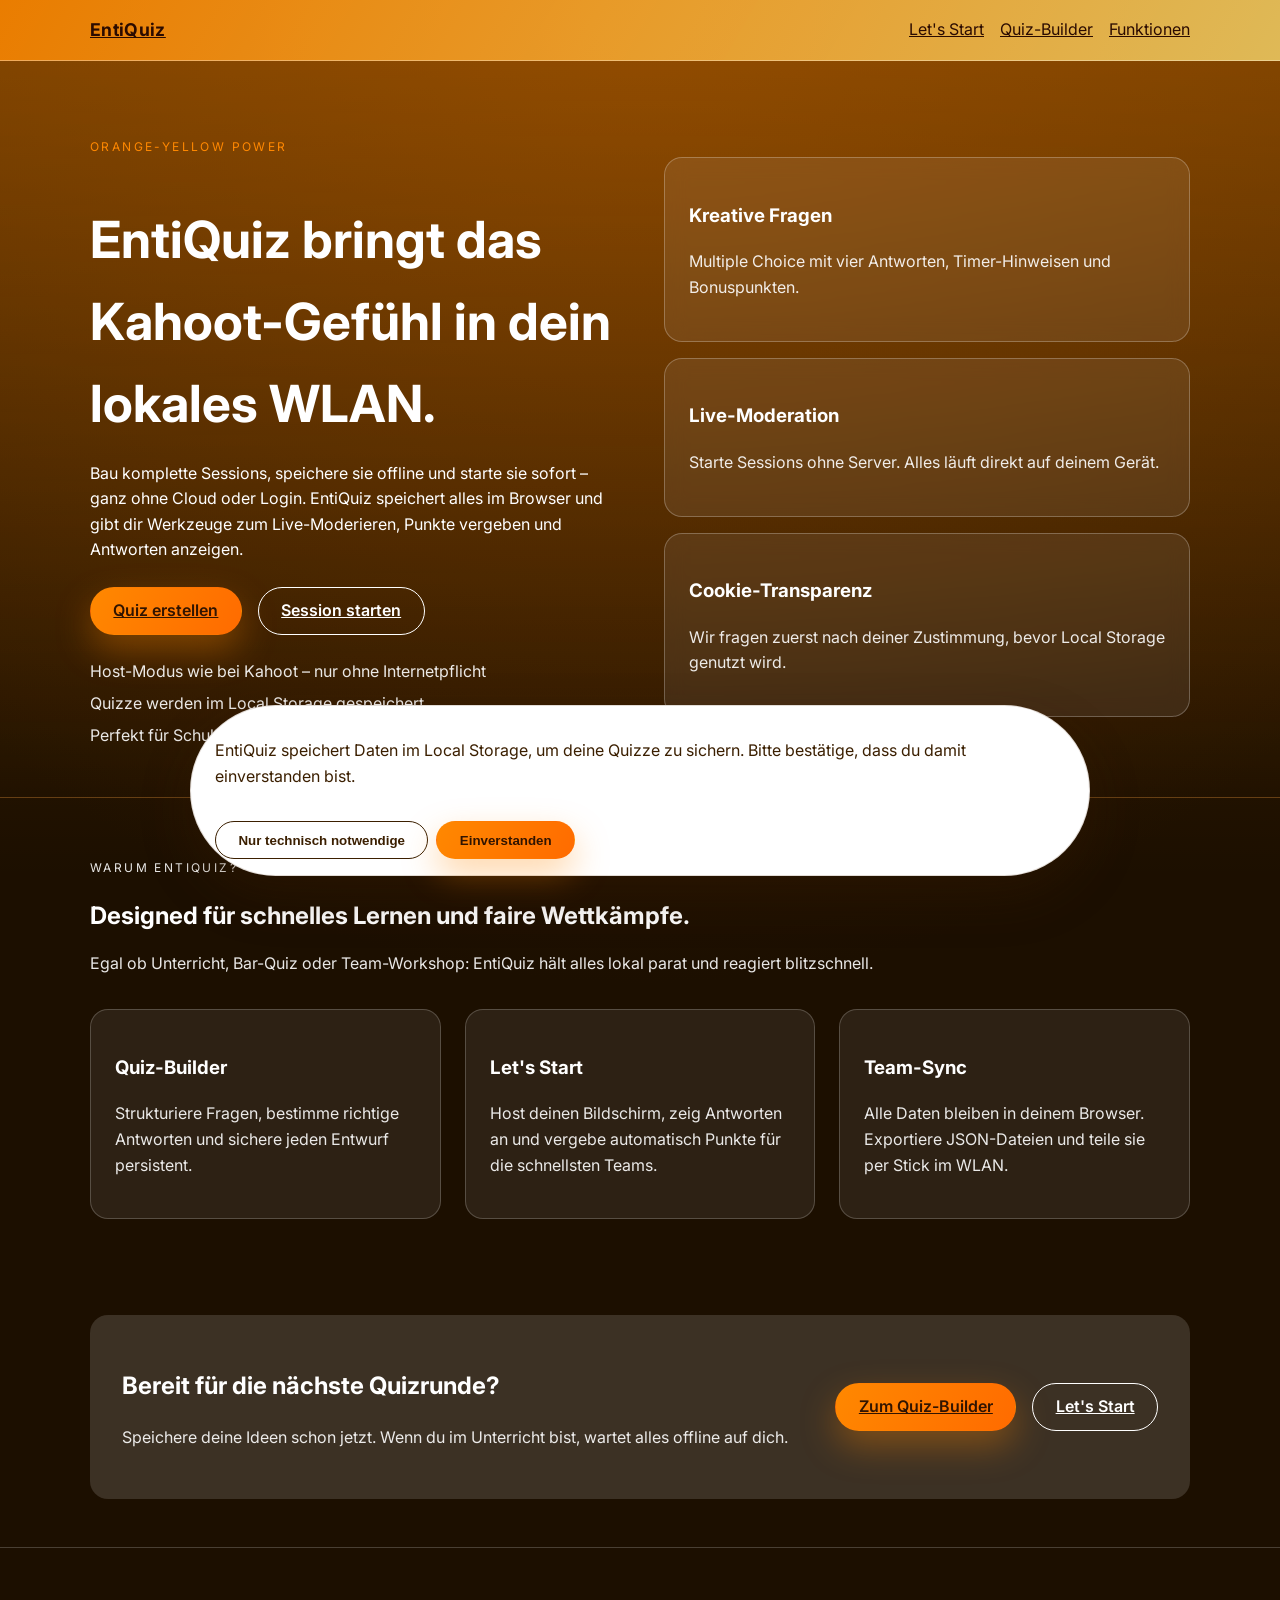
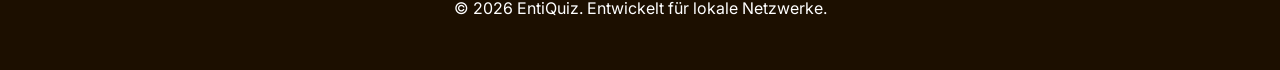
==== commit e1465e5b: "Rebrand site to EntiQuiz with new host features" ====
--- a/index.html
+++ b/index.html
@@ -3,407 +3,124 @@
   <head>
     <meta charset="UTF-8" />
     <meta name="viewport" content="width=device-width, initial-scale=1.0" />
-    <title>Enti Office &mdash; EntiWord &amp; EntiPoint direkt im Browser</title>
+    <title>EntiQuiz &ndash; Dein Kahoot fürs lokale WLAN</title>
     <link rel="preconnect" href="https://fonts.googleapis.com" />
     <link rel="preconnect" href="https://fonts.gstatic.com" crossorigin />
     <link
       href="https://fonts.googleapis.com/css2?family=Inter:wght@400;500;600;700&display=swap"
       rel="stylesheet"
     />
-    <link rel="stylesheet" href="styles.css" />
+    <link rel="stylesheet" href="/styles.css" />
   </head>
-  <body>
-    <header class="top-bar">
-      <div class="container top-bar__inner">
-        <a class="brand" href="#hero">Enti Office</a>
-        <nav class="main-nav" aria-label="Hauptnavigation">
-          <button class="main-nav__toggle" aria-expanded="false" aria-controls="primary-nav">
-            <span class="visually-hidden">Navigation umschalten</span>
-            <span></span>
-            <span></span>
-            <span></span>
-          </button>
-          <ul class="main-nav__list" id="primary-nav">
-            <li><a href="#suite">Suite</a></li>
-            <li><a href="#workspace">Workspace</a></li>
-            <li><a href="#collaboration">Zusammenarbeit</a></li>
-            <li><a href="#pricing">Preise</a></li>
-            <li><a href="#support">Support</a></li>
+  <body data-page="home">
+    <header class="site-header">
+      <div class="container">
+        <a class="brand" href="/">EntiQuiz</a>
+        <nav>
+          <ul class="inline-links">
+            <li><a href="/LetsStart/">Let's Start</a></li>
+            <li><a href="/quiz/">Quiz-Builder</a></li>
+            <li><a href="#funktionen">Funktionen</a></li>
           </ul>
         </nav>
-        <a class="button button--primary" href="#beta">Kostenlos starten</a>
       </div>
     </header>
 
     <main>
-      <section class="hero" id="hero">
-        <div class="container hero__inner">
-          <div class="hero__content">
-            <span class="hero__tag">Kostenlose Office Suite</span>
-            <h1>Enti Office ist deine Alternative zu Microsoft 365.</h1>
+      <section class="hero">
+        <div class="container hero__grid">
+          <div>
+            <p class="eyebrow">Orange-Yellow Power</p>
+            <h1>EntiQuiz bringt das Kahoot-Gef&uuml;hl in dein lokales WLAN.</h1>
             <p>
-              Schreibe Texte in EntiWord, entwerfe Präsentationen mit EntiPoint und arbeite mit deinem Team in Echtzeit. Keine
-              Lizenzen. Keine Installation. Einfach Browser öffnen und loslegen.
+              Bau komplette Sessions, speichere sie offline und starte sie sofort &ndash; ganz ohne Cloud oder Login.
+              EntiQuiz speichert alles im Browser und gibt dir Werkzeuge zum Live-Moderieren, Punkte vergeben und Antworten anzeigen.
             </p>
             <div class="hero__actions">
-              <a class="button button--primary" href="#workspace">Jetzt ausprobieren</a>
-              <a class="button button--ghost" href="#suite">Mehr erfahren</a>
+              <a class="button button--primary" href="/quiz/">Quiz erstellen</a>
+              <a class="button button--ghost" href="/LetsStart/">Session starten</a>
             </div>
-            <dl class="hero__stats">
-              <div>
-                <dt>0 €</dt>
-                <dd>für EntiWord &amp; EntiPoint</dd>
-              </div>
-              <div>
-                <dt>Unbegrenzt</dt>
-                <dd>Teammitglieder &amp; Gäste</dd>
-              </div>
-              <div>
-                <dt>Europäisch</dt>
-                <dd>Hosting &amp; Support aus der EU</dd>
-              </div>
-            </dl>
+            <ul class="hero__facts">
+              <li>Host-Modus wie bei Kahoot &ndash; nur ohne Internetpflicht</li>
+              <li>Quizze werden im Local Storage gespeichert</li>
+              <li>Perfekt f&uuml;r Schul-WLANs, Firmen und Jugendzentren</li>
+            </ul>
           </div>
-          <div class="hero__preview" aria-hidden="true">
-            <div class="preview-card">
-              <header>
-                <span></span><span></span><span></span>
-                <p>Enti Office Workspace</p>
-              </header>
-              <div class="preview-card__body">
-                <div>
-                  <h3>Aktive Dokumente</h3>
-                  <ul>
-                    <li>EntiWord &ndash; Produktstrategie</li>
-                    <li>EntiPoint &ndash; Quartals-Update</li>
-                    <li>EntiWord &ndash; Vertragsvorlage</li>
-                  </ul>
-                </div>
-                <div>
-                  <h3>Live-Status</h3>
-                  <ul>
-                    <li>Lisa kommentiert &ldquo;Brand Story&rdquo;</li>
-                    <li>Marco präsentiert &ldquo;Roadmap Q3&rdquo;</li>
-                    <li>Elena aktualisiert &ldquo;Preisliste&rdquo;</li>
-                  </ul>
-                </div>
-              </div>
-            </div>
-          </div>
-        </div>
-      </section>
-
-      <section class="suite" id="suite">
-        <div class="container">
-          <h2>EntiWord und EntiPoint bilden den Kern von Enti Office.</h2>
-          <p class="section-intro">
-            Wir liefern alle Werkzeuge, die Teams täglich brauchen &ndash; von smarten Vorlagen bis zu nahtloser Freigabe.
-          </p>
-          <div class="suite__grid">
-            <article class="suite-card">
-              <div class="suite-card__icon">📝</div>
-              <h3>EntiWord</h3>
-              <p>Moderner Texteditor mit Formatierungen, Vorlagen und Export als HTML oder PDF.</p>
-              <ul>
-                <li>Echtzeit-Kollaboration und Kommentare</li>
-                <li>Stilvorlagen für Headlines &amp; Absätze</li>
-                <li>Automatischer Versionsverlauf</li>
-              </ul>
+          <div class="card-stack">
+            <article class="card">
+              <h3>Kreative Fragen</h3>
+              <p>Multiple Choice mit vier Antworten, Timer-Hinweisen und Bonuspunkten.</p>
             </article>
-            <article class="suite-card">
-              <div class="suite-card__icon">📊</div>
-              <h3>EntiPoint</h3>
-              <p>Visuelle Präsentationen gestalten, Slides organisieren und live präsentieren.</p>
-              <ul>
-                <li>Drag-and-drop Layouts und Farben</li>
-                <li>Moderator:innen-Ansicht mit Notizen</li>
-                <li>Teile Präsentationen als Link oder Embeds</li>
-              </ul>
+            <article class="card">
+              <h3>Live-Moderation</h3>
+              <p>Starte Sessions ohne Server. Alles l&auml;uft direkt auf deinem Ger&auml;t.</p>
             </article>
-            <article class="suite-card">
-              <div class="suite-card__icon">🤝</div>
-              <h3>Gemeinsamer Workspace</h3>
-              <p>Alle Dokumente zentral, geteilt nach Team und Projekt mit Rollenverwaltung.</p>
-              <ul>
-                <li>Aufgaben &amp; Mentions direkt im Inhalt</li>
-                <li>Benachrichtigungen per Mail oder Slack</li>
-                <li>100% DSGVO-konform</li>
-              </ul>
+            <article class="card">
+              <h3>Cookie-Transparenz</h3>
+              <p>Wir fragen zuerst nach deiner Zustimmung, bevor Local Storage genutzt wird.</p>
             </article>
           </div>
         </div>
       </section>
 
-      <section class="workspace" id="workspace">
-        <div class="container workspace__inner">
-          <div class="workspace__intro">
-            <h2>Teste EntiWord und EntiPoint sofort im Browser.</h2>
+      <section class="section" id="funktionen">
+        <div class="container">
+          <div class="section__intro">
+            <p class="eyebrow">Warum EntiQuiz?</p>
+            <h2>Designed f&uuml;r schnelles Lernen und faire Wettk&auml;mpfe.</h2>
             <p>
-              Die Demo speichert alles lokal in deinem Browser. Kein Konto notwendig &ndash; einfach ausprobieren und fühlen, wie
-              leicht modernes Arbeiten sein kann.
+              Egal ob Unterricht, Bar-Quiz oder Team-Workshop: EntiQuiz h&auml;lt alles lokal parat und reagiert blitzschnell.
             </p>
-            <div class="workspace__switcher" role="tablist" aria-label="Apps in Enti Office">
-              <button class="switcher-button is-active" role="tab" aria-selected="true" data-target="word-app">EntiWord</button>
-              <button class="switcher-button" role="tab" aria-selected="false" data-target="point-app">EntiPoint</button>
-            </div>
           </div>
-          <div class="workspace__apps">
-            <section class="app app--active" id="word-app" role="tabpanel" aria-label="EntiWord Texteditor">
-              <div class="word-toolbar" role="toolbar" aria-label="EntiWord Werkzeugleiste">
-                <button type="button" data-command="bold" aria-label="Fett">B</button>
-                <button type="button" data-command="italic" aria-label="Kursiv"><em>I</em></button>
-                <button type="button" data-command="underline" aria-label="Unterstreichen"><u>U</u></button>
-                <button type="button" data-command="insertUnorderedList" aria-label="Aufzählung">•</button>
-                <button type="button" data-command="insertOrderedList" aria-label="Nummerierte Liste">1.</button>
-                <button type="button" data-command="justifyLeft" aria-label="Linksbündig">⟸</button>
-                <button type="button" data-command="justifyCenter" aria-label="Zentriert">⟺</button>
-                <button type="button" data-command="justifyRight" aria-label="Rechtsbündig">⟹</button>
-                <label class="word-toolbar__select" aria-label="Schriftgröße">
-                  <span>Größe</span>
-                  <select data-command="fontSize">
-                    <option value="3" selected>Mittel</option>
-                    <option value="2">Klein</option>
-                    <option value="4">Groß</option>
-                    <option value="5">Sehr groß</option>
-                  </select>
-                </label>
-                <label class="word-toolbar__color" aria-label="Textfarbe">
-                  <span>A</span>
-                  <input type="color" data-command="foreColor" value="#1d1b4b" />
-                </label>
-                <label class="word-toolbar__color" aria-label="Hintergrundfarbe">
-                  <span>Bg</span>
-                  <input type="color" data-command="hiliteColor" value="#fdf6b2" />
-                </label>
-                <button type="button" id="word-clear">Neu</button>
-                <button type="button" id="word-export">Download</button>
-              </div>
-              <article id="word-editor" class="word-editor" contenteditable="true">
-                <h1>Willkommen in EntiWord 👋</h1>
-                <p>
-                  EntiWord bietet dir ein fokussiertes Schreibgefühl. Markiere Text und verwende die Werkzeuge oben, um Inhalte zu
-                  gestalten. Alles, was du hier schreibst, bleibt lokal im Browser gespeichert.
-                </p>
-                <p>
-                  Tipp: Du kannst mit <strong>Strg + B</strong> oder <strong>Cmd + B</strong> Text fett formatieren oder mit
-                  <strong>Strg + Z</strong> rückgängig machen.
-                </p>
-              </article>
-            </section>
-
-            <section class="app" id="point-app" role="tabpanel" aria-label="EntiPoint Präsentationseditor" hidden>
-              <div class="point-layout">
-                <aside class="point-slides" aria-label="Folienübersicht">
-                  <header>
-                    <h3>Folien</h3>
-                    <div class="point-slides__actions">
-                      <button type="button" id="point-add-slide">+ Folie</button>
-                      <button type="button" id="point-duplicate-slide" title="Folie duplizieren">Duplizieren</button>
-                      <button type="button" id="point-delete-slide" title="Folie löschen">Löschen</button>
-                    </div>
-                  </header>
-                  <ul id="point-slide-list"></ul>
-                </aside>
-                <div class="point-editor">
-                  <div class="point-editor__fields">
-                    <label>
-                      Titel
-                      <input type="text" id="point-title" placeholder="Titel eingeben" />
-                    </label>
-                    <label>
-                      Stichpunkte (je Zeile eine)
-                      <textarea id="point-bullets" rows="6" placeholder="Neue Idee\nWichtiger KPI\nNächste Schritte"></textarea>
-                    </label>
-                    <label>
-                      Hintergrundfarbe
-                      <input type="color" id="point-background" value="#1d1b4b" />
-                    </label>
-                    <label>
-                      Sprecher:innennotizen
-                      <textarea id="point-notes" rows="4" placeholder="Hinweise für dich während der Präsentation"></textarea>
-                    </label>
-                    <div class="point-editor__actions">
-                      <button type="button" id="point-start">Präsentation starten</button>
-                      <button type="button" id="point-export">Slides exportieren</button>
-                    </div>
-                  </div>
-                  <div class="point-preview" aria-live="polite">
-                    <div class="point-preview__slide" id="point-preview"></div>
-                    <div class="point-preview__notes">
-                      <h4>Notizen</h4>
-                      <p id="point-preview-notes">Keine Notizen vorhanden.</p>
-                    </div>
-                  </div>
-                </div>
-              </div>
-            </section>
-          </div>
-        </div>
-      </section>
-
-      <section class="collaboration" id="collaboration">
-        <div class="container collaboration__inner">
-          <div>
-            <h2>Arbeitet gemeinsam &ndash; egal ob im Büro oder remote.</h2>
-            <p>
-              Co-Authoring, Kommentare und Aufgaben funktionieren live in jedem Dokument. Lade Gäste zu bestimmten Projekten ein
-              und behalte per Aktivitätenverlauf den Überblick.
-            </p>
-            <ul class="feature-list">
-              <li><strong>Live-Cursor</strong> zeigen, wer gerade welchen Abschnitt bearbeitet.</li>
-              <li><strong>Rollenbasierte Freigaben</strong> schützen vertrauliche Dokumente.</li>
-              <li><strong>Integrationen</strong> mit Slack, Teams und Zapier verbinden bestehende Workflows.</li>
-            </ul>
-          </div>
-          <div class="collaboration__panel" aria-hidden="true">
-            <div class="activity-card">
-              <h3>Aktivitäten</h3>
-              <ul>
-                <li>🔁 Marketing Hub geteilt mit Vertrieb</li>
-                <li>💬 3 neue Kommentare in &ldquo;Launch Plan&rdquo;</li>
-                <li>📊 EntiPoint &ldquo;Townhall&rdquo; wurde live gestreamt</li>
-                <li>✅ Vertrag von Legal freigegeben</li>
-              </ul>
-            </div>
-            <div class="activity-card">
-              <h3>Integrationen</h3>
-              <div class="integration-grid">
-                <span>Slack</span><span>Teams</span><span>Drive</span><span>HubSpot</span><span>Notion</span><span>Zapier</span>
-              </div>
-            </div>
-          </div>
-        </div>
-      </section>
-
-      <section class="pricing" id="pricing">
-        <div class="container">
-          <h2>Faire Preise für jedes Team.</h2>
-          <div class="pricing__grid">
-            <article class="pricing-card">
-              <h3>Free</h3>
-              <p class="pricing-card__price">0 €</p>
-              <ul>
-                <li>EntiWord &amp; EntiPoint</li>
-                <li>Unbegrenzte Dokumente</li>
-                <li>1 GB Speicher pro Nutzer:in</li>
-              </ul>
-              <button class="button button--ghost" type="button">Kostenlos starten</button>
+          <div class="grid grid--3">
+            <article class="feature">
+              <h3>Quiz-Builder</h3>
+              <p>Strukturiere Fragen, bestimme richtige Antworten und sichere jeden Entwurf persistent.</p>
             </article>
-            <article class="pricing-card">
-              <h3>Teams</h3>
-              <p class="pricing-card__price">8 €</p>
-              <ul>
-                <li>Alles aus Free</li>
-                <li>Gemeinsamer Speicher &amp; SSO</li>
-                <li>Admin-Konsole &amp; Support</li>
-              </ul>
-              <button class="button button--primary" type="button">Beta sichern</button>
+            <article class="feature">
+              <h3>Let's Start</h3>
+              <p>Host deinen Bildschirm, zeig Antworten an und vergebe automatisch Punkte f&uuml;r die schnellsten Teams.</p>
             </article>
-            <article class="pricing-card">
-              <h3>Enterprise</h3>
-              <p class="pricing-card__price">Auf Anfrage</p>
-              <ul>
-                <li>Eigene Domain &amp; Hosting</li>
-                <li>Dedizierter Account Manager</li>
-                <li>Erweiterte Compliance</li>
-              </ul>
-              <button class="button button--ghost" type="button">Kontakt aufnehmen</button>
+            <article class="feature">
+              <h3>Team-Sync</h3>
+              <p>Alle Daten bleiben in deinem Browser. Exportiere JSON-Dateien und teile sie per Stick im WLAN.</p>
             </article>
           </div>
         </div>
       </section>
 
-      <section class="support" id="support">
-        <div class="container support__inner">
+      <section class="section">
+        <div class="container CTA">
           <div>
-            <h2>Bereit für Enti Office?</h2>
-            <p>Trage dich in die Beta ein, erhalte Tutorials und sichere dir direkten Support durch das Enti Team.</p>
-            <ul class="feature-list">
-              <li>Früher Zugang zu EntiWord &amp; EntiPoint</li>
-              <li>Exklusive Templates und Webinare</li>
-              <li>Monatliche Produktupdates</li>
-            </ul>
+            <h2>Bereit f&uuml;r die n&auml;chste Quizrunde?</h2>
+            <p>Speichere deine Ideen schon jetzt. Wenn du im Unterricht bist, wartet alles offline auf dich.</p>
           </div>
-          <form class="support-form" id="beta" novalidate>
-            <div class="form-field">
-              <label for="beta-name">Name</label>
-              <input type="text" id="beta-name" name="name" placeholder="Vor- und Nachname" required />
-            </div>
-            <div class="form-field">
-              <label for="beta-email">E-Mail</label>
-              <input type="email" id="beta-email" name="email" placeholder="du@example.com" required />
-            </div>
-            <div class="form-field">
-              <label for="beta-team">Teamgröße</label>
-              <select id="beta-team" name="team">
-                <option value="1-5">1-5 Personen</option>
-                <option value="6-20">6-20 Personen</option>
-                <option value="21-100">21-100 Personen</option>
-                <option value="100+">100+ Personen</option>
-              </select>
-            </div>
-            <div class="form-field">
-              <label for="beta-message">Wo wollt ihr Enti Office einsetzen?</label>
-              <textarea id="beta-message" name="message" rows="4" placeholder="Marketing, Vertrieb, Unternehmensweite Kollaboration..."></textarea>
-            </div>
-            <button class="button button--primary" type="submit">Kostenlosen Zugang anfordern</button>
-            <p class="form-feedback" role="status" aria-live="polite"></p>
-          </form>
+          <div class="hero__actions">
+            <a class="button button--primary" href="/quiz/">Zum Quiz-Builder</a>
+            <a class="button button--ghost" href="/LetsStart/">Let's Start</a>
+          </div>
         </div>
       </section>
     </main>
 
-    <footer class="footer">
-      <div class="container footer__inner">
-        <div>
-          <a class="brand" href="#hero">Enti Office</a>
-          <p>Die europäische Office Suite für Teams, die smart und sicher arbeiten wollen.</p>
-        </div>
-        <div class="footer__links">
-          <div>
-            <h4>Produkte</h4>
-            <ul>
-              <li><a href="#suite">Überblick</a></li>
-              <li><a href="#word-app">EntiWord</a></li>
-              <li><a href="#point-app">EntiPoint</a></li>
-            </ul>
-          </div>
-          <div>
-            <h4>Unternehmen</h4>
-            <ul>
-              <li><a href="#collaboration">Sicherheit</a></li>
-              <li><a href="#pricing">Preise</a></li>
-              <li><a href="mailto:hello@enti-office.com">Kontakt</a></li>
-            </ul>
-          </div>
-          <div>
-            <h4>Rechtliches</h4>
-            <ul>
-              <li><a href="#">Impressum</a></li>
-              <li><a href="#">Datenschutz</a></li>
-              <li><a href="#">Nutzungsbedingungen</a></li>
-            </ul>
-          </div>
-        </div>
-        <p class="footer__copy">&copy; <span id="year"></span> Enti Office. Alle Rechte vorbehalten.</p>
+    <footer class="site-footer">
+      <div class="container">
+        <p>&copy; <span data-year></span> EntiQuiz. Entwickelt f&uuml;r lokale Netzwerke.</p>
       </div>
     </footer>
 
-    <div class="point-presenter" aria-hidden="true" hidden>
-      <div class="point-presenter__stage">
-        <div class="point-presenter__slide"></div>
-        <aside class="point-presenter__notes">
-          <h3>Notizen</h3>
-          <p></p>
-        </aside>
-      </div>
-      <div class="point-presenter__controls">
-        <button type="button" data-action="prev">Zurück</button>
-        <button type="button" data-action="next">Weiter</button>
-        <button type="button" data-action="close">Beenden</button>
+    <div class="cookie-banner" data-cookie-banner>
+      <div class="cookie-banner__inner">
+        <p>
+          EntiQuiz speichert Daten im Local Storage, um deine Quizze zu sichern. Bitte best&auml;tige, dass du damit einverstanden bist.
+        </p>
+        <div class="cookie-banner__actions">
+          <button class="button button--ghost" type="button" data-cookie-decline>Nur technisch notwendige</button>
+          <button class="button button--primary" type="button" data-cookie-accept>Einverstanden</button>
+        </div>
       </div>
     </div>
 
-    <script src="main.js"></script>
+    <script src="/main.js" defer></script>
   </body>
 </html>
--- a/styles.css
+++ b/styles.css
@@ -1,33 +1,39 @@
 :root {
   color-scheme: light;
-  --bg: #0f172a;
-  --bg-soft: #111c36;
-  --surface: #ffffff;
-  --surface-strong: #eef2ff;
-  --accent: #6366f1;
-  --accent-strong: #4f46e5;
-  --accent-soft: rgba(99, 102, 241, 0.1);
-  --text: #0b1220;
-  --muted: #475569;
-  --border: rgba(15, 23, 42, 0.08);
-  --radius-lg: 24px;
-  --radius-md: 16px;
-  --radius-sm: 10px;
   font-family: 'Inter', system-ui, -apple-system, BlinkMacSystemFont, 'Segoe UI', sans-serif;
-}
-
-*,
-*::before,
-*::after {
+  --bg: #1c0f00;
+  --bg-soft: #2b1400;
+  --surface: #fffaf2;
+  --surface-muted: #fff1db;
+  --border: rgba(77, 41, 0, 0.16);
+  --text: #3b1f00;
+  --muted: #9c6c32;
+  --primary: #ff8800;
+  --primary-dark: #ff6b00;
+  --primary-soft: rgba(255, 136, 0, 0.18);
+  --accent: #ffd866;
+  --radius: 18px;
+}
+
+*, *::before, *::after {
   box-sizing: border-box;
 }
 
 body {
   margin: 0;
   font-family: inherit;
-  background: linear-gradient(180deg, #0f172a 0%, #1f2937 50%, #111827 100%);
+  background: radial-gradient(circle at top, #442100 0%, var(--bg) 55%);
   color: var(--surface);
   line-height: 1.6;
+}
+
+a {
+  color: inherit;
+}
+
+a:hover,
+a:focus {
+  text-decoration: underline;
 }
 
 img {
@@ -35,96 +41,43 @@
   display: block;
 }
 
-a {
-  color: inherit;
-  text-decoration: none;
-}
-
-a:hover,
-a:focus {
-  text-decoration: underline;
-}
-
-.visually-hidden {
-  position: absolute;
-  width: 1px;
-  height: 1px;
-  padding: 0;
-  margin: -1px;
-  overflow: hidden;
-  clip: rect(0, 0, 0, 0);
-  border: 0;
-}
-
 .container {
   width: min(1100px, 92vw);
   margin: 0 auto;
 }
 
-.top-bar {
+.site-header {
+  background: linear-gradient(120deg, rgba(255, 136, 0, 0.9), rgba(255, 214, 102, 0.85));
+  border-bottom: 1px solid rgba(255, 255, 255, 0.35);
   position: sticky;
   top: 0;
   z-index: 10;
-  backdrop-filter: blur(18px);
-  background: rgba(15, 23, 42, 0.78);
-  border-bottom: 1px solid rgba(148, 163, 184, 0.12);
-}
-
-.top-bar__inner {
-  display: flex;
-  align-items: center;
-  justify-content: space-between;
-  padding: 18px 0;
-  gap: 1rem;
+  color: #2b0b00;
+}
+
+.site-header .container {
+  display: flex;
+  justify-content: space-between;
+  align-items: center;
+  padding: 1rem 0;
 }
 
 .brand {
-  font-size: 1.15rem;
   font-weight: 700;
+  font-size: 1.1rem;
   letter-spacing: 0.02em;
 }
 
-.main-nav {
-  display: flex;
-  align-items: center;
-  gap: 1rem;
-}
-
-.main-nav__toggle {
-  display: none;
-  flex-direction: column;
-  gap: 5px;
-  padding: 8px;
-  background: none;
-  border: 1px solid rgba(148, 163, 184, 0.4);
-  border-radius: var(--radius-sm);
-  color: var(--surface);
-}
-
-.main-nav__toggle span {
-  display: block;
-  width: 20px;
-  height: 2px;
-  background: currentColor;
-}
-
-.main-nav__list {
+.inline-links {
+  display: flex;
+  gap: 1rem;
   list-style: none;
-  display: flex;
-  gap: 1.5rem;
   padding: 0;
   margin: 0;
 }
 
-.main-nav__list a {
-  font-weight: 500;
-  color: rgba(255, 255, 255, 0.88);
-}
-
-.main-nav__list a:hover,
-.main-nav__list a:focus {
-  color: #fff;
-  text-decoration: none;
+.inline-links a[aria-current="page"] {
+  color: var(--primary);
 }
 
 .button {
@@ -140,780 +93,510 @@
 }
 
 .button--primary {
-  background: linear-gradient(120deg, var(--accent) 0%, #8b5cf6 100%);
-  color: #fff;
-  box-shadow: 0 16px 35px rgba(99, 102, 241, 0.25);
-}
-
-.button--primary:hover,
-.button--primary:focus {
-  transform: translateY(-1px);
-  box-shadow: 0 20px 40px rgba(99, 102, 241, 0.35);
+  background: linear-gradient(120deg, var(--primary), var(--primary-dark));
+  color: #311400;
+  box-shadow: 0 15px 35px rgba(255, 136, 0, 0.35);
 }
 
 .button--ghost {
   background: transparent;
-  border-color: rgba(148, 163, 184, 0.35);
+  border: 1px solid currentColor;
+  color: inherit;
+}
+
+.button:disabled {
+  opacity: 0.6;
+  cursor: not-allowed;
+}
+
+.hero {
+  padding: 4rem 0 3rem;
+  background: linear-gradient(180deg, rgba(255, 136, 0, 0.25), transparent);
+  border-bottom: 1px solid rgba(255, 255, 255, 0.08);
+}
+
+.hero__grid {
+  display: grid;
+  gap: 3rem;
+  grid-template-columns: repeat(auto-fit, minmax(280px, 1fr));
+  align-items: center;
+}
+
+.hero h1 {
+  font-size: clamp(2.2rem, 4vw, 3.2rem);
+  margin-bottom: 1rem;
+}
+
+.hero__actions {
+  display: flex;
+  flex-wrap: wrap;
+  gap: 1rem;
+  margin: 1.5rem 0;
+}
+
+.hero__facts {
+  list-style: none;
+  padding: 0;
+  margin: 0;
+  display: flex;
+  flex-direction: column;
+  gap: 0.4rem;
+  color: rgba(255, 255, 255, 0.8);
+}
+
+.card-stack {
+  display: flex;
+  flex-direction: column;
+  gap: 1rem;
+}
+
+.card {
+  background: rgba(255, 255, 255, 0.08);
+  border: 1px solid rgba(255, 255, 255, 0.25);
+  padding: 1.5rem;
+  border-radius: var(--radius);
+  backdrop-filter: blur(10px);
+}
+
+.section {
+  padding: 3rem 0;
+}
+
+.section__intro {
+  margin-bottom: 2rem;
+}
+
+.section__intro h2,
+.section__intro h1 {
+  margin-bottom: 0.4rem;
+}
+
+.eyebrow {
+  text-transform: uppercase;
+  letter-spacing: 0.2em;
+  font-size: 0.75rem;
+  color: var(--primary);
+  margin-bottom: 0.6rem;
+}
+
+.grid {
+  display: grid;
+  gap: 1.5rem;
+}
+
+.grid--3 {
+  grid-template-columns: repeat(auto-fit, minmax(230px, 1fr));
+}
+
+.feature {
+  background: rgba(255, 255, 255, 0.08);
+  border-radius: var(--radius);
+  padding: 1.5rem;
+  border: 1px solid rgba(255, 255, 255, 0.2);
+}
+
+.CTA {
+  background: rgba(255, 255, 255, 0.14);
+  border-radius: var(--radius);
+  padding: 2rem;
+  display: flex;
+  flex-wrap: wrap;
+  align-items: center;
+  justify-content: space-between;
+  gap: 2rem;
+}
+
+.site-footer {
+  border-top: 1px solid rgba(255, 255, 255, 0.2);
+  padding: 2rem 0;
+  text-align: center;
+  color: rgba(255, 255, 255, 0.7);
+}
+
+.section, .panel, .hero, .site-footer {
   color: #fff;
 }
 
-.button--ghost:hover,
-.button--ghost:focus {
-  background: rgba(148, 163, 184, 0.12);
-}
-
-.hero {
-  padding: 90px 0 80px;
-}
-
-.hero__inner {
+.panel {
+  background: var(--surface);
+  color: var(--text);
+  border-radius: var(--radius);
+  padding: 1.5rem;
+  border: 1px solid var(--border);
+  box-shadow: 0 30px 60px rgba(17, 8, 0, 0.18);
+}
+
+.builder__grid {
   display: grid;
-  grid-template-columns: repeat(auto-fit, minmax(260px, 1fr));
-  gap: 3rem;
-  align-items: center;
-}
-
-.hero__content h1 {
-  font-size: clamp(2.4rem, 4vw, 3.1rem);
-  line-height: 1.1;
-  margin: 0 0 1rem;
-}
-
-.hero__content p {
-  color: rgba(241, 245, 249, 0.85);
-  max-width: 520px;
-}
-
-.hero__tag {
-  display: inline-flex;
-  padding: 0.3rem 0.8rem;
+  grid-template-columns: repeat(auto-fit, minmax(280px, 1fr));
+  gap: 1.5rem;
+  margin-bottom: 2rem;
+}
+
+.form {
+  display: flex;
+  flex-direction: column;
+  gap: 1rem;
+}
+
+label {
+  display: flex;
+  flex-direction: column;
+  gap: 0.4rem;
+  font-weight: 600;
+  font-size: 0.9rem;
+}
+
+input,
+textarea,
+select {
+  border-radius: 10px;
+  border: 1px solid var(--border);
+  padding: 0.65rem 0.8rem;
+  font-family: inherit;
+  font-size: 1rem;
+  background: #fff;
+}
+
+textarea {
+  resize: vertical;
+}
+
+.answer-grid {
+  display: grid;
+  grid-template-columns: repeat(auto-fit, minmax(180px, 1fr));
+  gap: 1rem;
+}
+
+.panel__header {
+  display: flex;
+  align-items: center;
+  justify-content: space-between;
+  gap: 1rem;
+  flex-wrap: wrap;
+}
+
+.question-list {
+  list-style: none;
+  padding: 0;
+  margin: 1rem 0 2rem;
+  display: flex;
+  flex-direction: column;
+  gap: 0.6rem;
+}
+
+.question-list li {
+  background: var(--surface-muted);
+  border-radius: 12px;
+  padding: 0.8rem;
+  border: 1px solid var(--border);
+  display: flex;
+  justify-content: space-between;
+  gap: 1rem;
+}
+
+.question-list button {
+  border: none;
+  background: none;
+  color: var(--primary);
+  font-weight: 600;
+  cursor: pointer;
+}
+
+.saved-list {
+  list-style: none;
+  padding: 0;
+  margin: 1rem 0 0;
+  display: flex;
+  flex-direction: column;
+  gap: 1rem;
+}
+
+.saved-item {
+  border: 1px solid var(--border);
+  border-radius: 14px;
+  padding: 1rem;
+  display: flex;
+  justify-content: space-between;
+  align-items: center;
+  flex-wrap: wrap;
+  gap: 1rem;
+  background: var(--surface-muted);
+}
+
+.saved-item__meta h3 {
+  margin: 0 0 0.2rem;
+}
+
+.saved-item__meta p {
+  margin: 0;
+  color: var(--muted);
+  font-size: 0.9rem;
+}
+
+.saved-item__actions {
+  display: flex;
+  gap: 0.5rem;
+}
+
+.saved-item__actions button {
   border-radius: 999px;
-  background: rgba(148, 163, 184, 0.18);
-  color: rgba(226, 232, 240, 0.88);
-  font-size: 0.85rem;
+  border: 1px solid var(--primary);
+  padding: 0.4rem 0.9rem;
+  background: transparent;
+  color: var(--primary);
+  cursor: pointer;
   font-weight: 600;
+}
+
+.saved-item__actions button[data-action="delete"] {
+  border-color: #ef4444;
+  color: #ef4444;
+}
+
+.host__board {
+  display: grid;
+  grid-template-columns: 2fr 1fr;
+  gap: 1.5rem;
+  margin-top: 2rem;
+}
+
+@media (max-width: 900px) {
+  .host__board {
+    grid-template-columns: 1fr;
+  }
+}
+
+.host__question header {
   margin-bottom: 1rem;
 }
 
-.hero__actions {
+.answer-list {
+  list-style: none;
+  padding: 0;
+  margin: 0;
+  display: grid;
+  gap: 0.8rem;
+}
+
+.answer-list li {
+  border: 1px solid var(--border);
+  border-radius: 12px;
+  padding: 0.85rem;
+  background: var(--surface-muted);
+  display: flex;
+  justify-content: space-between;
+  align-items: center;
+  transition: transform 0.2s ease, box-shadow 0.2s ease;
+}
+
+.answer-list li.is-revealed {
+  opacity: 0.85;
+}
+
+.answer-list li.is-revealed.is-correct {
+  border-color: var(--primary);
+  background: linear-gradient(120deg, var(--primary-soft), rgba(255, 214, 102, 0.4));
+  box-shadow: 0 12px 35px rgba(255, 136, 0, 0.35);
+  transform: translateY(-2px);
+}
+
+.answer-list span {
+  font-weight: 600;
+}
+
+.answer-list small {
+  color: var(--muted);
+}
+
+.host__controls {
+  display: flex;
+  justify-content: space-between;
+  margin-top: 1.5rem;
+}
+
+.host__sidebar {
+  display: flex;
+  flex-direction: column;
+  gap: 2rem;
+}
+
+.timer {
+  font-size: 2rem;
+  font-weight: 700;
+}
+
+.timer__actions {
+  display: flex;
+  gap: 0.5rem;
+}
+
+.scoreboard {
+  list-style: none;
+  padding: 0;
+  margin: 1rem 0 0;
+  display: flex;
+  flex-direction: column;
+  gap: 0.8rem;
+}
+
+.scoreboard li {
+  border: 1px solid var(--border);
+  border-radius: 12px;
+  padding: 0.8rem;
+  display: flex;
+  justify-content: space-between;
+  align-items: center;
+  background: var(--surface-muted);
+}
+
+.scoreboard__name {
+  font-weight: 600;
+}
+
+.scoreboard__actions {
+  display: flex;
+  align-items: center;
+  gap: 0.4rem;
+}
+
+.scoreboard__actions input {
+  width: 70px;
+  padding: 0.3rem 0.5rem;
+}
+
+.scoreboard__actions button {
+  border: none;
+  background: var(--primary);
+  color: #311400;
+  border-radius: 10px;
+  padding: 0.35rem 0.8rem;
+  cursor: pointer;
+  font-weight: 600;
+}
+.scoreboard__actions button:hover {
+  background: var(--primary-dark);
+}
+
+.cookie-banner {
+  position: fixed;
+  inset: auto 0 1.5rem;
+  display: none;
+  justify-content: center;
+  padding: 0 1rem;
+  z-index: 20;
+}
+
+.cookie-banner__inner {
+  background: #fff;
+  color: var(--text);
+  border-radius: 999px;
+  padding: 1rem 1.5rem;
+  box-shadow: 0 20px 50px rgba(58, 29, 0, 0.3);
+  border: 1px solid var(--border);
+  display: flex;
+  flex-wrap: wrap;
+  align-items: center;
+  gap: 1rem;
+  max-width: 900px;
+}
+
+.cookie-banner__actions {
+  display: flex;
+  gap: 0.5rem;
+}
+
+.cookie-banner--visible {
+  display: flex;
+}
+
+.muted {
+  color: var(--muted);
+  margin-top: 0.5rem;
+}
+
+.host__select {
+  display: flex;
+  gap: 1rem;
+  align-items: flex-end;
+  flex-wrap: wrap;
+}
+
+.host__select select {
+  min-width: 220px;
+}
+
+.card p,
+.feature p,
+.panel p {
+  color: rgba(59, 31, 0, 0.78);
+}
+
+.hero .card p,
+.hero .feature p,
+.section p,
+.section li,
+.hero__facts li {
+  color: rgba(255, 255, 255, 0.9);
+}
+
+.panel .muted {
+  color: var(--muted);
+}
+
+body[data-page="home"] main {
+  background: linear-gradient(180deg, rgba(255, 136, 0, 0.22), transparent 55%);
+}
+
+body[data-page="quiz"],
+body[data-page="host"] {
+  background: radial-gradient(circle at top, rgba(255, 136, 0, 0.25), var(--bg));
+}
+
+body[data-page="quiz"] .section,
+body[data-page="host"] .section {
+  color: var(--text);
+  padding-top: 2.5rem;
+}
+
+body[data-page="quiz"] .section__intro p,
+body[data-page="host"] .section__intro p {
+  color: rgba(255, 255, 255, 0.85);
+}
+
+.podium-form select {
+  background: #fff;
+}
+
+.podium-actions {
   display: flex;
   flex-wrap: wrap;
   gap: 0.75rem;
-  margin: 2rem 0 2.5rem;
-}
-
-.hero__stats {
-  display: grid;
-  grid-template-columns: repeat(auto-fit, minmax(140px, 1fr));
-  gap: 1.5rem;
-  margin: 0;
-}
-
-.hero__stats div {
-  background: rgba(15, 23, 42, 0.5);
-  border: 1px solid rgba(148, 163, 184, 0.14);
-  border-radius: var(--radius-md);
-  padding: 1.4rem;
-}
-
-.hero__stats dt {
-  font-size: 1.6rem;
-  font-weight: 700;
-  margin-bottom: 0.35rem;
-}
-
-.hero__stats dd {
-  margin: 0;
-  color: rgba(226, 232, 240, 0.68);
-}
-
-.hero__preview .preview-card {
-  background: rgba(15, 23, 42, 0.6);
-  border-radius: var(--radius-lg);
-  border: 1px solid rgba(99, 102, 241, 0.15);
-  padding: 1.6rem;
-  display: grid;
-  gap: 1.6rem;
-  box-shadow: 0 35px 70px rgba(15, 23, 42, 0.45);
-}
-
-.preview-card header {
-  display: flex;
-  align-items: center;
-  gap: 0.6rem;
-  color: rgba(226, 232, 240, 0.7);
-  font-size: 0.95rem;
-}
-
-.preview-card header span {
-  width: 10px;
-  height: 10px;
-  border-radius: 50%;
-  background: rgba(226, 232, 240, 0.4);
-}
-
-.preview-card__body {
-  display: grid;
-  gap: 1rem;
-}
-
-.preview-card__body h3 {
-  margin: 0 0 0.5rem;
-  font-size: 1rem;
-  color: #fff;
-}
-
-.preview-card__body ul {
-  list-style: none;
-  margin: 0;
-  padding: 0;
-  color: rgba(226, 232, 240, 0.7);
-}
-
-.preview-card__body li {
-  padding: 0.35rem 0;
-}
-
-section {
-  background: transparent;
-}
-
-.section-intro {
-  color: rgba(226, 232, 240, 0.76);
-  max-width: 640px;
-  margin: 0 auto 2.5rem;
-  text-align: center;
-}
-
-.suite {
-  padding: 90px 0;
-}
-
-.suite h2 {
-  text-align: center;
-  font-size: clamp(2rem, 3vw, 2.4rem);
-  margin-bottom: 1rem;
-}
-
-.suite__grid {
-  margin-top: 3rem;
-  display: grid;
-  grid-template-columns: repeat(auto-fit, minmax(220px, 1fr));
-  gap: 1.5rem;
-}
-
-.suite-card {
-  background: rgba(15, 23, 42, 0.55);
-  border-radius: var(--radius-md);
-  border: 1px solid rgba(99, 102, 241, 0.18);
-  padding: 2rem;
-  display: grid;
-  gap: 1rem;
-}
-
-.suite-card__icon {
-  width: 48px;
-  height: 48px;
-  display: grid;
-  place-items: center;
-  font-size: 1.6rem;
-  background: rgba(99, 102, 241, 0.12);
-  border-radius: 14px;
-}
-
-.suite-card ul {
-  margin: 0;
-  padding-left: 1.1rem;
-  color: rgba(226, 232, 240, 0.75);
-}
-
-.workspace {
-  padding: 90px 0;
-}
-
-.workspace__inner {
-  display: grid;
-  gap: 2.5rem;
-}
-
-.workspace__intro h2 {
-  font-size: clamp(2rem, 3.2vw, 2.4rem);
-  margin: 0 0 1rem;
-}
-
-.workspace__intro p {
-  color: rgba(226, 232, 240, 0.8);
-  max-width: 600px;
-}
-
-.workspace__switcher {
-  display: inline-flex;
-  border: 1px solid rgba(99, 102, 241, 0.3);
-  border-radius: 999px;
-  padding: 0.3rem;
-  margin-top: 2rem;
-  background: rgba(15, 23, 42, 0.6);
-}
-
-.switcher-button {
-  background: transparent;
-  color: rgba(226, 232, 240, 0.7);
-  border: none;
-  padding: 0.6rem 1.4rem;
-  border-radius: 999px;
-  font-weight: 600;
-  cursor: pointer;
-}
-
-.switcher-button.is-active {
-  background: linear-gradient(120deg, var(--accent) 0%, #8b5cf6 100%);
-  color: #fff;
-}
-
-.workspace__apps {
-  display: grid;
-  background: rgba(15, 23, 42, 0.55);
-  border: 1px solid rgba(99, 102, 241, 0.18);
-  border-radius: var(--radius-lg);
-  padding: 2rem;
-  gap: 2rem;
-  box-shadow: 0 45px 80px rgba(15, 23, 42, 0.5);
-}
-
-.app[hidden] {
-  display: none;
-}
-
-.app--active {
-  display: block;
-}
-
-.word-toolbar {
-  display: flex;
-  flex-wrap: wrap;
-  gap: 0.5rem;
-  background: rgba(148, 163, 184, 0.08);
-  padding: 0.8rem;
-  border-radius: var(--radius-sm);
-  border: 1px solid rgba(148, 163, 184, 0.12);
-}
-
-.word-toolbar button,
-.word-toolbar select,
-.word-toolbar input[type='color'] {
-  background: rgba(15, 23, 42, 0.55);
-  border: 1px solid rgba(148, 163, 184, 0.25);
-  border-radius: 8px;
-  color: #fff;
-  padding: 0.4rem 0.75rem;
-  font-weight: 600;
-  cursor: pointer;
-}
-
-.word-toolbar button:hover,
-.word-toolbar select:hover,
-.word-toolbar input[type='color']:hover {
-  border-color: rgba(99, 102, 241, 0.8);
-}
-
-.word-toolbar__select,
-.word-toolbar__color {
-  display: inline-flex;
-  align-items: center;
-  gap: 0.4rem;
-  color: rgba(226, 232, 240, 0.7);
-  font-weight: 500;
-}
-
-.word-toolbar input[type='color'] {
-  padding: 0.2rem;
-  width: 46px;
-  height: 36px;
-}
-
-.word-editor {
-  min-height: 360px;
-  margin-top: 1.5rem;
-  padding: 2rem;
-  background: rgba(15, 23, 42, 0.35);
-  border-radius: var(--radius-md);
-  border: 1px solid rgba(148, 163, 184, 0.18);
-  overflow: auto;
-}
-
-.word-editor:focus {
-  outline: 2px solid rgba(99, 102, 241, 0.55);
-  outline-offset: 6px;
-}
-
-.word-editor h1,
-.word-editor h2,
-.word-editor h3 {
-  color: #fff;
-}
-
-.word-editor p {
-  margin-bottom: 1rem;
-  color: rgba(226, 232, 240, 0.85);
-}
-
-.point-layout {
-  display: grid;
-  gap: 1.5rem;
-}
-
-.point-slides {
-  background: rgba(15, 23, 42, 0.35);
-  border-radius: var(--radius-md);
-  border: 1px solid rgba(148, 163, 184, 0.18);
-  padding: 1.2rem;
-}
-
-.point-slides header {
-  display: flex;
-  justify-content: space-between;
-  align-items: center;
-  margin-bottom: 1rem;
-}
-
-.point-slides__actions {
-  display: flex;
-  gap: 0.35rem;
-}
-
-.point-slides__actions button {
-  background: rgba(15, 23, 42, 0.55);
-  border: 1px solid rgba(148, 163, 184, 0.25);
-  border-radius: 8px;
-  color: #fff;
-  padding: 0.35rem 0.75rem;
-  cursor: pointer;
-  font-weight: 600;
-}
-
-.point-slides__actions button:hover {
-  border-color: rgba(99, 102, 241, 0.7);
-}
-
-#point-slide-list {
-  list-style: none;
-  margin: 0;
-  padding: 0;
-  display: grid;
-  gap: 0.6rem;
-}
-
-#point-slide-list button {
-  width: 100%;
-  text-align: left;
-  padding: 0.7rem 0.9rem;
-  border-radius: 10px;
-  border: 1px solid transparent;
-  background: rgba(15, 23, 42, 0.45);
-  color: rgba(226, 232, 240, 0.8);
-  cursor: pointer;
-  transition: background 0.2s ease;
-}
-
-#point-slide-list button.is-active {
-  background: rgba(99, 102, 241, 0.25);
-  border-color: rgba(99, 102, 241, 0.55);
-  color: #fff;
-}
-
-.point-editor {
-  display: grid;
-  gap: 1.5rem;
-}
-
-.point-editor__fields {
-  display: grid;
-  gap: 1rem;
-  background: rgba(15, 23, 42, 0.35);
-  border-radius: var(--radius-md);
-  border: 1px solid rgba(148, 163, 184, 0.18);
-  padding: 1.5rem;
-}
-
-.point-editor label {
-  display: grid;
-  gap: 0.4rem;
-  color: rgba(226, 232, 240, 0.78);
-  font-weight: 500;
-}
-
-.point-editor input[type='text'],
-.point-editor textarea,
-.support-form input,
-.support-form textarea,
-.support-form select {
-  padding: 0.75rem 0.9rem;
-  border-radius: 10px;
-  border: 1px solid rgba(148, 163, 184, 0.3);
-  background: rgba(15, 23, 42, 0.55);
-  color: #fff;
-  font: inherit;
-}
-
-.point-editor textarea,
-.support-form textarea {
-  resize: vertical;
-}
-
-.point-editor__actions {
-  display: flex;
-  flex-wrap: wrap;
-  gap: 0.75rem;
-  margin-top: 0.5rem;
-}
-
-.point-editor__actions button {
-  background: linear-gradient(120deg, rgba(99, 102, 241, 0.85), rgba(139, 92, 246, 0.85));
-  border: none;
-  border-radius: 10px;
-  color: #fff;
-  padding: 0.6rem 1.2rem;
-  font-weight: 600;
-  cursor: pointer;
-}
-
-.point-preview {
-  background: rgba(15, 23, 42, 0.35);
-  border-radius: var(--radius-md);
-  border: 1px solid rgba(148, 163, 184, 0.18);
-  padding: 1.5rem;
-  display: grid;
-  gap: 1.2rem;
-}
-
-.point-preview__slide {
-  min-height: 220px;
-  border-radius: var(--radius-md);
-  background: #1d1b4b;
-  padding: 2rem;
-  color: #fff;
-  display: grid;
-  gap: 1rem;
-  align-content: start;
-  box-shadow: inset 0 0 0 1px rgba(255, 255, 255, 0.08);
-}
-
-.point-preview__slide h3 {
-  margin: 0;
-  font-size: 1.6rem;
-}
-
-.point-preview__slide ul {
-  margin: 0;
-  padding-left: 1.1rem;
-  color: rgba(255, 255, 255, 0.85);
-}
-
-.point-preview__notes {
-  background: rgba(15, 23, 42, 0.45);
-  border-radius: var(--radius-md);
-  padding: 1rem;
-  border: 1px solid rgba(148, 163, 184, 0.18);
-}
-
-.point-preview__notes h4 {
-  margin-top: 0;
-}
-
-.collaboration {
-  padding: 90px 0;
-}
-
-.collaboration__inner {
-  display: grid;
-  grid-template-columns: repeat(auto-fit, minmax(260px, 1fr));
-  gap: 2rem;
-  align-items: start;
-}
-
-.feature-list {
+}
+
+.round-history {
   list-style: none;
   padding: 0;
-  margin: 1.5rem 0 0;
-  display: grid;
-  gap: 0.9rem;
-  color: rgba(226, 232, 240, 0.8);
-}
-
-.collaboration__panel {
-  display: grid;
-  gap: 1rem;
-}
-
-.activity-card {
-  background: rgba(15, 23, 42, 0.45);
-  border-radius: var(--radius-md);
-  border: 1px solid rgba(148, 163, 184, 0.18);
-  padding: 1.5rem;
-}
-
-.activity-card ul {
-  list-style: none;
-  margin: 0;
-  padding: 0;
-  color: rgba(226, 232, 240, 0.75);
-  display: grid;
-  gap: 0.7rem;
-}
-
-.integration-grid {
-  display: grid;
-  grid-template-columns: repeat(3, minmax(0, 1fr));
-  gap: 0.75rem;
-  margin-top: 1rem;
-}
-
-.integration-grid span {
-  padding: 0.6rem 0.75rem;
-  border-radius: 10px;
-  background: rgba(99, 102, 241, 0.12);
-  text-align: center;
-  font-weight: 600;
-}
-
-.pricing {
-  padding: 90px 0;
-}
-
-.pricing h2 {
-  text-align: center;
-  font-size: clamp(2rem, 3vw, 2.4rem);
-  margin-bottom: 2rem;
-}
-
-.pricing__grid {
-  display: grid;
-  grid-template-columns: repeat(auto-fit, minmax(220px, 1fr));
-  gap: 1.5rem;
-}
-
-.pricing-card {
-  background: rgba(15, 23, 42, 0.55);
-  border-radius: var(--radius-md);
-  border: 1px solid rgba(148, 163, 184, 0.18);
-  padding: 2rem;
-  display: grid;
-  gap: 1.5rem;
-  text-align: center;
-}
-
-.pricing-card__price {
-  font-size: 2rem;
-  margin: 0;
-}
-
-.pricing-card ul {
-  margin: 0;
-  padding: 0;
-  list-style: none;
-  display: grid;
-  gap: 0.5rem;
-  color: rgba(226, 232, 240, 0.75);
-}
-
-.support {
-  padding: 90px 0;
-}
-
-.support__inner {
-  display: grid;
-  grid-template-columns: repeat(auto-fit, minmax(260px, 1fr));
-  gap: 2rem;
-  align-items: start;
-}
-
-.support-form {
-  background: rgba(15, 23, 42, 0.55);
-  border-radius: var(--radius-md);
-  border: 1px solid rgba(148, 163, 184, 0.18);
-  padding: 2rem;
-  display: grid;
-  gap: 1rem;
-}
-
-.support-form button {
-  width: fit-content;
-  justify-self: start;
-}
-
-.form-feedback {
-  min-height: 1.4rem;
-  color: rgba(148, 163, 184, 0.9);
-  margin: 0;
-}
-
-.footer {
-  border-top: 1px solid rgba(148, 163, 184, 0.12);
-  background: rgba(15, 23, 42, 0.8);
-  padding: 40px 0 50px;
-}
-
-.footer__inner {
-  display: grid;
-  gap: 2rem;
-}
-
-.footer__links {
-  display: grid;
-  grid-template-columns: repeat(auto-fit, minmax(160px, 1fr));
-  gap: 1.5rem;
-}
-
-.footer__links h4 {
-  margin: 0 0 0.6rem;
-}
-
-.footer__links ul {
-  list-style: none;
-  margin: 0;
-  padding: 0;
-  display: grid;
-  gap: 0.4rem;
-  color: rgba(226, 232, 240, 0.75);
-}
-
-.footer__copy {
-  margin: 0;
-  color: rgba(148, 163, 184, 0.75);
-}
-
-.point-presenter {
-  position: fixed;
-  inset: 0;
-  background: rgba(15, 23, 42, 0.92);
-  display: grid;
-  place-items: center;
-  padding: 3rem 2rem;
-  z-index: 100;
-}
-
-.point-presenter[hidden] {
-  display: none;
-}
-
-.point-presenter__stage {
-  display: grid;
-  grid-template-columns: minmax(0, 3fr) minmax(0, 1fr);
-  gap: 2rem;
-  width: min(1100px, 92vw);
-}
-
-.point-presenter__slide {
-  background: #1d1b4b;
-  border-radius: var(--radius-lg);
-  padding: 3rem;
-  color: #fff;
-  display: grid;
-  gap: 1.5rem;
-}
-
-.point-presenter__slide h2 {
-  margin: 0;
-  font-size: clamp(2rem, 4vw, 3rem);
-}
-
-.point-presenter__slide ul {
-  margin: 0;
-  padding-left: 1.4rem;
-  font-size: 1.2rem;
-}
-
-.point-presenter__notes {
-  background: rgba(15, 23, 42, 0.65);
-  border-radius: var(--radius-md);
-  padding: 1.5rem;
-  border: 1px solid rgba(148, 163, 184, 0.2);
-  color: rgba(226, 232, 240, 0.85);
-}
-
-.point-presenter__controls {
-  display: flex;
-  gap: 1rem;
-  margin-top: 2rem;
-}
-
-.point-presenter__controls button {
-  background: rgba(99, 102, 241, 0.25);
-  border: 1px solid rgba(99, 102, 241, 0.5);
-  border-radius: 999px;
-  color: #fff;
-  padding: 0.6rem 1.3rem;
-  font-weight: 600;
-  cursor: pointer;
-}
-
-.point-presenter__controls button:hover {
-  background: rgba(99, 102, 241, 0.35);
-}
-
-@media (max-width: 960px) {
-  .main-nav__toggle {
-    display: inline-flex;
-  }
-
-  .main-nav__list {
-    position: absolute;
-    inset: 70px 0 auto;
-    background: rgba(15, 23, 42, 0.95);
-    border-bottom: 1px solid rgba(148, 163, 184, 0.1);
-    padding: 1.2rem 1.5rem 1.8rem;
-    flex-direction: column;
-    gap: 1.1rem;
-    transform: translateY(-20px);
-    opacity: 0;
-    pointer-events: none;
-    transition: opacity 0.2s ease, transform 0.2s ease;
-  }
-
-  .main-nav.open .main-nav__list {
-    opacity: 1;
-    pointer-events: auto;
-    transform: translateY(0);
-  }
-
-  .top-bar__inner {
-    flex-wrap: wrap;
-  }
-
-  .workspace__apps {
-    padding: 1.4rem;
-  }
-
-  .point-presenter__stage {
-    grid-template-columns: 1fr;
-  }
-}
-
-@media (min-width: 900px) {
-  .workspace__inner {
-    grid-template-columns: 320px 1fr;
-  }
-
-  .point-layout {
-    grid-template-columns: 250px 1fr;
-  }
-}
-
-@media (max-width: 640px) {
-  .hero__stats {
-    grid-template-columns: 1fr;
-  }
-
-  .word-toolbar {
-    justify-content: center;
-  }
-
-  .point-editor__fields,
-  .point-preview {
-    padding: 1.2rem;
-  }
-
-  .point-presenter {
-    padding: 2rem 1rem;
-  }
-}
+  margin: 1rem 0 0;
+  display: flex;
+  flex-direction: column;
+  gap: 0.6rem;
+}
+
+.round-history li {
+  border: 1px dashed var(--border);
+  border-radius: 12px;
+  padding: 0.75rem;
+  background: var(--surface-muted);
+  font-size: 0.9rem;
+}
+
+.round-history strong {
+  color: var(--text);
+}
+
+.round-history__winners {
+  font-size: 0.85rem;
+  color: var(--muted);
+  margin-top: 0.3rem;
+}
